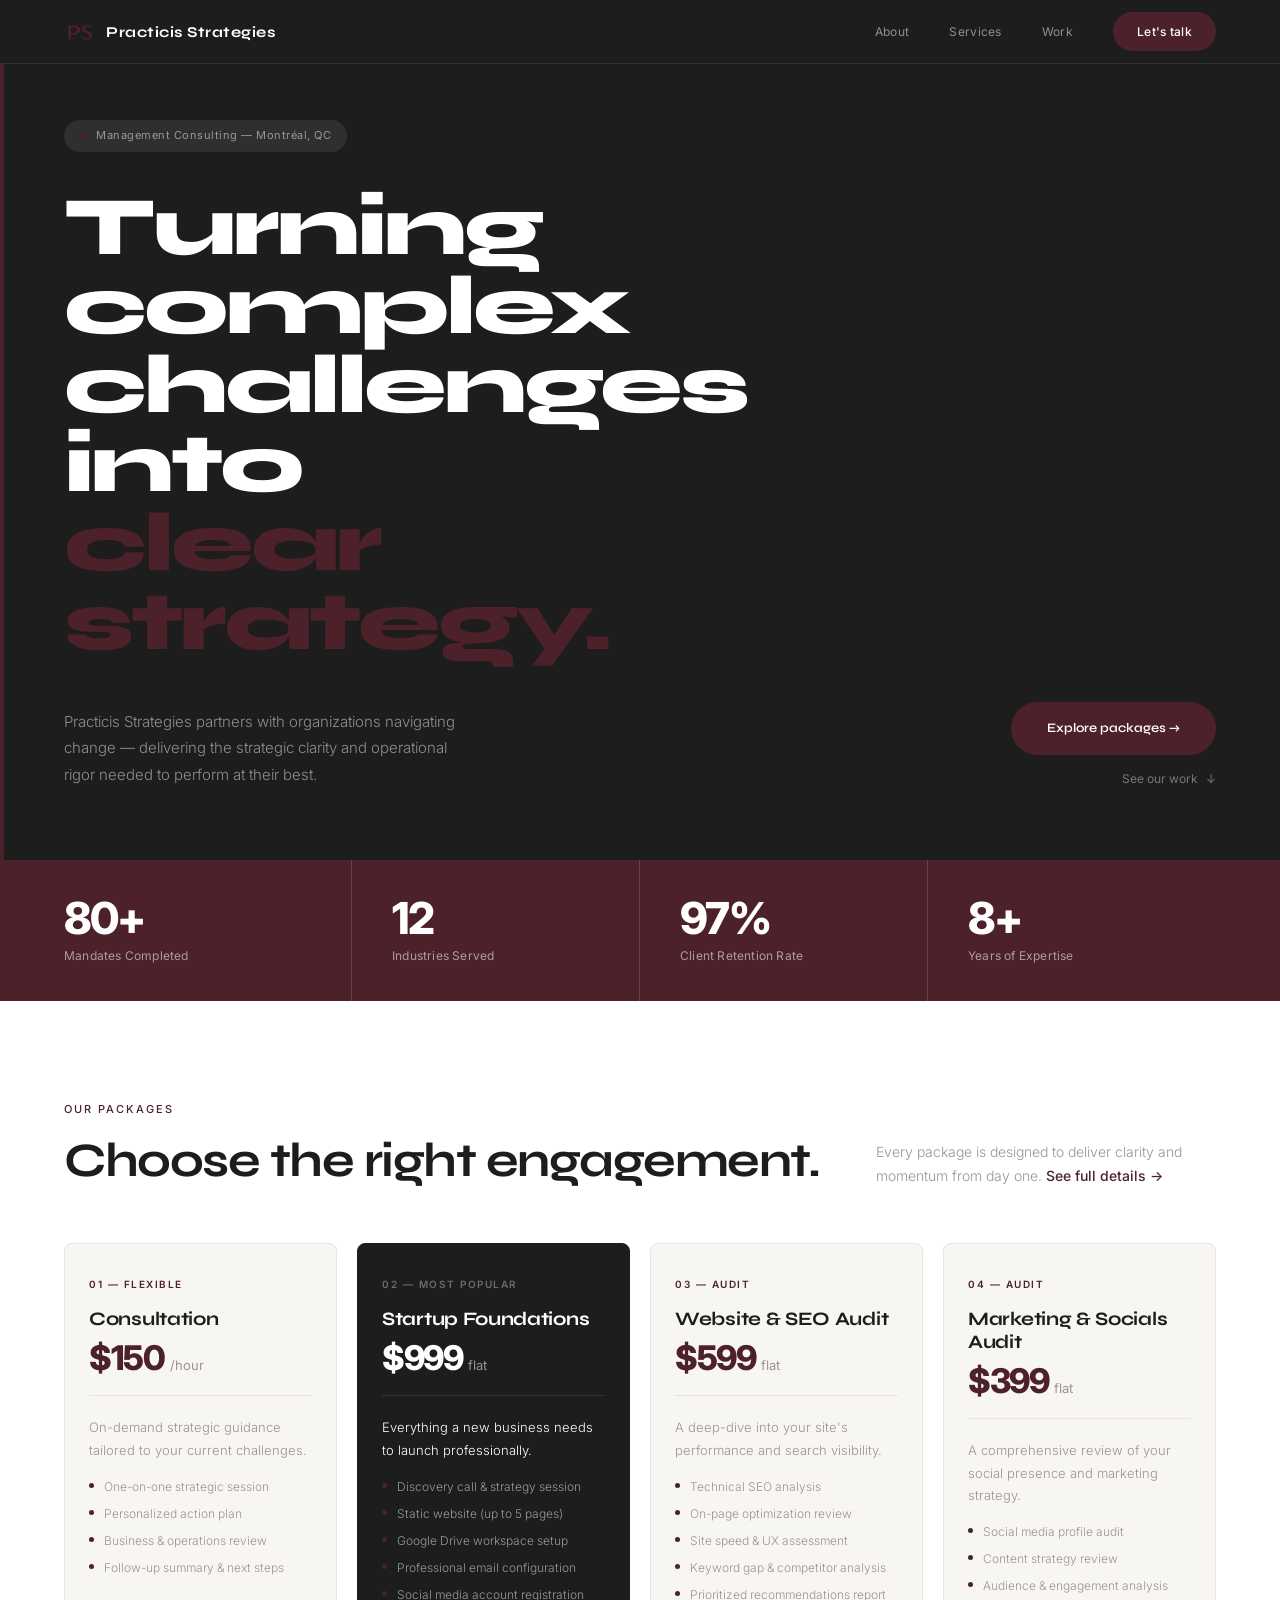
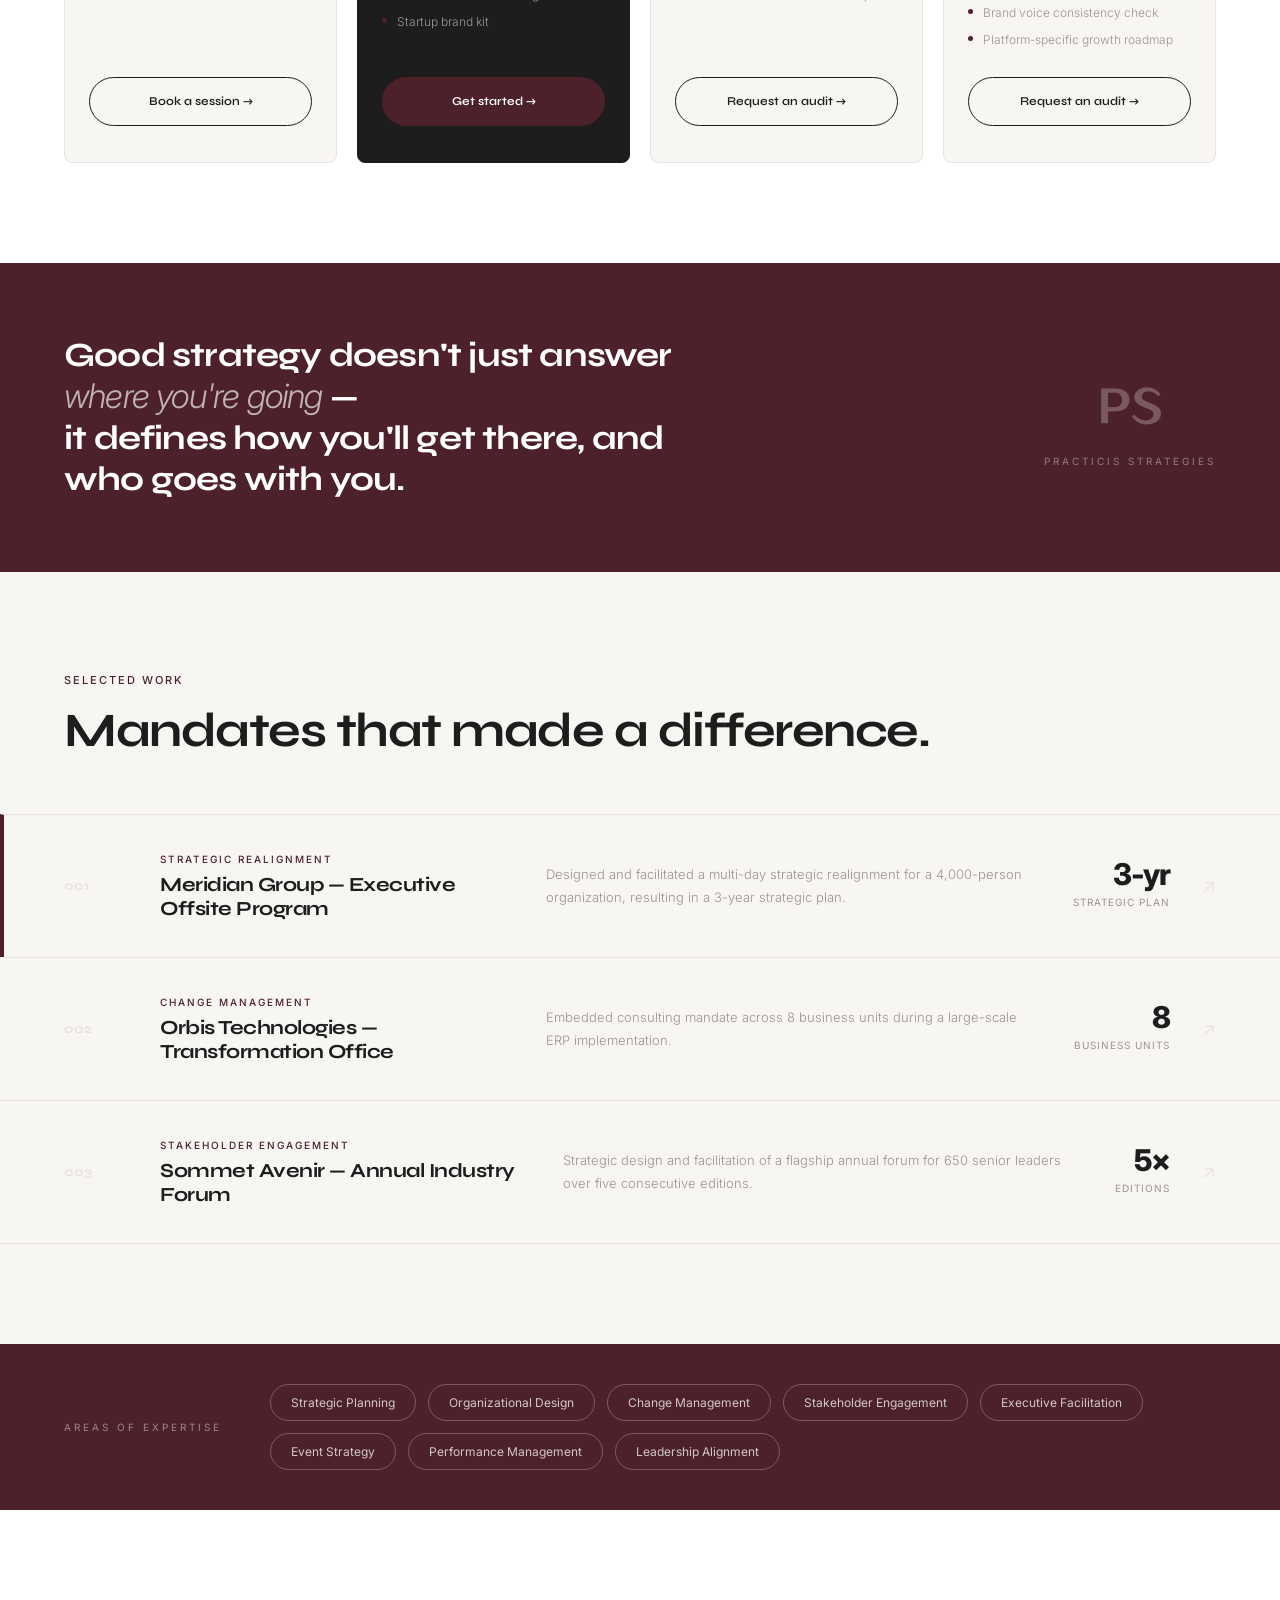
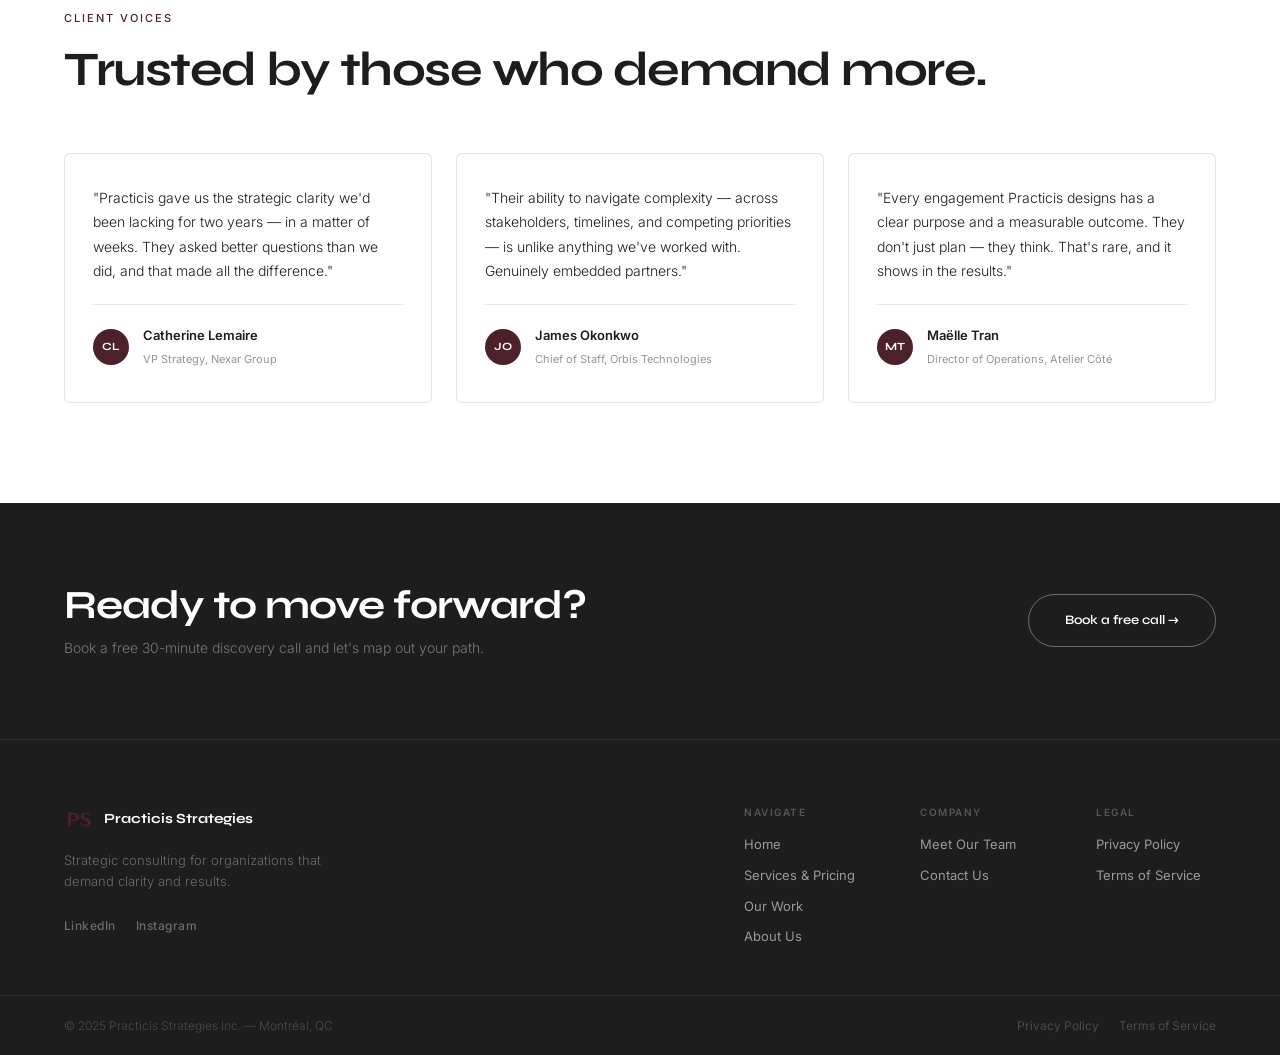
==== index.html @ 87f73a73 "Initial site launch" ====
<!DOCTYPE html>
<html lang="en">
<head>
<meta charset="UTF-8">
<meta name="viewport" content="width=device-width, initial-scale=1.0">
<title>Practicis Strategies — Management Consulting</title>
<link rel="icon" type="image/x-icon" href="img/favicon.ico">
<link rel="icon" type="image/png" sizes="16x16" href="img/favicon-16x16.png">
<link rel="icon" type="image/png" sizes="32x32" href="img/favicon-32x32.png">
<link rel="apple-touch-icon" sizes="180x180" href="img/apple-touch-icon.png">
<link rel="icon" type="image/png" sizes="192x192" href="img/android-chrome-192x192.png">
<link rel="icon" type="image/png" sizes="512x512" href="img/android-chrome-512x512.png">
<link rel="preconnect" href="https://fonts.googleapis.com">
<link rel="preconnect" href="https://fonts.gstatic.com" crossorigin>
<link href="https://fonts.googleapis.com/css2?family=Syne:wght@400;500;600;700;800&family=Inter:wght@300;400;500;800&display=swap" rel="stylesheet">
<link rel="stylesheet" href="practicis.css">
<style>
  /* ── HOME HERO ─────────────────────────────────────────── */
  .hero {
    padding: 120px 64px 72px;
    background-color: var(--black);
    background-image:
      linear-gradient(to right, rgba(29,29,29,0.97) 45%, rgba(29,29,29,0.55) 100%),
      url('https://images.unsplash.com/photo-1522202176988-66273c2fd55f?w=1600&q=80');
    background-size: cover; background-position: center 40%;
    display: flex; flex-direction: column; justify-content: center;
    position: relative; overflow: hidden;
  }
  .hero::before {
    content: ''; position: absolute; left: 0; top: 0; bottom: 0;
    width: 4px; background: var(--bordeaux); z-index: 1;
  }
  .hero-label {
    display: inline-flex; align-items: center; gap: 10px;
    background: rgba(255,255,255,0.08); border-radius: 100px;
    padding: 7px 16px; margin-bottom: 36px; width: fit-content;
  }
  .hero-label .pill-dot { width: 6px; height: 6px; border-radius: 50%; background: var(--bordeaux); }
  .hero-label span { font-size: 11px; letter-spacing: 0.5px; color: rgba(255,255,255,0.5); }
  .hero h1 {
    font-family: 'Syne', sans-serif;
    font-size: clamp(40px, 6.5vw, 88px);
    font-weight: 800; line-height: 0.95;
    color: var(--white); letter-spacing: -3px;
    max-width: 820px; margin-bottom: 40px;
  }
  .hero h1 .accent { color: var(--bordeaux); }
  .hero-bottom { display: flex; align-items: flex-end; justify-content: space-between; gap: 40px; }
  .hero-sub { font-size: 15px; color: rgba(255,255,255,0.5); line-height: 1.75; max-width: 400px; font-weight: 300; }
  .hero-actions { display: flex; flex-direction: column; gap: 14px; align-items: flex-end; }
  .btn-secondary { font-size: 12px; color: rgba(255,255,255,0.4); display: flex; align-items: center; gap: 8px; white-space: nowrap; }
  .btn-secondary::after { content: '↓'; }

  /* ── SERVICES SECTION ─────────────────────────────────── */
  .services { padding: 100px 64px; background: var(--white); }
  .section-header { display: flex; justify-content: space-between; align-items: flex-end; gap: 40px; margin-bottom: 56px; }
  .section-header-right { font-size: 14px; color: var(--muted); max-width: 340px; line-height: 1.7; font-weight: 300; }
  .packages-grid { display: grid; grid-template-columns: repeat(4, 1fr); gap: 20px; }
  .pkg-card {
    background: var(--off-white); border: 1px solid var(--border);
    border-radius: 8px; padding: 32px 24px 36px;
    display: flex; flex-direction: column;
    transition: transform .2s, box-shadow .2s;
  }
  .pkg-card:hover { transform: translateY(-4px); box-shadow: 0 16px 40px rgba(29,29,29,0.1); }
  .pkg-card.featured { background: var(--black); border-color: var(--black); }
  .pkg-card.featured .pkg-name, .pkg-card.featured .pkg-desc { color: var(--white); }
  .pkg-card.featured .pkg-price { color: var(--white); }
  .pkg-card.featured .pkg-feature { color: rgba(255,255,255,0.55); }
  .pkg-card.featured .pkg-feature::before { background: var(--bordeaux); }
  .pkg-card.featured .pkg-divider { border-color: rgba(255,255,255,0.1); }
  .pkg-card.featured .btn-pkg { background: var(--bordeaux); color: var(--white); border-color: var(--bordeaux); }
  .pkg-card.featured .btn-pkg:hover { background: var(--bordeaux-dk); }
  .pkg-card.featured .pkg-badge { color: rgba(255,255,255,0.35); }
  .pkg-badge { font-size: 10px; font-weight: 600; letter-spacing: 1.5px; text-transform: uppercase; color: var(--bordeaux); margin-bottom: 16px; display: block; }
  .pkg-name { font-family: 'Syne', sans-serif; font-size: 19px; font-weight: 700; color: var(--black); letter-spacing: -0.3px; line-height: 1.2; margin-bottom: 10px; }
  .pkg-price { font-family: 'Inter', sans-serif; font-size: 34px; font-weight: 800; color: var(--bordeaux); letter-spacing: -1.5px; line-height: 1; }
  .pkg-price sub { font-size: 13px; font-weight: 400; letter-spacing: 0; vertical-align: baseline; color: var(--muted); }
  .pkg-divider { border: none; border-top: 1px solid var(--border); margin: 20px 0; }
  .pkg-desc { font-size: 13px; color: var(--muted); line-height: 1.75; font-weight: 300; margin-bottom: 16px; }
  .pkg-features { list-style: none; display: flex; flex-direction: column; gap: 9px; flex: 1; margin-bottom: 28px; }
  .pkg-feature { font-size: 12px; color: var(--muted); line-height: 1.5; display: flex; align-items: flex-start; gap: 10px; font-weight: 300; }
  .pkg-feature::before { content: ''; display: inline-block; width: 5px; height: 5px; background: var(--bordeaux); border-radius: 50%; flex-shrink: 0; margin-top: 5px; }
  .btn-pkg { display: block; text-align: center; font-family: 'Syne', sans-serif; font-size: 12px; font-weight: 600; padding: 14px 24px; border-radius: 100px; border: 1.5px solid var(--black); color: var(--black); transition: background .2s, color .2s; }
  .btn-pkg:hover { background: var(--black); color: var(--white); }

  /* ── CASES ────────────────────────────────────────────── */
  .cases { padding: 100px 0; background: var(--off-white); }
  .cases-inner { padding: 0 64px; }
  .cases-list { margin-top: 56px; }
  .case-row { display: grid; grid-template-columns: 64px 1fr 1.4fr auto auto; align-items: center; gap: 32px; padding: 36px 64px; border-top: 1px solid var(--border); cursor: pointer; transition: background .2s; }
  .case-row:last-child { border-bottom: 1px solid var(--border); }
  .case-row:hover { background: #EDE9E4; }
  .case-row:hover .case-arrow { color: var(--bordeaux); }
  .case-row:first-child { border-left: 4px solid var(--bordeaux); padding-left: 60px; }
  .case-index { font-family: 'Syne', sans-serif; font-size: 13px; font-weight: 700; color: var(--border); }
  .case-tag { font-size: 10px; letter-spacing: 2px; text-transform: uppercase; color: var(--bordeaux); margin-bottom: 6px; font-weight: 500; }
  .case-meta h3 { font-family: 'Syne', sans-serif; font-size: 20px; font-weight: 700; color: var(--black); letter-spacing: -0.5px; line-height: 1.2; }
  .case-desc { font-size: 13px; color: var(--muted); line-height: 1.75; font-weight: 300; }
  .case-kpi { text-align: right; }
  .case-kpi strong { font-family: 'Inter', sans-serif; font-size: 30px; font-weight: 800; color: var(--black); display: block; letter-spacing: -1px; line-height: 1; }
  .case-kpi span { font-size: 10px; letter-spacing: 1px; text-transform: uppercase; color: var(--muted); }
  .case-arrow { font-size: 18px; color: var(--border); transition: color .2s; }

  /* ── TESTIMONIALS ─────────────────────────────────────── */
  .testimonials { padding: 100px 64px; background: var(--white); }
  .testimonials-grid { display: grid; grid-template-columns: repeat(3, 1fr); gap: 24px; margin-top: 56px; }
  .testimonial { padding: 32px 28px; border: 1px solid var(--border); border-radius: 6px; display: flex; flex-direction: column; gap: 20px; transition: border-color .2s, transform .2s; }
  .testimonial:hover { border-color: var(--bordeaux); transform: translateY(-3px); }
  .testimonial blockquote { font-size: 14px; line-height: 1.75; color: var(--black); font-weight: 300; flex: 1; }
  .testimonial-footer { display: flex; align-items: center; gap: 14px; padding-top: 20px; border-top: 1px solid var(--border); }
  .avatar { width: 36px; height: 36px; border-radius: 50%; background: var(--bordeaux); display: flex; align-items: center; justify-content: center; font-family: 'Syne', sans-serif; font-size: 11px; font-weight: 700; color: white; flex-shrink: 0; }
  .testimonial-author strong { display: block; font-size: 13px; font-weight: 600; color: var(--black); }
  .testimonial-author span { font-size: 11px; color: var(--muted); }

  /* ── RESPONSIVE HOME ──────────────────────────────────── */
  @media (max-width: 1024px) {
    .hero { padding: 100px 32px 60px; }
    .hero h1 { font-size: clamp(38px, 7vw, 72px); letter-spacing: -2px; }
    .hero-bottom { flex-direction: column; align-items: flex-start; gap: 28px; }
    .hero-actions { flex-direction: row; align-items: center; }
    .services { padding: 72px 32px; }
    .section-header { flex-direction: column; align-items: flex-start; gap: 16px; margin-bottom: 40px; }
    .packages-grid { grid-template-columns: repeat(2, 1fr); }
    .cases { padding: 72px 0; }
    .cases-inner { padding: 0 32px; }
    .case-row { grid-template-columns: 48px 1fr auto; padding: 28px 32px; gap: 20px; }
    .case-row:first-child { padding-left: 28px; }
    .case-desc, .case-index { display: none; }
    .testimonials { padding: 72px 32px; }
    .testimonials-grid { grid-template-columns: 1fr 1fr; }
  }
  @media (max-width: 640px) {
    .hero { padding: 88px 20px 52px; }
    .hero h1 { font-size: clamp(34px, 10vw, 52px); letter-spacing: -2px; margin-bottom: 28px; }
    .hero-sub { font-size: 14px; }
    .hero-actions { flex-direction: column; align-items: flex-start; width: 100%; }
    .btn-primary { width: 100%; text-align: center; }
    .services { padding: 56px 20px; }
    .packages-grid { grid-template-columns: 1fr; }
    .cases-inner { padding: 0 20px; }
    .case-row { grid-template-columns: 1fr auto; padding: 24px 20px; gap: 16px; }
    .case-row:first-child { padding-left: 20px; border-left: 3px solid var(--bordeaux); }
    .case-index, .case-desc, .case-kpi { display: none; }
    .testimonials { padding: 56px 20px; }
    .testimonials-grid { grid-template-columns: 1fr; }
  }
</style>
</head>
<body>

<!-- NAV -->
<nav class="site-nav">
  <a class="nav-logo" href="index.html">
    <img src="img/apple-touch-icon.png" alt="Practicis Strategies">
    <span class="nav-logo-text">Practicis Strategies</span>
  </a>
  <div class="nav-links">
    <a href="about.html">About</a>
    <a href="services.html">Services</a>
    <a href="work.html">Work</a>
    <a href="contact.html" class="nav-cta">Let's talk</a>
  </div>
  <button class="hamburger" id="hamburger" aria-label="Menu">
    <span></span><span></span><span></span>
  </button>
</nav>
<div class="nav-drawer" id="nav-drawer">
  <a href="about.html">About</a>
  <a href="services.html">Services</a>
  <a href="work.html">Work</a>
  <a href="contact.html" class="nav-cta">Let's talk</a>
</div>

<!-- HERO -->
<section class="hero">
  <div class="hero-label">
    <span class="pill-dot"></span>
    <span>Management Consulting — Montréal, QC</span>
  </div>
  <h1>Turning complex<br>challenges into<br><span class="accent">clear strategy.</span></h1>
  <div class="hero-bottom">
    <p class="hero-sub">Practicis Strategies partners with organizations navigating change — delivering the strategic clarity and operational rigor needed to perform at their best.</p>
    <div class="hero-actions">
      <a href="services.html" class="btn-primary">Explore packages →</a>
      <a href="work.html" class="btn-secondary">See our work</a>
    </div>
  </div>
</section>

<!-- STATS -->
<div class="stats">
  <div class="stat-item"><div class="stat-number">80+</div><div class="stat-label">Mandates Completed</div></div>
  <div class="stat-item"><div class="stat-number">12</div><div class="stat-label">Industries Served</div></div>
  <div class="stat-item"><div class="stat-number">97%</div><div class="stat-label">Client Retention Rate</div></div>
  <div class="stat-item"><div class="stat-number">8+</div><div class="stat-label">Years of Expertise</div></div>
</div>

<!-- SERVICES PREVIEW -->
<section class="services">
  <div class="section-header">
    <div>
      <div class="section-eyebrow">Our Packages</div>
      <h2 class="section-title">Choose the right engagement.</h2>
    </div>
    <p class="section-header-right">Every package is designed to deliver clarity and momentum from day one. <a href="services.html" style="color:var(--bordeaux);font-weight:500;">See full details →</a></p>
  </div>
  <div class="packages-grid">
    <div class="pkg-card">
      <span class="pkg-badge">01 — Flexible</span>
      <div class="pkg-name">Consultation</div>
      <div class="pkg-price">$150 <sub>/hour</sub></div>
      <hr class="pkg-divider">
      <p class="pkg-desc">On-demand strategic guidance tailored to your current challenges.</p>
      <ul class="pkg-features">
        <li class="pkg-feature">One-on-one strategic session</li>
        <li class="pkg-feature">Personalized action plan</li>
        <li class="pkg-feature">Business & operations review</li>
        <li class="pkg-feature">Follow-up summary & next steps</li>
      </ul>
      <a href="contact.html" class="btn-pkg">Book a session →</a>
    </div>
    <div class="pkg-card featured">
      <span class="pkg-badge">02 — Most Popular</span>
      <div class="pkg-name">Startup Foundations</div>
      <div class="pkg-price">$999 <sub>flat</sub></div>
      <hr class="pkg-divider">
      <p class="pkg-desc">Everything a new business needs to launch professionally.</p>
      <ul class="pkg-features">
        <li class="pkg-feature">Discovery call & strategy session</li>
        <li class="pkg-feature">Static website (up to 5 pages)</li>
        <li class="pkg-feature">Google Drive workspace setup</li>
        <li class="pkg-feature">Professional email configuration</li>
        <li class="pkg-feature">Social media account registration</li>
        <li class="pkg-feature">Startup brand kit</li>
      </ul>
      <a href="contact.html" class="btn-pkg">Get started →</a>
    </div>
    <div class="pkg-card">
      <span class="pkg-badge">03 — Audit</span>
      <div class="pkg-name">Website & SEO Audit</div>
      <div class="pkg-price">$599 <sub>flat</sub></div>
      <hr class="pkg-divider">
      <p class="pkg-desc">A deep-dive into your site's performance and search visibility.</p>
      <ul class="pkg-features">
        <li class="pkg-feature">Technical SEO analysis</li>
        <li class="pkg-feature">On-page optimization review</li>
        <li class="pkg-feature">Site speed & UX assessment</li>
        <li class="pkg-feature">Keyword gap & competitor analysis</li>
        <li class="pkg-feature">Prioritized recommendations report</li>
      </ul>
      <a href="contact.html" class="btn-pkg">Request an audit →</a>
    </div>
    <div class="pkg-card">
      <span class="pkg-badge">04 — Audit</span>
      <div class="pkg-name">Marketing & Socials Audit</div>
      <div class="pkg-price">$399 <sub>flat</sub></div>
      <hr class="pkg-divider">
      <p class="pkg-desc">A comprehensive review of your social presence and marketing strategy.</p>
      <ul class="pkg-features">
        <li class="pkg-feature">Social media profile audit</li>
        <li class="pkg-feature">Content strategy review</li>
        <li class="pkg-feature">Audience & engagement analysis</li>
        <li class="pkg-feature">Brand voice consistency check</li>
        <li class="pkg-feature">Platform-specific growth roadmap</li>
      </ul>
      <a href="contact.html" class="btn-pkg">Request an audit →</a>
    </div>
  </div>
</section>

<!-- PULL QUOTE -->
<div class="break-quote">
  <blockquote>Good strategy doesn't just answer <em>where you're going</em> —<br>it defines how you'll get there, and who goes with you.</blockquote>
  <div class="break-quote-right">
    <img src="img/logo-practicis-strategies-favicon-500px-white.png" alt="Practicis Strategies">
    <span>Practicis Strategies</span>
  </div>
</div>

<!-- CASE STUDIES PREVIEW -->
<section class="cases">
  <div class="cases-inner">
    <div class="section-eyebrow">Selected Work</div>
    <h2 class="section-title">Mandates that made a difference.</h2>
  </div>
  <div class="cases-list">
    <a href="work.html" class="case-row" style="display:grid;text-decoration:none;">
      <div class="case-index">001</div>
      <div class="case-meta"><div class="case-tag">Strategic Realignment</div><h3>Meridian Group — Executive Offsite Program</h3></div>
      <p class="case-desc">Designed and facilitated a multi-day strategic realignment for a 4,000-person organization, resulting in a 3-year strategic plan.</p>
      <div class="case-kpi"><strong>3-yr</strong><span>Strategic Plan</span></div>
      <span class="case-arrow">↗</span>
    </a>
    <a href="work.html" class="case-row" style="display:grid;text-decoration:none;">
      <div class="case-index">002</div>
      <div class="case-meta"><div class="case-tag">Change Management</div><h3>Orbis Technologies — Transformation Office</h3></div>
      <p class="case-desc">Embedded consulting mandate across 8 business units during a large-scale ERP implementation.</p>
      <div class="case-kpi"><strong>8</strong><span>Business Units</span></div>
      <span class="case-arrow">↗</span>
    </a>
    <a href="work.html" class="case-row" style="display:grid;text-decoration:none;">
      <div class="case-index">003</div>
      <div class="case-meta"><div class="case-tag">Stakeholder Engagement</div><h3>Sommet Avenir — Annual Industry Forum</h3></div>
      <p class="case-desc">Strategic design and facilitation of a flagship annual forum for 650 senior leaders over five consecutive editions.</p>
      <div class="case-kpi"><strong>5×</strong><span>Editions</span></div>
      <span class="case-arrow">↗</span>
    </a>
  </div>
</section>

<!-- EXPERTISE BAND -->
<div class="expertise-band">
  <span class="expertise-band-label">Areas of Expertise</span>
  <div class="expertise-tags">
    <span class="expertise-tag">Strategic Planning</span>
    <span class="expertise-tag">Organizational Design</span>
    <span class="expertise-tag">Change Management</span>
    <span class="expertise-tag">Stakeholder Engagement</span>
    <span class="expertise-tag">Executive Facilitation</span>
    <span class="expertise-tag">Event Strategy</span>
    <span class="expertise-tag">Performance Management</span>
    <span class="expertise-tag">Leadership Alignment</span>
  </div>
</div>

<!-- TESTIMONIALS -->
<section class="testimonials">
  <div class="section-eyebrow">Client Voices</div>
  <h2 class="section-title">Trusted by those who demand more.</h2>
  <div class="testimonials-grid">
    <div class="testimonial">
      <blockquote>"Practicis gave us the strategic clarity we'd been lacking for two years — in a matter of weeks. They asked better questions than we did, and that made all the difference."</blockquote>
      <div class="testimonial-footer"><div class="avatar">CL</div><div class="testimonial-author"><strong>Catherine Lemaire</strong><span>VP Strategy, Nexar Group</span></div></div>
    </div>
    <div class="testimonial">
      <blockquote>"Their ability to navigate complexity — across stakeholders, timelines, and competing priorities — is unlike anything we've worked with. Genuinely embedded partners."</blockquote>
      <div class="testimonial-footer"><div class="avatar">JO</div><div class="testimonial-author"><strong>James Okonkwo</strong><span>Chief of Staff, Orbis Technologies</span></div></div>
    </div>
    <div class="testimonial">
      <blockquote>"Every engagement Practicis designs has a clear purpose and a measurable outcome. They don't just plan — they think. That's rare, and it shows in the results."</blockquote>
      <div class="testimonial-footer"><div class="avatar">MT</div><div class="testimonial-author"><strong>Maëlle Tran</strong><span>Director of Operations, Atelier Côté</span></div></div>
    </div>
  </div>
</section>

<!-- CTA BAND -->
<div class="cta-band">
  <div>
    <h2>Ready to move forward?</h2>
    <p>Book a free 30-minute discovery call and let's map out your path.</p>
  </div>
  <a href="contact.html" class="btn-outline-light">Book a free call →</a>
</div>

<!-- FOOTER -->
<footer class="site-footer">
  <div class="footer-top">
    <div class="footer-brand">
      <a href="index.html" class="footer-logo-link">
        <img src="img/apple-touch-icon.png" alt="Practicis Strategies">
        <span class="footer-logo-text">Practicis Strategies</span>
      </a>
      <p class="footer-tagline">Strategic consulting for organizations that demand clarity and results.</p>
      <div class="footer-socials">
        <a href="#">LinkedIn</a>
        <a href="#">Instagram</a>
      </div>
    </div>
    <div class="footer-nav">
      <div class="footer-col">
        <strong>Navigate</strong>
        <a href="index.html">Home</a>
        <a href="services.html">Services & Pricing</a>
        <a href="work.html">Our Work</a>
        <a href="about.html">About Us</a>
      </div>
      <div class="footer-col">
        <strong>Company</strong>
        <a href="about.html#team">Meet Our Team</a>
        <a href="contact.html">Contact Us</a>
      </div>
      <div class="footer-col">
        <strong>Legal</strong>
        <a href="privacy.html">Privacy Policy</a>
        <a href="terms.html">Terms of Service</a>
      </div>
    </div>
  </div>
  <div class="footer-bottom">
    <span class="footer-copy">© 2025 Practicis Strategies Inc. — Montréal, QC</span>
    <div class="footer-legal">
      <a href="privacy.html">Privacy Policy</a>
      <a href="terms.html">Terms of Service</a>
    </div>
  </div>
</footer>

<script>
  const btn = document.getElementById('hamburger');
  const drawer = document.getElementById('nav-drawer');
  btn.addEventListener('click', () => {
    btn.classList.toggle('open');
    drawer.classList.toggle('open');
    document.body.style.overflow = drawer.classList.contains('open') ? 'hidden' : '';
  });
  drawer.querySelectorAll('a').forEach(a => a.addEventListener('click', () => {
    btn.classList.remove('open'); drawer.classList.remove('open'); document.body.style.overflow = '';
  }));
</script>
</body>
</html>
---- practicis.css ----
/* ============================================================
   PRACTICIS STRATEGIES — Shared Stylesheet
   All pages link to this file.
   ============================================================ */

/* ── Variables ─────────────────────────────────────────── */
:root {
  --black:     #1d1d1d;
  --bordeaux:  #4c212a;
  --bordeaux-dk: #3a1820;
  --white:     #ffffff;
  --off-white: #F8F6F3;
  --light:     #F2EFEB;
  --muted:     #9B9490;
  --border:    #E8E4DF;
}

/* ── Reset ─────────────────────────────────────────────── */
*, *::before, *::after { box-sizing: border-box; margin: 0; padding: 0; }
html { scroll-behavior: smooth; }
body {
  font-family: 'Inter', sans-serif;
  background: var(--white);
  color: var(--black);
  font-size: 15px; line-height: 1.6;
  -webkit-font-smoothing: antialiased;
}
img { display: block; max-width: 100%; }
a { text-decoration: none; color: inherit; }

/* ── Favicons / Font head boilerplate (reminder: include in each HTML) */

/* ── NAV ───────────────────────────────────────────────── */
.site-nav {
  position: fixed; top: 0; left: 0; right: 0; z-index: 100;
  background: var(--black);
  display: flex; align-items: center; justify-content: space-between;
  padding: 0 64px; height: 64px;
  border-bottom: 1px solid rgba(255,255,255,0.08);
}
.nav-logo {
  display: flex; align-items: center; gap: 10px;
}
.nav-logo img { height: 32px; width: auto; }
.nav-logo-text {
  font-family: 'Syne', sans-serif;
  font-size: 15px; letter-spacing: 0.5px; font-weight: 700;
  color: var(--white);
}
.nav-links { display: flex; gap: 40px; align-items: center; }
.nav-links a {
  font-size: 12px; letter-spacing: 0.3px;
  color: rgba(255,255,255,0.5);
  font-weight: 400; transition: color .2s;
}
.nav-links a:hover,
.nav-links a.active { color: var(--white); }
.nav-cta {
  font-size: 12px !important; font-weight: 500 !important;
  background: var(--bordeaux); color: var(--white) !important;
  padding: 10px 24px; border-radius: 100px;
  transition: background .2s !important;
}
.nav-cta:hover { background: var(--bordeaux-dk) !important; }
.hamburger {
  display: none; flex-direction: column; justify-content: center;
  gap: 5px; background: none; border: none; cursor: pointer; padding: 4px;
}
.hamburger span {
  display: block; width: 22px; height: 2px;
  background: var(--white); border-radius: 2px; transition: all .25s;
}
.hamburger.open span:nth-child(1) { transform: translateY(7px) rotate(45deg); }
.hamburger.open span:nth-child(2) { opacity: 0; }
.hamburger.open span:nth-child(3) { transform: translateY(-7px) rotate(-45deg); }
.nav-drawer {
  display: none; position: fixed; top: 64px; left: 0; right: 0; bottom: 0;
  background: var(--black); z-index: 99;
  flex-direction: column; padding: 40px 32px; gap: 8px;
  border-top: 1px solid rgba(255,255,255,0.08);
  overflow-y: auto;
}
.nav-drawer.open { display: flex; }
.nav-drawer a {
  font-family: 'Syne', sans-serif; font-size: 22px; font-weight: 700;
  color: rgba(255,255,255,0.7);
  padding: 14px 0; border-bottom: 1px solid rgba(255,255,255,0.06);
  transition: color .2s;
}
.nav-drawer a:hover { color: var(--white); }
.nav-drawer .nav-cta {
  margin-top: 16px; text-align: center; border-bottom: none;
  padding: 16px; border-radius: 100px; font-size: 14px !important;
  background: var(--bordeaux); color: var(--white) !important;
}

/* ── INNER PAGE HERO (small, dark) ─────────────────────── */
.page-hero {
  padding: 120px 64px 64px;
  background: var(--black);
  position: relative; overflow: hidden;
}
.page-hero::before {
  content: '';
  position: absolute; left: 0; top: 0; bottom: 0;
  width: 4px; background: var(--bordeaux);
}
.page-hero-eyebrow {
  font-size: 11px; letter-spacing: 2px; text-transform: uppercase;
  color: var(--bordeaux); margin-bottom: 16px; font-weight: 500;
}
.page-hero h1 {
  font-family: 'Syne', sans-serif;
  font-size: clamp(32px, 5vw, 64px);
  font-weight: 800; line-height: 1; letter-spacing: -2px;
  color: var(--white); max-width: 700px;
}
.page-hero h1 .accent { color: var(--bordeaux); }
.page-hero-sub {
  font-size: 15px; color: rgba(255,255,255,0.45);
  max-width: 480px; line-height: 1.7; font-weight: 300;
  margin-top: 20px;
}

/* ── BUTTONS ───────────────────────────────────────────── */
.btn-primary {
  font-family: 'Syne', sans-serif;
  font-size: 13px; font-weight: 600;
  background: var(--bordeaux); color: var(--white);
  padding: 16px 36px; border-radius: 100px;
  transition: background .2s, transform .15s;
  display: inline-block; white-space: nowrap; cursor: pointer; border: none;
}
.btn-primary:hover { background: var(--bordeaux-dk); transform: translateY(-1px); }
.btn-outline {
  font-family: 'Syne', sans-serif;
  font-size: 13px; font-weight: 600;
  background: transparent; color: var(--black);
  padding: 15px 36px; border-radius: 100px;
  border: 1.5px solid var(--black);
  transition: background .2s, color .2s;
  display: inline-block; white-space: nowrap; cursor: pointer;
}
.btn-outline:hover { background: var(--black); color: var(--white); }
.btn-outline-light {
  font-family: 'Syne', sans-serif;
  font-size: 13px; font-weight: 600;
  background: transparent; color: var(--white);
  padding: 15px 36px; border-radius: 100px;
  border: 1.5px solid rgba(255,255,255,0.35);
  transition: border-color .2s, background .2s;
  display: inline-block; white-space: nowrap; cursor: pointer;
}
.btn-outline-light:hover { border-color: var(--white); background: rgba(255,255,255,0.07); }

/* ── SECTION COMMON ────────────────────────────────────── */
.section-eyebrow {
  font-size: 11px; letter-spacing: 2px; text-transform: uppercase;
  color: var(--bordeaux); margin-bottom: 16px; font-weight: 500;
}
.section-title {
  font-family: 'Syne', sans-serif;
  font-size: clamp(28px, 4vw, 48px); font-weight: 700;
  line-height: 1.1; color: var(--black);
  letter-spacing: -1.5px;
}
.section-title.light { color: var(--white); }

/* ── STATS BAND ────────────────────────────────────────── */
.stats {
  padding: 0 64px;
  background: var(--bordeaux);
  display: grid; grid-template-columns: repeat(4, 1fr);
}
.stat-item {
  padding: 36px 0; border-right: 1px solid rgba(255,255,255,0.15);
  display: flex; flex-direction: column; gap: 6px;
}
.stat-item:first-child { padding-right: 40px; }
.stat-item:not(:first-child) { padding-left: 40px; }
.stat-item:last-child { border-right: none; }
.stat-number {
  font-family: 'Inter', sans-serif;
  font-size: 44px; font-weight: 800; color: #ffffff;
  line-height: 1; letter-spacing: -2px;
}
.stat-label { font-size: 12px; color: rgba(255,255,255,0.55); letter-spacing: 0.2px; }

/* ── BORDEAUX BREAK — Pull Quote ───────────────────────── */
.break-quote {
  background: var(--bordeaux);
  padding: 72px 64px;
  display: flex; align-items: center; justify-content: space-between; gap: 64px;
}
.break-quote blockquote {
  font-family: 'Syne', sans-serif;
  font-size: clamp(20px, 3vw, 34px); font-weight: 700;
  color: var(--white); line-height: 1.2;
  letter-spacing: -0.8px; max-width: 640px;
}
.break-quote blockquote em {
  font-style: italic; font-family: 'Inter', sans-serif;
  font-weight: 300; opacity: 0.65;
}
.break-quote-right { flex-shrink: 0; text-align: center; }
.break-quote-right img { height: 80px; width: auto; opacity: 0.25; margin: 0 auto 8px; }
.break-quote-right span {
  font-size: 10px; letter-spacing: 3px; text-transform: uppercase;
  color: rgba(255,255,255,0.4); display: block;
}

/* ── EXPERTISE BAND ────────────────────────────────────── */
.expertise-band {
  background: var(--bordeaux);
  padding: 40px 64px;
  display: flex; align-items: center; overflow: hidden;
}
.expertise-band-label {
  font-size: 10px; letter-spacing: 3px; text-transform: uppercase;
  color: rgba(255,255,255,0.45); white-space: nowrap; margin-right: 48px;
  font-weight: 400; flex-shrink: 0;
}
.expertise-tags { display: flex; gap: 12px; flex-wrap: wrap; }
.expertise-tag {
  border: 1px solid rgba(255,255,255,0.25); border-radius: 100px;
  padding: 8px 20px; font-size: 12px; font-weight: 400;
  color: rgba(255,255,255,0.75); white-space: nowrap;
}

/* ── CTA BAND ──────────────────────────────────────────── */
.cta-band {
  background: var(--black); padding: 80px 64px;
  display: flex; align-items: center; justify-content: space-between; gap: 40px;
  flex-wrap: wrap;
}
.cta-band h2 {
  font-family: 'Syne', sans-serif;
  font-size: clamp(24px, 3.5vw, 40px); font-weight: 700;
  color: var(--white); letter-spacing: -1px; max-width: 560px; line-height: 1.1;
}
.cta-band p { font-size: 14px; color: rgba(255,255,255,0.4); margin-top: 10px; font-weight: 300; }

/* ── FOOTER ────────────────────────────────────────────── */
.site-footer {
  background: var(--black);
  border-top: 1px solid rgba(255,255,255,0.08);
}
.footer-top {
  padding: 64px 64px 48px;
  display: flex; justify-content: space-between; gap: 60px; flex-wrap: wrap;
}
.footer-brand { max-width: 260px; }
.footer-logo-link {
  display: flex; align-items: center; gap: 10px; margin-bottom: 16px;
}
.footer-logo-link img { height: 30px; width: auto; }
.footer-logo-text {
  font-family: 'Syne', sans-serif; font-size: 14px; font-weight: 700;
  color: var(--white);
}
.footer-tagline {
  font-size: 13px; color: rgba(255,255,255,0.35);
  line-height: 1.6; font-weight: 300; margin-bottom: 24px;
}
.footer-socials { display: flex; gap: 20px; }
.footer-socials a {
  font-size: 12px; font-weight: 500; letter-spacing: 0.04em;
  color: rgba(255,255,255,0.35);
  transition: color .2s;
}
.footer-socials a:hover { color: var(--white); }
.footer-nav {
  display: flex; gap: 56px; flex-wrap: wrap;
}
.footer-col {
  display: flex; flex-direction: column; gap: 10px; min-width: 120px;
}
.footer-col strong {
  font-size: 10px; font-weight: 600; letter-spacing: 0.15em;
  text-transform: uppercase; color: rgba(255,255,255,0.25);
  margin-bottom: 4px; display: block;
}
.footer-col a {
  font-size: 13px; color: rgba(255,255,255,0.55);
  transition: color .2s;
}
.footer-col a:hover { color: var(--white); }
.footer-bottom {
  padding: 20px 64px;
  border-top: 1px solid rgba(255,255,255,0.07);
  display: flex; justify-content: space-between; align-items: center;
  flex-wrap: wrap; gap: 12px;
}
.footer-copy { font-size: 12px; color: rgba(255,255,255,0.2); font-weight: 300; }
.footer-legal { display: flex; gap: 20px; }
.footer-legal a { font-size: 12px; color: rgba(255,255,255,0.2); transition: color .2s; }
.footer-legal a:hover { color: rgba(255,255,255,0.6); }

/* ── FORM SHARED STYLES ─────────────────────────────────── */
.form-group { display: flex; flex-direction: column; gap: 7px; }
.form-group label {
  font-size: 11px; font-weight: 500; letter-spacing: 0.08em;
  text-transform: uppercase; color: var(--muted);
}
.form-group input,
.form-group select,
.form-group textarea {
  background: var(--off-white); border: 1px solid var(--border);
  border-radius: 6px; padding: 13px 16px;
  color: var(--black); font-family: 'Inter', sans-serif;
  font-size: 14px; font-weight: 300; outline: none;
  transition: border-color .2s, box-shadow .2s;
  -webkit-appearance: none;
}
.form-group input:focus,
.form-group select:focus,
.form-group textarea:focus {
  border-color: var(--bordeaux);
  box-shadow: 0 0 0 3px rgba(76,33,42,0.08);
  background: var(--white);
}
.form-group input::placeholder,
.form-group textarea::placeholder { color: rgba(155,148,144,0.6); }
.form-group textarea { resize: vertical; min-height: 120px; }
.form-row { display: grid; grid-template-columns: 1fr 1fr; gap: 16px; }

/* ── RESPONSIVE ────────────────────────────────────────── */
@media (max-width: 1024px) {
  .site-nav { padding: 0 32px; }
  .nav-links { display: none; }
  .hamburger { display: flex; }
  .stats { padding: 0 32px; grid-template-columns: repeat(2, 1fr); }
  .stat-item { padding: 28px 0; }
  .stat-item:nth-child(2) { border-right: none; }
  .stat-item:nth-child(3) { border-right: 1px solid rgba(255,255,255,0.15); }
  .stat-item:nth-child(2n) { padding-left: 32px; }
  .stat-item:nth-child(2n+1) { padding-right: 32px; }
  .break-quote { padding: 56px 32px; gap: 40px; }
  .expertise-band { padding: 32px; flex-direction: column; align-items: flex-start; gap: 16px; }
  .expertise-band-label { margin-right: 0; }
  .cta-band { padding: 56px 32px; flex-direction: column; align-items: flex-start; }
  .page-hero { padding: 100px 32px 52px; }
  .footer-top { padding: 48px 32px 36px; }
  .footer-bottom { padding: 16px 32px; }
  .footer-nav { gap: 36px; }
}

@media (max-width: 640px) {
  .site-nav { padding: 0 20px; height: 60px; }
  .nav-drawer { top: 60px; }
  .stats { padding: 0 20px; }
  .stat-number { font-size: 36px; }
  .stat-item { padding: 24px 0; }
  .stat-item:nth-child(2n) { padding-left: 20px; }
  .stat-item:nth-child(2n+1) { padding-right: 20px; }
  .break-quote { flex-direction: column; align-items: flex-start; padding: 48px 20px; }
  .expertise-band { padding: 28px 20px; }
  .cta-band { padding: 48px 20px; }
  .page-hero { padding: 88px 20px 44px; }
  .page-hero h1 { letter-spacing: -1.5px; }
  .footer-top { padding: 40px 20px 28px; flex-direction: column; }
  .footer-bottom { padding: 16px 20px; flex-direction: column; text-align: center; }
  .footer-nav { gap: 28px; }
  .form-row { grid-template-columns: 1fr; }
}
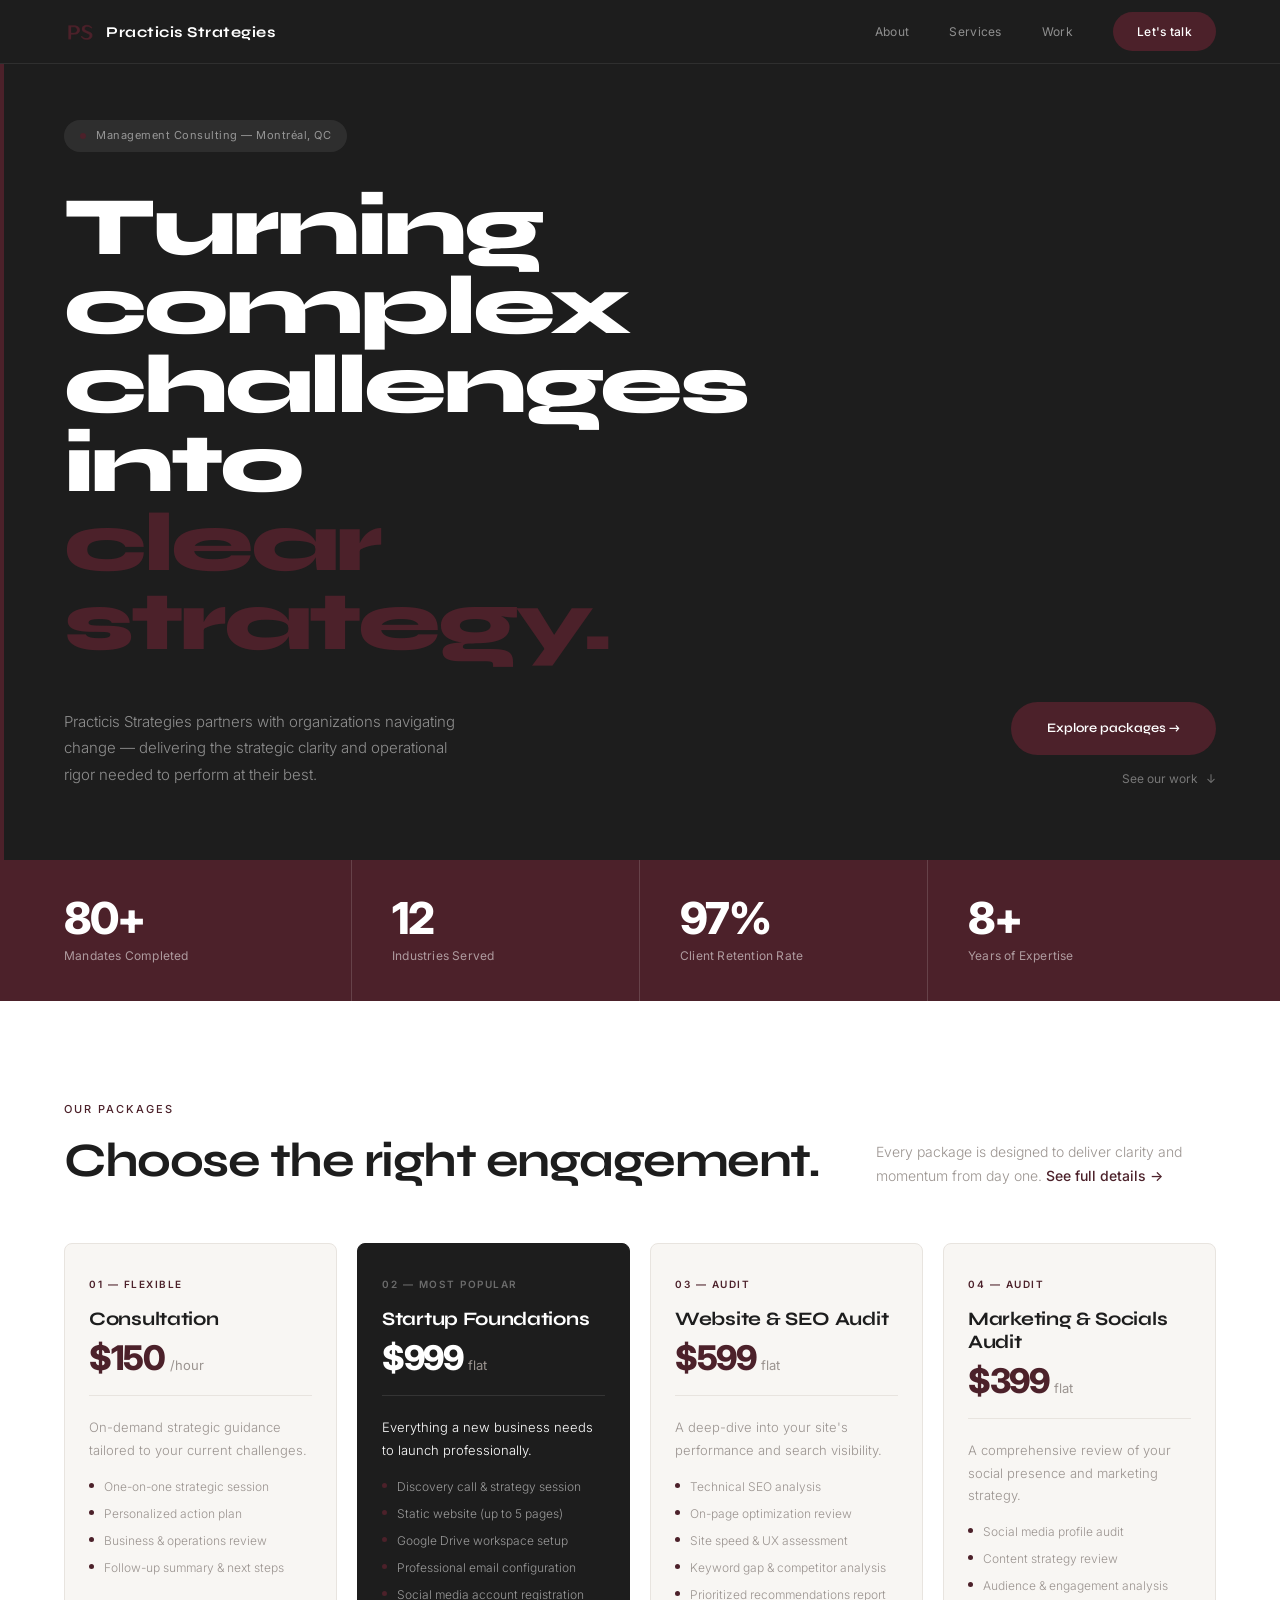
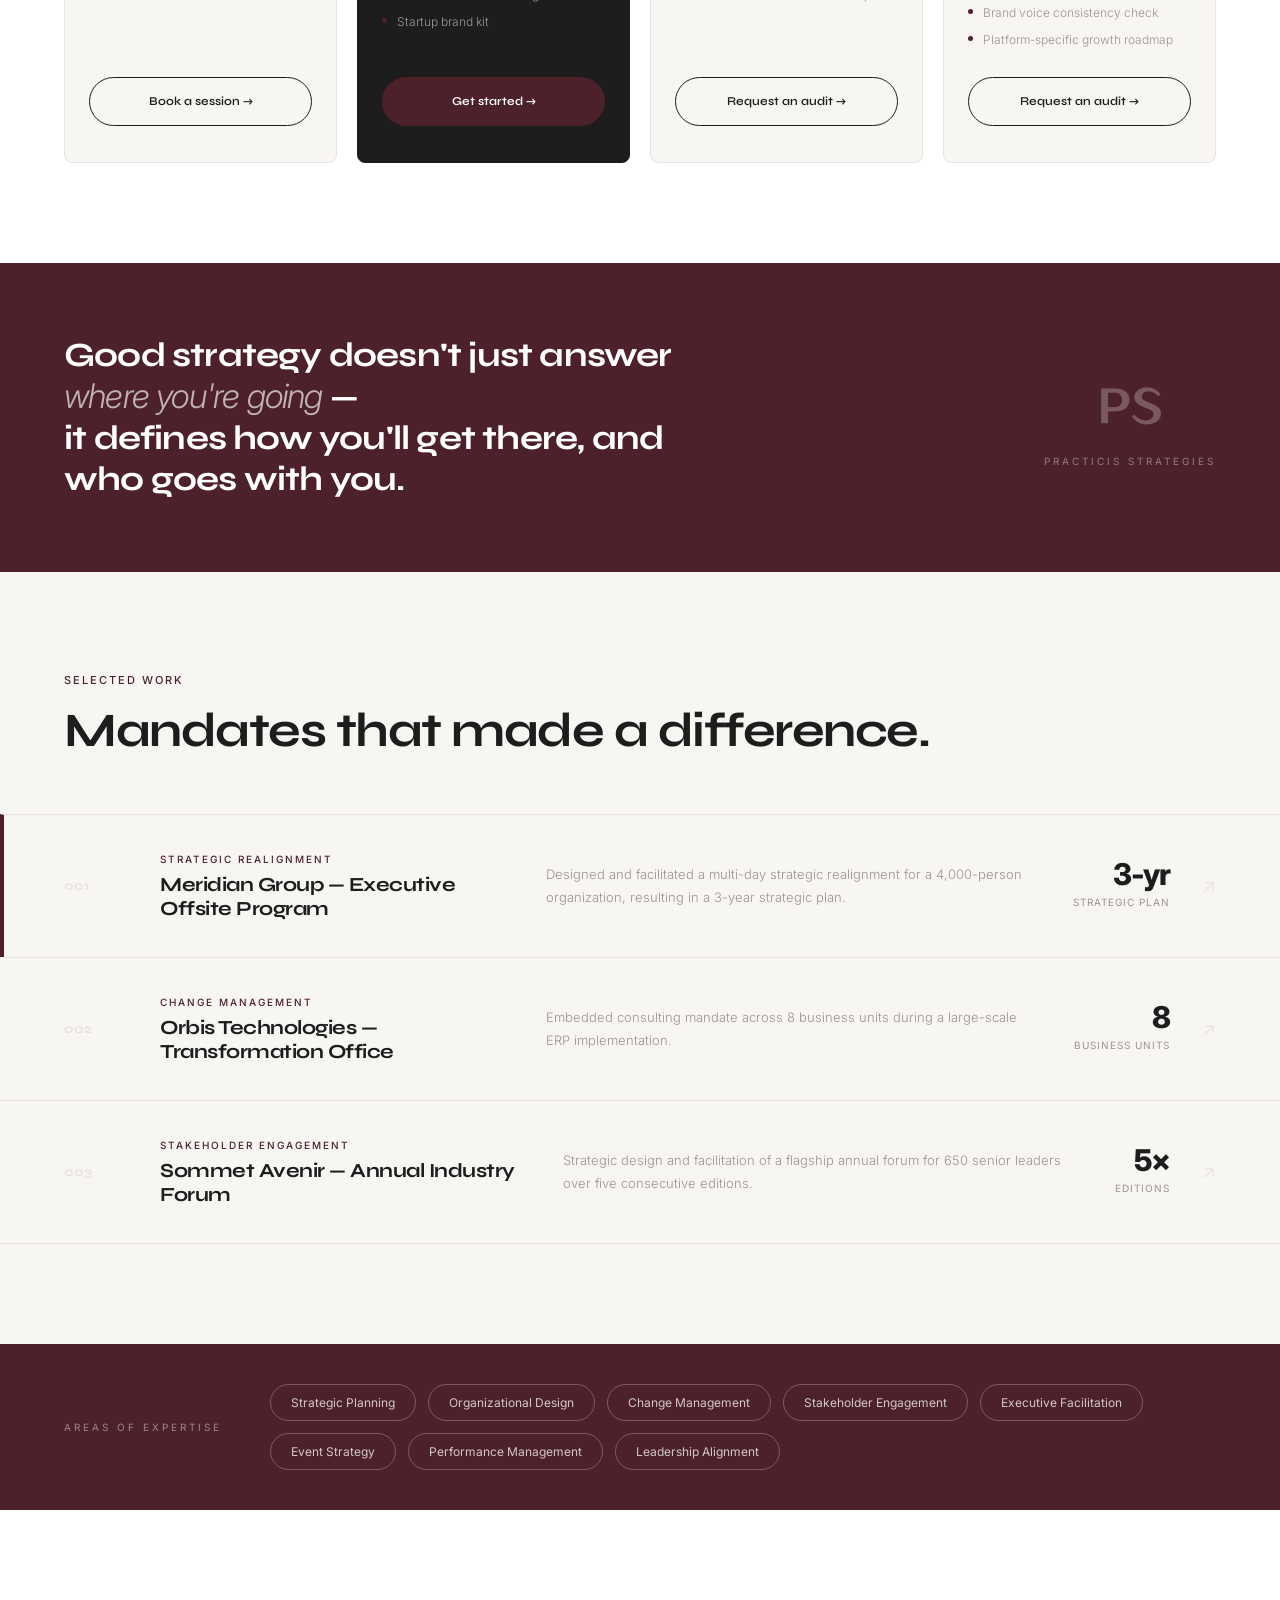
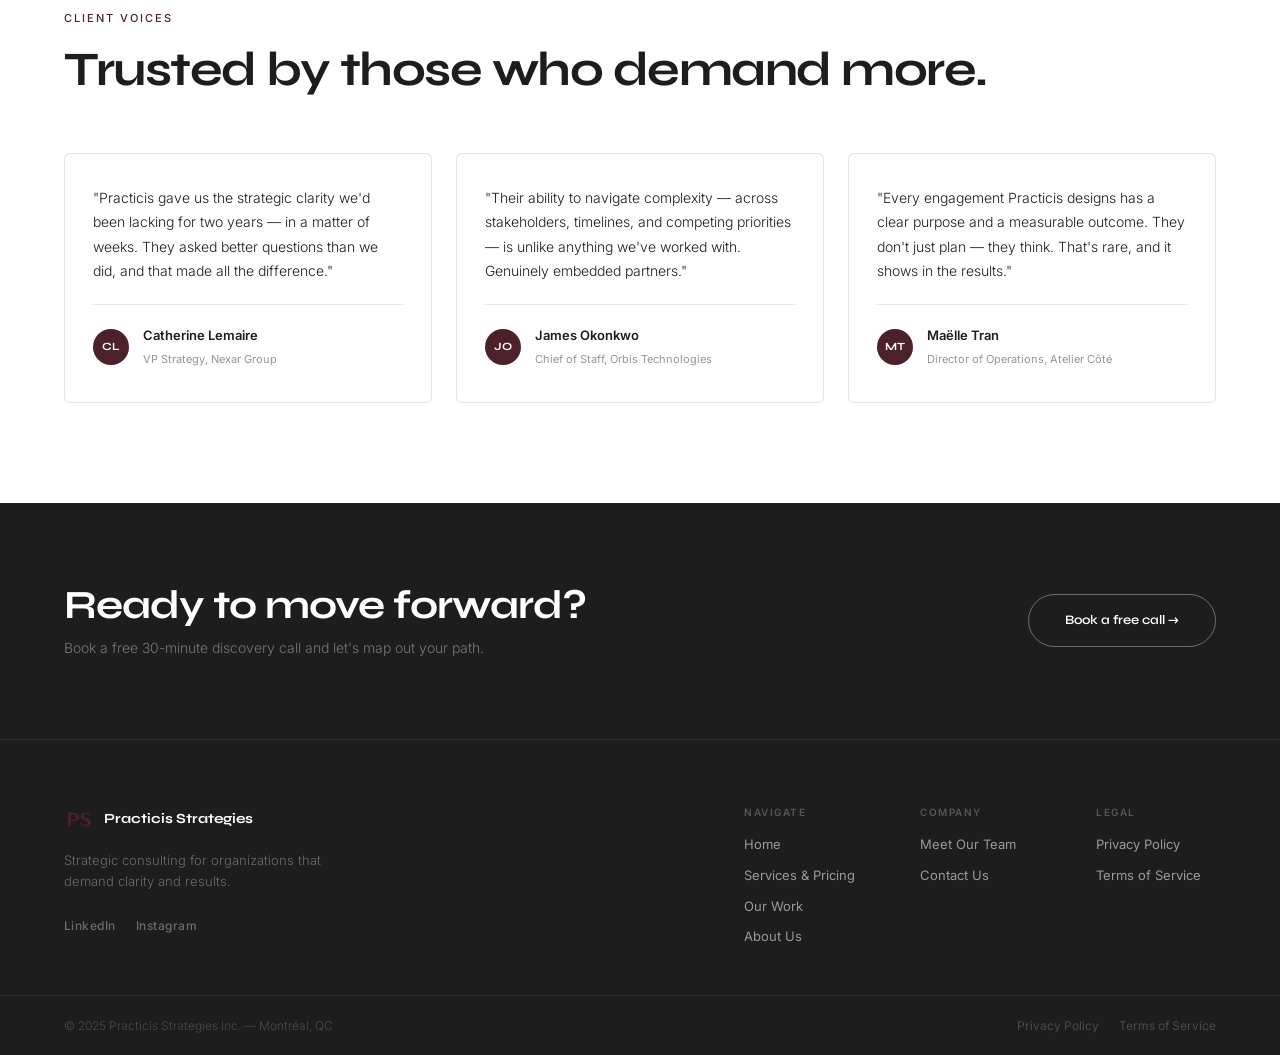
==== commit 9864c690: "Add scroll animations across all pages" ====
--- a/index.html
+++ b/index.html
@@ -51,6 +51,24 @@
   .btn-secondary { font-size: 12px; color: rgba(255,255,255,0.4); display: flex; align-items: center; gap: 8px; white-space: nowrap; }
   .btn-secondary::after { content: '↓'; }
 
+  /* Hero load animations */
+  .hero-label {
+    opacity: 0;
+    animation: heroFadeUp 0.65s 0.1s cubic-bezier(0.16,1,0.3,1) forwards;
+  }
+  .hero h1 {
+    opacity: 0;
+    animation: heroFadeUp 0.7s 0.25s cubic-bezier(0.16,1,0.3,1) forwards;
+  }
+  .hero-bottom {
+    opacity: 0;
+    animation: heroFadeUp 0.7s 0.42s cubic-bezier(0.16,1,0.3,1) forwards;
+  }
+  @keyframes heroFadeUp {
+    from { opacity: 0; transform: translateY(20px); }
+    to   { opacity: 1; transform: none; }
+  }
+
   /* ── SERVICES SECTION ─────────────────────────────────── */
   .services { padding: 100px 64px; background: var(--white); }
   .section-header { display: flex; justify-content: space-between; align-items: flex-end; gap: 40px; margin-bottom: 56px; }
@@ -190,23 +208,23 @@
 
 <!-- STATS -->
 <div class="stats">
-  <div class="stat-item"><div class="stat-number">80+</div><div class="stat-label">Mandates Completed</div></div>
-  <div class="stat-item"><div class="stat-number">12</div><div class="stat-label">Industries Served</div></div>
-  <div class="stat-item"><div class="stat-number">97%</div><div class="stat-label">Client Retention Rate</div></div>
-  <div class="stat-item"><div class="stat-number">8+</div><div class="stat-label">Years of Expertise</div></div>
+  <div class="stat-item" data-reveal data-reveal-delay="1"><div class="stat-number">80+</div><div class="stat-label">Mandates Completed</div></div>
+  <div class="stat-item" data-reveal data-reveal-delay="2"><div class="stat-number">12</div><div class="stat-label">Industries Served</div></div>
+  <div class="stat-item" data-reveal data-reveal-delay="3"><div class="stat-number">97%</div><div class="stat-label">Client Retention Rate</div></div>
+  <div class="stat-item" data-reveal data-reveal-delay="4"><div class="stat-number">8+</div><div class="stat-label">Years of Expertise</div></div>
 </div>
 
 <!-- SERVICES PREVIEW -->
 <section class="services">
   <div class="section-header">
     <div>
-      <div class="section-eyebrow">Our Packages</div>
-      <h2 class="section-title">Choose the right engagement.</h2>
-    </div>
-    <p class="section-header-right">Every package is designed to deliver clarity and momentum from day one. <a href="services.html" style="color:var(--bordeaux);font-weight:500;">See full details →</a></p>
+      <div class="section-eyebrow" data-reveal>Our Packages</div>
+      <h2 class="section-title" data-reveal data-reveal-delay="1">Choose the right engagement.</h2>
+    </div>
+    <p class="section-header-right" data-reveal>Every package is designed to deliver clarity and momentum from day one. <a href="services.html" style="color:var(--bordeaux);font-weight:500;">See full details →</a></p>
   </div>
   <div class="packages-grid">
-    <div class="pkg-card">
+    <div class="pkg-card" data-reveal data-reveal-delay="1">
       <span class="pkg-badge">01 — Flexible</span>
       <div class="pkg-name">Consultation</div>
       <div class="pkg-price">$150 <sub>/hour</sub></div>
@@ -220,7 +238,7 @@
       </ul>
       <a href="contact.html" class="btn-pkg">Book a session →</a>
     </div>
-    <div class="pkg-card featured">
+    <div class="pkg-card featured" data-reveal data-reveal-delay="2">
       <span class="pkg-badge">02 — Most Popular</span>
       <div class="pkg-name">Startup Foundations</div>
       <div class="pkg-price">$999 <sub>flat</sub></div>
@@ -236,7 +254,7 @@
       </ul>
       <a href="contact.html" class="btn-pkg">Get started →</a>
     </div>
-    <div class="pkg-card">
+    <div class="pkg-card" data-reveal data-reveal-delay="3">
       <span class="pkg-badge">03 — Audit</span>
       <div class="pkg-name">Website & SEO Audit</div>
       <div class="pkg-price">$599 <sub>flat</sub></div>
@@ -251,7 +269,7 @@
       </ul>
       <a href="contact.html" class="btn-pkg">Request an audit →</a>
     </div>
-    <div class="pkg-card">
+    <div class="pkg-card" data-reveal data-reveal-delay="4">
       <span class="pkg-badge">04 — Audit</span>
       <div class="pkg-name">Marketing & Socials Audit</div>
       <div class="pkg-price">$399 <sub>flat</sub></div>
@@ -271,7 +289,7 @@
 
 <!-- PULL QUOTE -->
 <div class="break-quote">
-  <blockquote>Good strategy doesn't just answer <em>where you're going</em> —<br>it defines how you'll get there, and who goes with you.</blockquote>
+  <blockquote data-reveal="left">Good strategy doesn't just answer <em>where you're going</em> —<br>it defines how you'll get there, and who goes with you.</blockquote>
   <div class="break-quote-right">
     <img src="img/logo-practicis-strategies-favicon-500px-white.png" alt="Practicis Strategies">
     <span>Practicis Strategies</span>
@@ -281,25 +299,25 @@
 <!-- CASE STUDIES PREVIEW -->
 <section class="cases">
   <div class="cases-inner">
-    <div class="section-eyebrow">Selected Work</div>
-    <h2 class="section-title">Mandates that made a difference.</h2>
+    <div class="section-eyebrow" data-reveal>Selected Work</div>
+    <h2 class="section-title" data-reveal data-reveal-delay="1">Mandates that made a difference.</h2>
   </div>
   <div class="cases-list">
-    <a href="work.html" class="case-row" style="display:grid;text-decoration:none;">
+    <a href="work.html" class="case-row" style="display:grid;text-decoration:none;" data-reveal data-reveal-delay="1">
       <div class="case-index">001</div>
       <div class="case-meta"><div class="case-tag">Strategic Realignment</div><h3>Meridian Group — Executive Offsite Program</h3></div>
       <p class="case-desc">Designed and facilitated a multi-day strategic realignment for a 4,000-person organization, resulting in a 3-year strategic plan.</p>
       <div class="case-kpi"><strong>3-yr</strong><span>Strategic Plan</span></div>
       <span class="case-arrow">↗</span>
     </a>
-    <a href="work.html" class="case-row" style="display:grid;text-decoration:none;">
+    <a href="work.html" class="case-row" style="display:grid;text-decoration:none;" data-reveal data-reveal-delay="2">
       <div class="case-index">002</div>
       <div class="case-meta"><div class="case-tag">Change Management</div><h3>Orbis Technologies — Transformation Office</h3></div>
       <p class="case-desc">Embedded consulting mandate across 8 business units during a large-scale ERP implementation.</p>
       <div class="case-kpi"><strong>8</strong><span>Business Units</span></div>
       <span class="case-arrow">↗</span>
     </a>
-    <a href="work.html" class="case-row" style="display:grid;text-decoration:none;">
+    <a href="work.html" class="case-row" style="display:grid;text-decoration:none;" data-reveal data-reveal-delay="3">
       <div class="case-index">003</div>
       <div class="case-meta"><div class="case-tag">Stakeholder Engagement</div><h3>Sommet Avenir — Annual Industry Forum</h3></div>
       <p class="case-desc">Strategic design and facilitation of a flagship annual forum for 650 senior leaders over five consecutive editions.</p>
@@ -326,18 +344,18 @@
 
 <!-- TESTIMONIALS -->
 <section class="testimonials">
-  <div class="section-eyebrow">Client Voices</div>
-  <h2 class="section-title">Trusted by those who demand more.</h2>
+  <div class="section-eyebrow" data-reveal>Client Voices</div>
+  <h2 class="section-title" data-reveal data-reveal-delay="1">Trusted by those who demand more.</h2>
   <div class="testimonials-grid">
-    <div class="testimonial">
+    <div class="testimonial" data-reveal data-reveal-delay="1">
       <blockquote>"Practicis gave us the strategic clarity we'd been lacking for two years — in a matter of weeks. They asked better questions than we did, and that made all the difference."</blockquote>
       <div class="testimonial-footer"><div class="avatar">CL</div><div class="testimonial-author"><strong>Catherine Lemaire</strong><span>VP Strategy, Nexar Group</span></div></div>
     </div>
-    <div class="testimonial">
+    <div class="testimonial" data-reveal data-reveal-delay="2">
       <blockquote>"Their ability to navigate complexity — across stakeholders, timelines, and competing priorities — is unlike anything we've worked with. Genuinely embedded partners."</blockquote>
       <div class="testimonial-footer"><div class="avatar">JO</div><div class="testimonial-author"><strong>James Okonkwo</strong><span>Chief of Staff, Orbis Technologies</span></div></div>
     </div>
-    <div class="testimonial">
+    <div class="testimonial" data-reveal data-reveal-delay="3">
       <blockquote>"Every engagement Practicis designs has a clear purpose and a measurable outcome. They don't just plan — they think. That's rare, and it shows in the results."</blockquote>
       <div class="testimonial-footer"><div class="avatar">MT</div><div class="testimonial-author"><strong>Maëlle Tran</strong><span>Director of Operations, Atelier Côté</span></div></div>
     </div>
@@ -346,11 +364,11 @@
 
 <!-- CTA BAND -->
 <div class="cta-band">
-  <div>
+  <div data-reveal="left">
     <h2>Ready to move forward?</h2>
     <p>Book a free 30-minute discovery call and let's map out your path.</p>
   </div>
-  <a href="contact.html" class="btn-outline-light">Book a free call →</a>
+  <a href="contact.html" class="btn-outline-light" data-reveal="right">Book a free call →</a>
 </div>
 
 <!-- FOOTER -->
@@ -407,6 +425,12 @@
   drawer.querySelectorAll('a').forEach(a => a.addEventListener('click', () => {
     btn.classList.remove('open'); drawer.classList.remove('open'); document.body.style.overflow = '';
   }));
+
+  // Scroll reveal
+  const revealObs = new IntersectionObserver((entries) => {
+    entries.forEach(e => { if (e.isIntersecting) { e.target.classList.add('is-visible'); revealObs.unobserve(e.target); } });
+  }, { threshold: 0.12, rootMargin: '0px 0px -40px 0px' });
+  document.querySelectorAll('[data-reveal]').forEach(el => revealObs.observe(el));
 </script>
 </body>
 </html>
--- a/practicis.css
+++ b/practicis.css
@@ -323,6 +323,41 @@
 .form-group textarea::placeholder { color: rgba(155,148,144,0.6); }
 .form-group textarea { resize: vertical; min-height: 120px; }
 .form-row { display: grid; grid-template-columns: 1fr 1fr; gap: 16px; }
+
+/* ── SCROLL ANIMATIONS ─────────────────────────────────── */
+[data-reveal] {
+  opacity: 0;
+  transform: translateY(28px);
+  transition: opacity 0.65s cubic-bezier(0.16, 1, 0.3, 1),
+              transform 0.65s cubic-bezier(0.16, 1, 0.3, 1);
+}
+[data-reveal="left"]  { transform: translateX(-32px); }
+[data-reveal="right"] { transform: translateX(32px); }
+[data-reveal="scale"] { transform: scale(0.94); }
+[data-reveal].is-visible { opacity: 1; transform: none; }
+[data-reveal-delay="1"] { transition-delay: 0.08s; }
+[data-reveal-delay="2"] { transition-delay: 0.16s; }
+[data-reveal-delay="3"] { transition-delay: 0.24s; }
+[data-reveal-delay="4"] { transition-delay: 0.32s; }
+[data-reveal-delay="5"] { transition-delay: 0.40s; }
+
+/* ── PAGE HERO LOAD ANIMATION (inner pages) ────────────── */
+.page-hero-eyebrow {
+  opacity: 0;
+  animation: heroFadeUp 0.6s 0.1s cubic-bezier(0.16,1,0.3,1) forwards;
+}
+.page-hero h1 {
+  opacity: 0;
+  animation: heroFadeUp 0.7s 0.22s cubic-bezier(0.16,1,0.3,1) forwards;
+}
+.page-hero-sub {
+  opacity: 0;
+  animation: heroFadeUp 0.7s 0.38s cubic-bezier(0.16,1,0.3,1) forwards;
+}
+@keyframes heroFadeUp {
+  from { opacity: 0; transform: translateY(18px); }
+  to   { opacity: 1; transform: none; }
+}
 
 /* ── RESPONSIVE ────────────────────────────────────────── */
 @media (max-width: 1024px) {
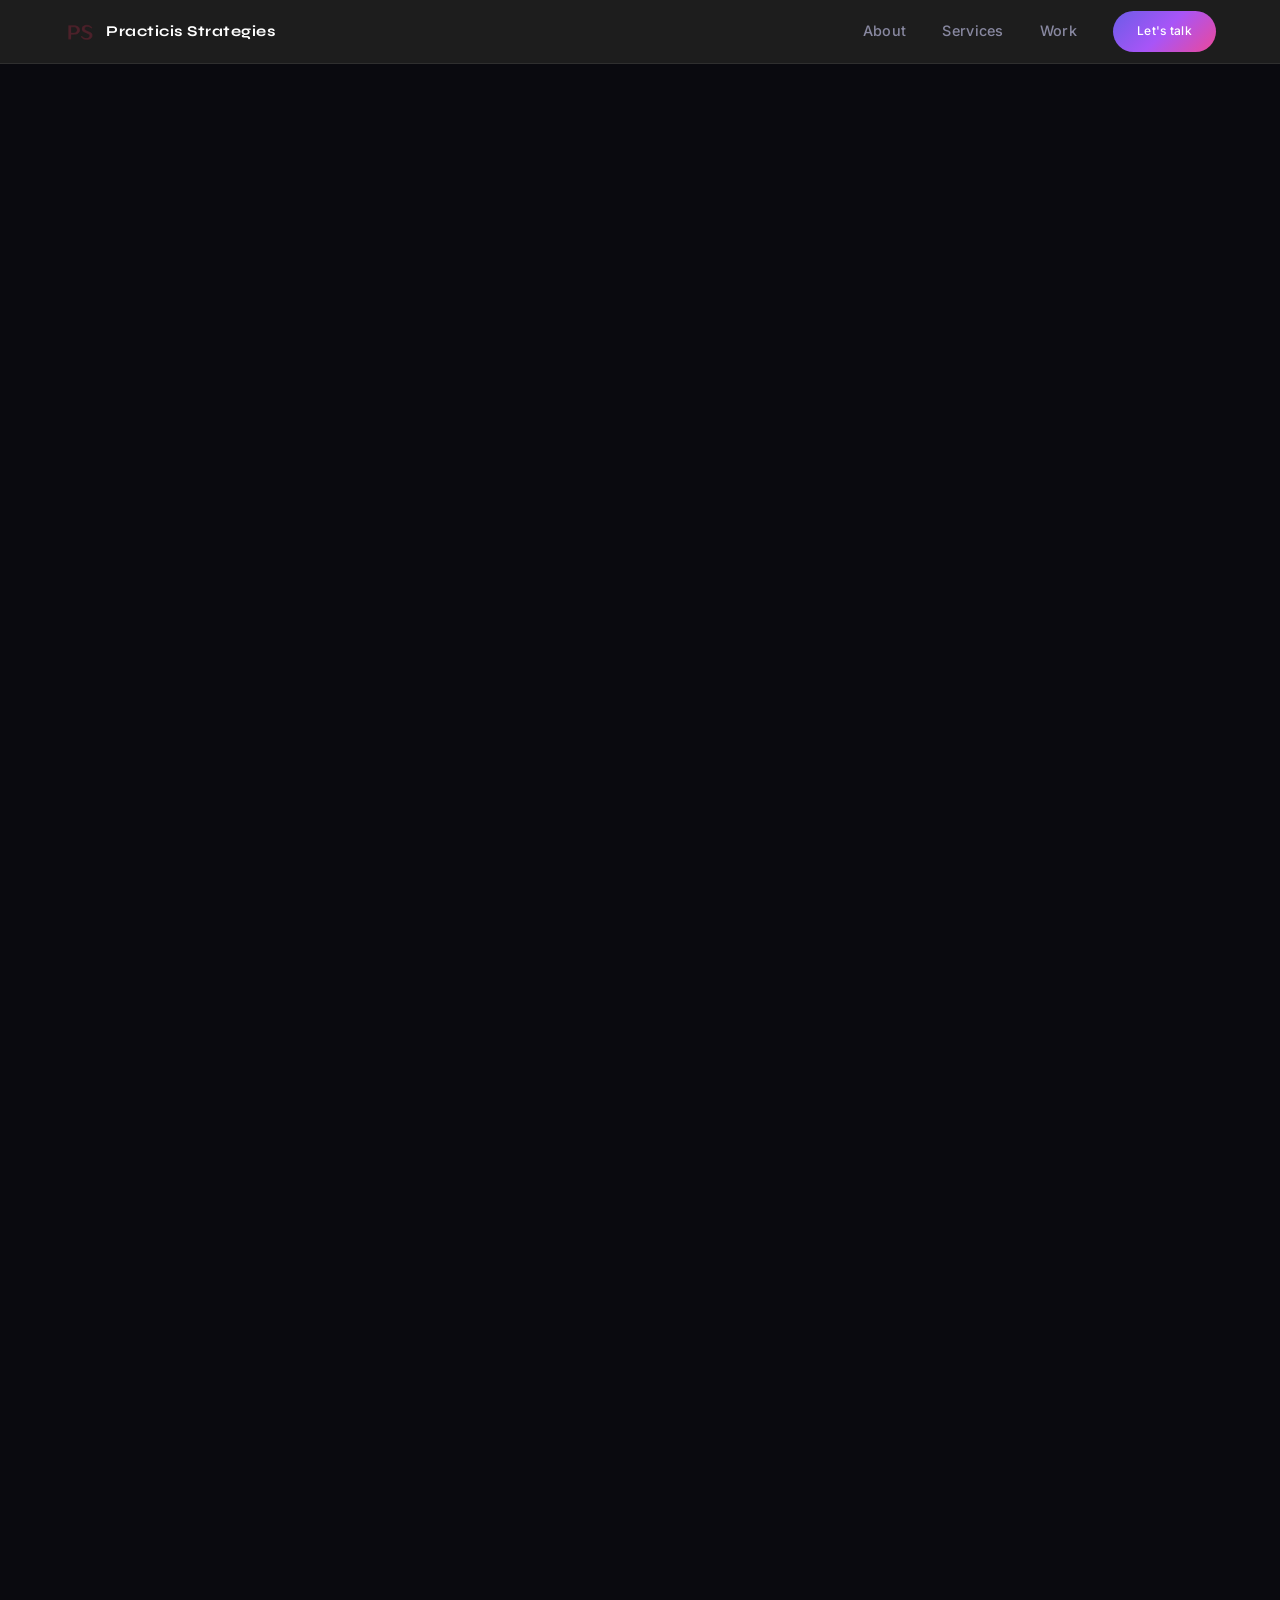
==== commit 7189fa23: "Initial site upload" ====
--- a/index.html
+++ b/index.html
@@ -1,6 +1,7 @@
 <!DOCTYPE html>
 <html lang="en">
 <head>
+<<<<<<< HEAD
 <meta charset="UTF-8">
 <meta name="viewport" content="width=device-width, initial-scale=1.0">
 <title>Practicis Strategies — Management Consulting</title>
@@ -202,10 +203,119 @@
     <div class="hero-actions">
       <a href="services.html" class="btn-primary">Explore packages →</a>
       <a href="work.html" class="btn-secondary">See our work</a>
+=======
+  <meta charset="UTF-8" />
+  <meta name="viewport" content="width=device-width, initial-scale=1.0" />
+  <title>Practicis Strategies — Helping Startups Start Up</title>
+  <link rel="preconnect" href="https://fonts.googleapis.com" />
+  <link rel="preconnect" href="https://fonts.gstatic.com" crossorigin />
+  <link href="https://fonts.googleapis.com/css2?family=Inter:wght@400;500;600;700;800;900&display=swap" rel="stylesheet" />
+  <link rel="stylesheet" href="css/styles.css" />
+</head>
+<body>
+
+<!-- ═══════════════ NAVIGATION ═══════════════ -->
+<nav id="navbar">
+  <div class="nav-container">
+    <a href="#" class="logo">Practicis<span>.</span></a>
+    <button class="mobile-toggle" aria-label="Toggle menu" onclick="toggleMenu()">
+      <span></span><span></span><span></span>
+    </button>
+    <ul class="nav-links">
+      <li><a href="#about">About</a></li>
+      <li><a href="#services">Services</a></li>
+      <li><a href="#process">Process</a></li>
+      <li><a href="#faq">FAQ</a></li>
+      <li><a href="#contact" class="nav-cta">Book a Call</a></li>
+    </ul>
+  </div>
+</nav>
+
+<!-- ═══════════════ HERO ═══════════════ -->
+<header id="hero">
+  <div class="hero-bg-shapes">
+    <div class="shape shape-1"></div>
+    <div class="shape shape-2"></div>
+    <div class="shape shape-3"></div>
+  </div>
+  <div class="container hero-content">
+    <p class="hero-eyebrow">Operations Management Consulting</p>
+    <h1>Helping startups<br /><span class="gradient-text">start up.</span></h1>
+    <p class="hero-sub">We build the operational backbone your startup needs — from brand foundations and websites to streamlined workflows — so you can focus on growth.</p>
+    <div class="hero-buttons">
+      <a href="#services" class="btn btn-primary">Explore Packages</a>
+      <a href="#contact" class="btn btn-outline">Get in Touch</a>
+    </div>
+    <div class="hero-stats">
+      <div class="stat">
+        <span class="stat-number" data-target="50">0</span><span class="stat-suffix">+</span>
+        <span class="stat-label">Startups Launched</span>
+      </div>
+      <div class="stat">
+        <span class="stat-number" data-target="98">0</span><span class="stat-suffix">%</span>
+        <span class="stat-label">Client Satisfaction</span>
+      </div>
+      <div class="stat">
+        <span class="stat-number" data-target="4">0</span><span class="stat-suffix"></span>
+        <span class="stat-label">Core Packages</span>
+      </div>
+    </div>
+  </div>
+</header>
+
+<!-- ═══════════════ ABOUT ═══════════════ -->
+<section id="about">
+  <div class="container">
+    <div class="section-header">
+      <p class="section-eyebrow">Who We Are</p>
+      <h2>Operations expertise,<br /><span class="gradient-text">startup speed.</span></h2>
+    </div>
+    <div class="about-grid">
+      <div class="about-text">
+        <p>Practicis Strategies is an operations management consulting agency built for founders who are ready to move fast — but smart. We know that early-stage companies need more than just a great idea; they need systems, structure, and a professional presence from day one.</p>
+        <p>We handle the operational heavy lifting so you can stay focused on what matters most: building your product, serving your customers, and scaling your vision.</p>
+        <div class="about-highlights">
+          <div class="highlight">
+            <div class="highlight-icon">
+              <svg width="24" height="24" fill="none" stroke="currentColor" stroke-width="2" stroke-linecap="round" stroke-linejoin="round"><path d="M22 11.08V12a10 10 0 1 1-5.93-9.14"/><polyline points="22 4 12 14.01 9 11.01"/></svg>
+            </div>
+            <div>
+              <strong>Startup-First Approach</strong>
+              <p>Every service is designed for the pace and budget of early-stage companies.</p>
+            </div>
+          </div>
+          <div class="highlight">
+            <div class="highlight-icon">
+              <svg width="24" height="24" fill="none" stroke="currentColor" stroke-width="2" stroke-linecap="round" stroke-linejoin="round"><circle cx="12" cy="12" r="10"/><path d="M8 14s1.5 2 4 2 4-2 4-2"/><line x1="9" y1="9" x2="9.01" y2="9"/><line x1="15" y1="9" x2="15.01" y2="9"/></svg>
+            </div>
+            <div>
+              <strong>End-to-End Delivery</strong>
+              <p>From brand identity to digital infrastructure — we cover the full operational stack.</p>
+            </div>
+          </div>
+          <div class="highlight">
+            <div class="highlight-icon">
+              <svg width="24" height="24" fill="none" stroke="currentColor" stroke-width="2" stroke-linecap="round" stroke-linejoin="round"><path d="M17 21v-2a4 4 0 0 0-4-4H5a4 4 0 0 0-4 4v2"/><circle cx="9" cy="7" r="4"/><path d="M23 21v-2a4 4 0 0 0-3-3.87"/><path d="M16 3.13a4 4 0 0 1 0 7.75"/></svg>
+            </div>
+            <div>
+              <strong>Hands-On Partnership</strong>
+              <p>We don't just advise — we build alongside you, delivering real assets you can use immediately.</p>
+            </div>
+          </div>
+        </div>
+      </div>
+      <div class="about-image">
+        <div class="about-image-placeholder">
+          <svg width="64" height="64" fill="none" stroke="currentColor" stroke-width="1.5" stroke-linecap="round" stroke-linejoin="round" opacity="0.5"><rect x="4" y="4" width="56" height="56" rx="8"/><circle cx="22" cy="24" r="6"/><path d="M60 44 L44 28 L16 56"/></svg>
+          <span>Your Photo Here</span>
+        </div>
+      </div>
+>>>>>>> b52f6ebeee7ce0c2307b40762b3b5d35ac22e72b
     </div>
   </div>
 </section>
 
+<<<<<<< HEAD
 <!-- STATS -->
 <div class="stats">
   <div class="stat-item" data-reveal data-reveal-delay="1"><div class="stat-number">80+</div><div class="stat-label">Mandates Completed</div></div>
@@ -283,10 +393,150 @@
         <li class="pkg-feature">Platform-specific growth roadmap</li>
       </ul>
       <a href="contact.html" class="btn-pkg">Request an audit →</a>
+=======
+<!-- ═══════════════ SERVICES ═══════════════ -->
+<section id="services">
+  <div class="container">
+    <div class="section-header">
+      <p class="section-eyebrow">What We Offer</p>
+      <h2>Packages built for<br /><span class="gradient-text">where you are.</span></h2>
+      <p class="section-sub">Whether you're just getting started or looking to optimize what you already have, we've got a package for you.</p>
+    </div>
+
+    <div class="packages-grid">
+      <!-- Package 1 — Consultation -->
+      <div class="package-card">
+        <div class="package-badge">Flexible</div>
+        <h3>Consultation</h3>
+        <p class="package-desc">One-on-one strategic guidance for your operational challenges. Bring your questions — we'll bring the answers.</p>
+        <div class="package-price">
+          <span class="price">$150</span>
+          <span class="price-unit">/hour</span>
+        </div>
+        <ul class="package-features">
+          <li>
+            <svg width="18" height="18" fill="none" stroke="currentColor" stroke-width="2.5" stroke-linecap="round" stroke-linejoin="round"><polyline points="20 6 9 17 4 12"/></svg>
+            1-on-1 strategy session
+          </li>
+          <li>
+            <svg width="18" height="18" fill="none" stroke="currentColor" stroke-width="2.5" stroke-linecap="round" stroke-linejoin="round"><polyline points="20 6 9 17 4 12"/></svg>
+            Operational problem-solving
+          </li>
+          <li>
+            <svg width="18" height="18" fill="none" stroke="currentColor" stroke-width="2.5" stroke-linecap="round" stroke-linejoin="round"><polyline points="20 6 9 17 4 12"/></svg>
+            Actionable next steps
+          </li>
+          <li>
+            <svg width="18" height="18" fill="none" stroke="currentColor" stroke-width="2.5" stroke-linecap="round" stroke-linejoin="round"><polyline points="20 6 9 17 4 12"/></svg>
+            Follow-up summary email
+          </li>
+        </ul>
+        <a href="#contact" class="btn btn-outline btn-block">Book a Session</a>
+      </div>
+
+      <!-- Package 2 — Startup Foundations (featured) -->
+      <div class="package-card featured">
+        <div class="package-badge">Most Popular</div>
+        <h3>Startup Foundations</h3>
+        <p class="package-desc">Everything you need to launch with a professional, organized presence — all in one package.</p>
+        <div class="package-price">
+          <span class="price">$999</span>
+          <span class="price-unit">flat rate</span>
+        </div>
+        <ul class="package-features">
+          <li>
+            <svg width="18" height="18" fill="none" stroke="currentColor" stroke-width="2.5" stroke-linecap="round" stroke-linejoin="round"><polyline points="20 6 9 17 4 12"/></svg>
+            Discovery call
+          </li>
+          <li>
+            <svg width="18" height="18" fill="none" stroke="currentColor" stroke-width="2.5" stroke-linecap="round" stroke-linejoin="round"><polyline points="20 6 9 17 4 12"/></svg>
+            Static website design &amp; build
+          </li>
+          <li>
+            <svg width="18" height="18" fill="none" stroke="currentColor" stroke-width="2.5" stroke-linecap="round" stroke-linejoin="round"><polyline points="20 6 9 17 4 12"/></svg>
+            Workspace &amp; drives organization
+          </li>
+          <li>
+            <svg width="18" height="18" fill="none" stroke="currentColor" stroke-width="2.5" stroke-linecap="round" stroke-linejoin="round"><polyline points="20 6 9 17 4 12"/></svg>
+            Professional email setup
+          </li>
+          <li>
+            <svg width="18" height="18" fill="none" stroke="currentColor" stroke-width="2.5" stroke-linecap="round" stroke-linejoin="round"><polyline points="20 6 9 17 4 12"/></svg>
+            Social media registration
+          </li>
+          <li>
+            <svg width="18" height="18" fill="none" stroke="currentColor" stroke-width="2.5" stroke-linecap="round" stroke-linejoin="round"><polyline points="20 6 9 17 4 12"/></svg>
+            Startup brand kit
+          </li>
+        </ul>
+        <a href="#contact" class="btn btn-primary btn-block">Get Started</a>
+      </div>
+
+      <!-- Package 3 — Website & SEO Audit -->
+      <div class="package-card">
+        <div class="package-badge">Growth</div>
+        <h3>Website &amp; SEO Audit</h3>
+        <p class="package-desc">A comprehensive review of your website's performance, user experience, and search engine visibility.</p>
+        <div class="package-price">
+          <span class="price">$599</span>
+          <span class="price-unit">flat rate</span>
+        </div>
+        <ul class="package-features">
+          <li>
+            <svg width="18" height="18" fill="none" stroke="currentColor" stroke-width="2.5" stroke-linecap="round" stroke-linejoin="round"><polyline points="20 6 9 17 4 12"/></svg>
+            Full site performance analysis
+          </li>
+          <li>
+            <svg width="18" height="18" fill="none" stroke="currentColor" stroke-width="2.5" stroke-linecap="round" stroke-linejoin="round"><polyline points="20 6 9 17 4 12"/></svg>
+            SEO health check &amp; keyword gaps
+          </li>
+          <li>
+            <svg width="18" height="18" fill="none" stroke="currentColor" stroke-width="2.5" stroke-linecap="round" stroke-linejoin="round"><polyline points="20 6 9 17 4 12"/></svg>
+            UX &amp; conversion recommendations
+          </li>
+          <li>
+            <svg width="18" height="18" fill="none" stroke="currentColor" stroke-width="2.5" stroke-linecap="round" stroke-linejoin="round"><polyline points="20 6 9 17 4 12"/></svg>
+            Detailed report with action items
+          </li>
+        </ul>
+        <a href="#contact" class="btn btn-outline btn-block">Request an Audit</a>
+      </div>
+
+      <!-- Package 4 — Marketing & Socials Audit -->
+      <div class="package-card">
+        <div class="package-badge">Optimize</div>
+        <h3>Marketing &amp; Socials Audit</h3>
+        <p class="package-desc">A deep dive into your social media and marketing channels to find what's working — and what's not.</p>
+        <div class="package-price">
+          <span class="price">$399</span>
+          <span class="price-unit">flat rate</span>
+        </div>
+        <ul class="package-features">
+          <li>
+            <svg width="18" height="18" fill="none" stroke="currentColor" stroke-width="2.5" stroke-linecap="round" stroke-linejoin="round"><polyline points="20 6 9 17 4 12"/></svg>
+            Social channel performance review
+          </li>
+          <li>
+            <svg width="18" height="18" fill="none" stroke="currentColor" stroke-width="2.5" stroke-linecap="round" stroke-linejoin="round"><polyline points="20 6 9 17 4 12"/></svg>
+            Content &amp; engagement analysis
+          </li>
+          <li>
+            <svg width="18" height="18" fill="none" stroke="currentColor" stroke-width="2.5" stroke-linecap="round" stroke-linejoin="round"><polyline points="20 6 9 17 4 12"/></svg>
+            Competitor benchmarking
+          </li>
+          <li>
+            <svg width="18" height="18" fill="none" stroke="currentColor" stroke-width="2.5" stroke-linecap="round" stroke-linejoin="round"><polyline points="20 6 9 17 4 12"/></svg>
+            Strategy roadmap &amp; quick wins
+          </li>
+        </ul>
+        <a href="#contact" class="btn btn-outline btn-block">Request an Audit</a>
+      </div>
+>>>>>>> b52f6ebeee7ce0c2307b40762b3b5d35ac22e72b
     </div>
   </div>
 </section>
 
+<<<<<<< HEAD
 <!-- PULL QUOTE -->
 <div class="break-quote">
   <blockquote data-reveal="left">Good strategy doesn't just answer <em>where you're going</em> —<br>it defines how you'll get there, and who goes with you.</blockquote>
@@ -358,10 +608,44 @@
     <div class="testimonial" data-reveal data-reveal-delay="3">
       <blockquote>"Every engagement Practicis designs has a clear purpose and a measurable outcome. They don't just plan — they think. That's rare, and it shows in the results."</blockquote>
       <div class="testimonial-footer"><div class="avatar">MT</div><div class="testimonial-author"><strong>Maëlle Tran</strong><span>Director of Operations, Atelier Côté</span></div></div>
+=======
+<!-- ═══════════════ PROCESS ═══════════════ -->
+<section id="process">
+  <div class="container">
+    <div class="section-header">
+      <p class="section-eyebrow">How It Works</p>
+      <h2>Simple process,<br /><span class="gradient-text">serious results.</span></h2>
+    </div>
+    <div class="process-steps">
+      <div class="process-step">
+        <div class="step-number">01</div>
+        <h3>Discovery</h3>
+        <p>We hop on a call to understand your business, goals, and current operational state. No templates — just real conversation.</p>
+      </div>
+      <div class="process-connector"></div>
+      <div class="process-step">
+        <div class="step-number">02</div>
+        <h3>Strategy</h3>
+        <p>We map out a tailored plan covering exactly what needs to be built, organized, or optimized for your startup.</p>
+      </div>
+      <div class="process-connector"></div>
+      <div class="process-step">
+        <div class="step-number">03</div>
+        <h3>Execution</h3>
+        <p>We get to work — building your website, setting up your tools, organizing your workspace, and creating your brand assets.</p>
+      </div>
+      <div class="process-connector"></div>
+      <div class="process-step">
+        <div class="step-number">04</div>
+        <h3>Handoff</h3>
+        <p>You receive everything ready to go, with a walkthrough so you know exactly how to use and maintain what we've built.</p>
+      </div>
+>>>>>>> b52f6ebeee7ce0c2307b40762b3b5d35ac22e72b
     </div>
   </div>
 </section>
 
+<<<<<<< HEAD
 <!-- CTA BAND -->
 <div class="cta-band">
   <div data-reveal="left">
@@ -381,8 +665,8 @@
       </a>
       <p class="footer-tagline">Strategic consulting for organizations that demand clarity and results.</p>
       <div class="footer-socials">
-        <a href="#">LinkedIn</a>
-        <a href="#">Instagram</a>
+        <a href="https://www.linkedin.com/in/chantalestreeting/" target="_blank">LinkedIn</a>
+        <a href="https://www.instagram.com/chantalestreeting/" target="_blank">Instagram</a>
       </div>
     </div>
     <div class="footer-nav">
@@ -410,10 +694,206 @@
     <div class="footer-legal">
       <a href="privacy.html">Privacy Policy</a>
       <a href="terms.html">Terms of Service</a>
+=======
+<!-- ═══════════════ TESTIMONIALS ═══════════════ -->
+<section id="testimonials">
+  <div class="container">
+    <div class="section-header">
+      <p class="section-eyebrow">What Clients Say</p>
+      <h2>Trusted by founders<br /><span class="gradient-text">who ship.</span></h2>
+    </div>
+    <div class="testimonials-grid">
+      <div class="testimonial-card">
+        <div class="testimonial-stars">
+          <svg width="18" height="18" viewBox="0 0 24 24" fill="currentColor"><path d="M12 2l3.09 6.26L22 9.27l-5 4.87 1.18 6.88L12 17.77l-6.18 3.25L7 14.14 2 9.27l6.91-1.01L12 2z"/></svg>
+          <svg width="18" height="18" viewBox="0 0 24 24" fill="currentColor"><path d="M12 2l3.09 6.26L22 9.27l-5 4.87 1.18 6.88L12 17.77l-6.18 3.25L7 14.14 2 9.27l6.91-1.01L12 2z"/></svg>
+          <svg width="18" height="18" viewBox="0 0 24 24" fill="currentColor"><path d="M12 2l3.09 6.26L22 9.27l-5 4.87 1.18 6.88L12 17.77l-6.18 3.25L7 14.14 2 9.27l6.91-1.01L12 2z"/></svg>
+          <svg width="18" height="18" viewBox="0 0 24 24" fill="currentColor"><path d="M12 2l3.09 6.26L22 9.27l-5 4.87 1.18 6.88L12 17.77l-6.18 3.25L7 14.14 2 9.27l6.91-1.01L12 2z"/></svg>
+          <svg width="18" height="18" viewBox="0 0 24 24" fill="currentColor"><path d="M12 2l3.09 6.26L22 9.27l-5 4.87 1.18 6.88L12 17.77l-6.18 3.25L7 14.14 2 9.27l6.91-1.01L12 2z"/></svg>
+        </div>
+        <p>"Practicis took us from a messy Google Drive and no online presence to a fully organized, professional startup in under two weeks. Absolutely worth every dollar."</p>
+        <div class="testimonial-author">
+          <div class="author-avatar">JR</div>
+          <div>
+            <strong>Jordan R.</strong>
+            <span>Founder, NovaTech</span>
+          </div>
+        </div>
+      </div>
+      <div class="testimonial-card">
+        <div class="testimonial-stars">
+          <svg width="18" height="18" viewBox="0 0 24 24" fill="currentColor"><path d="M12 2l3.09 6.26L22 9.27l-5 4.87 1.18 6.88L12 17.77l-6.18 3.25L7 14.14 2 9.27l6.91-1.01L12 2z"/></svg>
+          <svg width="18" height="18" viewBox="0 0 24 24" fill="currentColor"><path d="M12 2l3.09 6.26L22 9.27l-5 4.87 1.18 6.88L12 17.77l-6.18 3.25L7 14.14 2 9.27l6.91-1.01L12 2z"/></svg>
+          <svg width="18" height="18" viewBox="0 0 24 24" fill="currentColor"><path d="M12 2l3.09 6.26L22 9.27l-5 4.87 1.18 6.88L12 17.77l-6.18 3.25L7 14.14 2 9.27l6.91-1.01L12 2z"/></svg>
+          <svg width="18" height="18" viewBox="0 0 24 24" fill="currentColor"><path d="M12 2l3.09 6.26L22 9.27l-5 4.87 1.18 6.88L12 17.77l-6.18 3.25L7 14.14 2 9.27l6.91-1.01L12 2z"/></svg>
+          <svg width="18" height="18" viewBox="0 0 24 24" fill="currentColor"><path d="M12 2l3.09 6.26L22 9.27l-5 4.87 1.18 6.88L12 17.77l-6.18 3.25L7 14.14 2 9.27l6.91-1.01L12 2z"/></svg>
+        </div>
+        <p>"The SEO audit alone paid for itself. We saw a 40% traffic increase within a month of implementing their recommendations. Clear, actionable, no fluff."</p>
+        <div class="testimonial-author">
+          <div class="author-avatar">SM</div>
+          <div>
+            <strong>Samira M.</strong>
+            <span>CEO, GreenLeaf Co.</span>
+          </div>
+        </div>
+      </div>
+      <div class="testimonial-card">
+        <div class="testimonial-stars">
+          <svg width="18" height="18" viewBox="0 0 24 24" fill="currentColor"><path d="M12 2l3.09 6.26L22 9.27l-5 4.87 1.18 6.88L12 17.77l-6.18 3.25L7 14.14 2 9.27l6.91-1.01L12 2z"/></svg>
+          <svg width="18" height="18" viewBox="0 0 24 24" fill="currentColor"><path d="M12 2l3.09 6.26L22 9.27l-5 4.87 1.18 6.88L12 17.77l-6.18 3.25L7 14.14 2 9.27l6.91-1.01L12 2z"/></svg>
+          <svg width="18" height="18" viewBox="0 0 24 24" fill="currentColor"><path d="M12 2l3.09 6.26L22 9.27l-5 4.87 1.18 6.88L12 17.77l-6.18 3.25L7 14.14 2 9.27l6.91-1.01L12 2z"/></svg>
+          <svg width="18" height="18" viewBox="0 0 24 24" fill="currentColor"><path d="M12 2l3.09 6.26L22 9.27l-5 4.87 1.18 6.88L12 17.77l-6.18 3.25L7 14.14 2 9.27l6.91-1.01L12 2z"/></svg>
+          <svg width="18" height="18" viewBox="0 0 24 24" fill="currentColor"><path d="M12 2l3.09 6.26L22 9.27l-5 4.87 1.18 6.88L12 17.77l-6.18 3.25L7 14.14 2 9.27l6.91-1.01L12 2z"/></svg>
+        </div>
+        <p>"Chantale genuinely understands operations. The consultation session gave us a clear roadmap that we're still following six months later. Highly recommend."</p>
+        <div class="testimonial-author">
+          <div class="author-avatar">DK</div>
+          <div>
+            <strong>David K.</strong>
+            <span>Co-Founder, UrbanPulse</span>
+          </div>
+        </div>
+      </div>
+    </div>
+  </div>
+</section>
+
+<!-- ═══════════════ FAQ ═══════════════ -->
+<section id="faq">
+  <div class="container container-narrow">
+    <div class="section-header">
+      <p class="section-eyebrow">Questions</p>
+      <h2>Frequently asked<br /><span class="gradient-text">questions.</span></h2>
+    </div>
+    <div class="faq-list">
+      <div class="faq-item">
+        <button class="faq-question" onclick="toggleFaq(this)">
+          How long does the Startup Foundations package take?
+          <svg width="20" height="20" fill="none" stroke="currentColor" stroke-width="2" stroke-linecap="round" stroke-linejoin="round"><polyline points="6 9 12 15 18 9"/></svg>
+        </button>
+        <div class="faq-answer">
+          <p>Most Startup Foundations projects are completed within 2–3 weeks, depending on the complexity of your needs and how quickly we receive your input during the discovery phase.</p>
+        </div>
+      </div>
+      <div class="faq-item">
+        <button class="faq-question" onclick="toggleFaq(this)">
+          Do I need to prepare anything before our consultation?
+          <svg width="20" height="20" fill="none" stroke="currentColor" stroke-width="2" stroke-linecap="round" stroke-linejoin="round"><polyline points="6 9 12 15 18 9"/></svg>
+        </button>
+        <div class="faq-answer">
+          <p>Just bring your questions and a general idea of where you're stuck. We'll guide the conversation from there. If you have existing assets (logo, brand colors, domain, etc.), have those handy too.</p>
+        </div>
+      </div>
+      <div class="faq-item">
+        <button class="faq-question" onclick="toggleFaq(this)">
+          What kind of website do I get with the Startup Foundations package?
+          <svg width="20" height="20" fill="none" stroke="currentColor" stroke-width="2" stroke-linecap="round" stroke-linejoin="round"><polyline points="6 9 12 15 18 9"/></svg>
+        </button>
+        <div class="faq-answer">
+          <p>You'll receive a professionally designed, mobile-responsive static website. It typically includes a homepage, about section, services, and contact information — perfect for establishing your online presence as you grow.</p>
+        </div>
+      </div>
+      <div class="faq-item">
+        <button class="faq-question" onclick="toggleFaq(this)">
+          Can I bundle multiple packages together?
+          <svg width="20" height="20" fill="none" stroke="currentColor" stroke-width="2" stroke-linecap="round" stroke-linejoin="round"><polyline points="6 9 12 15 18 9"/></svg>
+        </button>
+        <div class="faq-answer">
+          <p>Absolutely! Many clients start with the Startup Foundations package and add an audit later as they grow. We're happy to discuss custom bundles — just reach out and we'll put together a tailored proposal.</p>
+        </div>
+      </div>
+      <div class="faq-item">
+        <button class="faq-question" onclick="toggleFaq(this)">
+          What's included in the brand kit?
+          <svg width="20" height="20" fill="none" stroke="currentColor" stroke-width="2" stroke-linecap="round" stroke-linejoin="round"><polyline points="6 9 12 15 18 9"/></svg>
+        </button>
+        <div class="faq-answer">
+          <p>The startup brand kit includes a logo concept, color palette, font selections, and basic brand guidelines — everything you need to maintain a consistent, professional look across all your channels.</p>
+        </div>
+      </div>
+    </div>
+  </div>
+</section>
+
+<!-- ═══════════════ CONTACT / CTA ═══════════════ -->
+<section id="contact">
+  <div class="container">
+    <div class="contact-wrapper">
+      <div class="contact-info">
+        <p class="section-eyebrow">Let's Talk</p>
+        <h2>Ready to get<br /><span class="gradient-text">organized?</span></h2>
+        <p>Whether you're launching something new or leveling up what you already have, we'd love to hear from you.</p>
+        <div class="contact-details">
+          <div class="contact-item">
+            <svg width="20" height="20" fill="none" stroke="currentColor" stroke-width="2" stroke-linecap="round" stroke-linejoin="round"><path d="M4 4h16c1.1 0 2 .9 2 2v12c0 1.1-.9 2-2 2H4c-1.1 0-2-.9-2-2V6c0-1.1.9-2 2-2z"/><polyline points="22,6 12,13 2,6"/></svg>
+            <a href="mailto:cstreeting@practicisstrategies.com">cstreeting@practicisstrategies.com</a>
+          </div>
+        </div>
+        <div class="social-links">
+          <a href="#" aria-label="LinkedIn" class="social-icon">
+            <svg width="20" height="20" viewBox="0 0 24 24" fill="currentColor"><path d="M20.447 20.452h-3.554v-5.569c0-1.328-.027-3.037-1.852-3.037-1.853 0-2.136 1.445-2.136 2.939v5.667H9.351V9h3.414v1.561h.046c.477-.9 1.637-1.85 3.37-1.85 3.601 0 4.267 2.37 4.267 5.455v6.286zM5.337 7.433a2.062 2.062 0 0 1-2.063-2.065 2.064 2.064 0 1 1 2.063 2.065zm1.782 13.019H3.555V9h3.564v11.452zM22.225 0H1.771C.792 0 0 .774 0 1.729v20.542C0 23.227.792 24 1.771 24h20.451C23.2 24 24 23.227 24 22.271V1.729C24 .774 23.2 0 22.222 0h.003z"/></svg>
+          </a>
+          <a href="#" aria-label="Instagram" class="social-icon">
+            <svg width="20" height="20" viewBox="0 0 24 24" fill="currentColor"><path d="M12 2.163c3.204 0 3.584.012 4.85.07 3.252.148 4.771 1.691 4.919 4.919.058 1.265.069 1.645.069 4.849 0 3.205-.012 3.584-.069 4.849-.149 3.225-1.664 4.771-4.919 4.919-1.266.058-1.644.07-4.85.07-3.204 0-3.584-.012-4.849-.07-3.26-.149-4.771-1.699-4.919-4.92-.058-1.265-.07-1.644-.07-4.849 0-3.204.013-3.583.07-4.849.149-3.227 1.664-4.771 4.919-4.919 1.266-.057 1.645-.069 4.849-.069zM12 0C8.741 0 8.333.014 7.053.072 2.695.272.273 2.69.073 7.052.014 8.333 0 8.741 0 12c0 3.259.014 3.668.072 4.948.2 4.358 2.618 6.78 6.98 6.98C8.333 23.986 8.741 24 12 24c3.259 0 3.668-.014 4.948-.072 4.354-.2 6.782-2.618 6.979-6.98.059-1.28.073-1.689.073-4.948 0-3.259-.014-3.667-.072-4.947-.196-4.354-2.617-6.78-6.979-6.98C15.668.014 15.259 0 12 0zm0 5.838a6.162 6.162 0 1 0 0 12.324 6.162 6.162 0 0 0 0-12.324zM12 16a4 4 0 1 1 0-8 4 4 0 0 1 0 8zm6.406-11.845a1.44 1.44 0 1 0 0 2.881 1.44 1.44 0 0 0 0-2.881z"/></svg>
+          </a>
+          <a href="#" aria-label="Twitter / X" class="social-icon">
+            <svg width="20" height="20" viewBox="0 0 24 24" fill="currentColor"><path d="M18.244 2.25h3.308l-7.227 8.26 8.502 11.24H16.17l-5.214-6.817L4.99 21.75H1.68l7.73-8.835L1.254 2.25H8.08l4.713 6.231zm-1.161 17.52h1.833L7.084 4.126H5.117z"/></svg>
+          </a>
+        </div>
+      </div>
+      <form class="contact-form" onsubmit="handleSubmit(event)">
+        <div class="form-group">
+          <label for="name">Name</label>
+          <input type="text" id="name" name="name" placeholder="Your full name" required />
+        </div>
+        <div class="form-group">
+          <label for="email">Email</label>
+          <input type="email" id="email" name="email" placeholder="you@company.com" required />
+        </div>
+        <div class="form-group">
+          <label for="service">Interested In</label>
+          <select id="service" name="service">
+            <option value="">Select a package...</option>
+            <option value="consultation">Consultation ($150/hr)</option>
+            <option value="startup-foundations">Startup Foundations ($999)</option>
+            <option value="seo-audit">Website &amp; SEO Audit ($599)</option>
+            <option value="marketing-audit">Marketing &amp; Socials Audit ($399)</option>
+          </select>
+        </div>
+        <div class="form-group">
+          <label for="message">Message</label>
+          <textarea id="message" name="message" rows="4" placeholder="Tell us a bit about your project..."></textarea>
+        </div>
+        <button type="submit" class="btn btn-primary btn-block">Send Message</button>
+      </form>
+    </div>
+  </div>
+</section>
+
+<!-- ═══════════════ FOOTER ═══════════════ -->
+<footer>
+  <div class="container">
+    <div class="footer-content">
+      <div class="footer-brand">
+        <a href="#" class="logo">Practicis<span>.</span></a>
+        <p>Helping startups start up.</p>
+      </div>
+      <div class="footer-links">
+        <a href="#about">About</a>
+        <a href="#services">Services</a>
+        <a href="#process">Process</a>
+        <a href="#faq">FAQ</a>
+        <a href="#contact">Contact</a>
+      </div>
+    </div>
+    <div class="footer-bottom">
+      <p>&copy; 2026 Practicis Strategies. All rights reserved.</p>
+>>>>>>> b52f6ebeee7ce0c2307b40762b3b5d35ac22e72b
     </div>
   </div>
 </footer>
 
+<<<<<<< HEAD
 <script>
   const btn = document.getElementById('hamburger');
   const drawer = document.getElementById('nav-drawer');
@@ -431,6 +911,26 @@
     entries.forEach(e => { if (e.isIntersecting) { e.target.classList.add('is-visible'); revealObs.unobserve(e.target); } });
   }, { threshold: 0.12, rootMargin: '0px 0px -40px 0px' });
   document.querySelectorAll('[data-reveal]').forEach(el => revealObs.observe(el));
+
+  // Active nav highlight
+  const page = location.pathname.split('/').pop() || 'index.html';
+  document.querySelectorAll('.nav-links a, .nav-drawer a').forEach(a => {
+    if (a.getAttribute('href') === page) a.classList.add('active');
+  });
+
+  // Page transitions
+  document.querySelectorAll('a[href]').forEach(a => {
+    const href = a.getAttribute('href');
+    if (a.target === '_blank' || !href || href.startsWith('#') || href.startsWith('http') || href.startsWith('mailto') || href.startsWith('tel')) return;
+    a.addEventListener('click', e => {
+      e.preventDefault();
+      document.body.classList.add('is-leaving');
+      setTimeout(() => { window.location = href; }, 260);
+    });
+  });
 </script>
+=======
+<script src="js/script.js"></script>
+>>>>>>> b52f6ebeee7ce0c2307b40762b3b5d35ac22e72b
 </body>
 </html>
--- a/practicis.css
+++ b/practicis.css
@@ -55,6 +55,13 @@
 }
 .nav-links a:hover,
 .nav-links a.active { color: var(--white); }
+.nav-links a:not(.nav-cta).active {
+  text-decoration: underline;
+  text-decoration-color: var(--bordeaux);
+  text-underline-offset: 5px;
+  text-decoration-thickness: 2px;
+}
+.nav-drawer a.active { color: var(--white) !important; }
 .nav-cta {
   font-size: 12px !important; font-weight: 500 !important;
   background: var(--bordeaux); color: var(--white) !important;
@@ -323,6 +330,19 @@
 .form-group textarea::placeholder { color: rgba(155,148,144,0.6); }
 .form-group textarea { resize: vertical; min-height: 120px; }
 .form-row { display: grid; grid-template-columns: 1fr 1fr; gap: 16px; }
+
+/* ── PAGE TRANSITIONS ──────────────────────────────────── */
+body {
+  animation: pageFadeIn 0.35s ease both;
+}
+body.is-leaving {
+  animation: pageFadeOut 0.25s ease forwards;
+}
+@keyframes pageFadeIn  { from { opacity: 0; } to { opacity: 1; } }
+@keyframes pageFadeOut { from { opacity: 1; } to { opacity: 0; } }
+@media (prefers-reduced-motion: reduce) {
+  body, body.is-leaving { animation: none; }
+}
 
 /* ── SCROLL ANIMATIONS ─────────────────────────────────── */
 [data-reveal] {
--- a/css/styles.css
+++ b/css/styles.css
@@ -0,0 +1,435 @@
+/* ═══════════════ RESET & BASE ═══════════════ */
+*, *::before, *::after { box-sizing: border-box; margin: 0; padding: 0; }
+
+:root {
+  --bg:        #0a0a0f;
+  --bg-card:   #12121a;
+  --bg-card-hover: #1a1a26;
+  --surface:   #16161f;
+  --border:    #2a2a3a;
+  --text:      #e4e4ed;
+  --text-dim:  #8888a0;
+  --accent:    #6c5ce7;
+  --accent-2:  #a855f7;
+  --accent-3:  #ec4899;
+  --gradient:  linear-gradient(135deg, var(--accent), var(--accent-2), var(--accent-3));
+  --radius:    12px;
+  --radius-lg: 20px;
+  --transition: 0.3s cubic-bezier(.4,0,.2,1);
+}
+
+html { scroll-behavior: smooth; scroll-padding-top: 80px; }
+body {
+  font-family: 'Inter', -apple-system, BlinkMacSystemFont, sans-serif;
+  background: var(--bg);
+  color: var(--text);
+  line-height: 1.7;
+  overflow-x: hidden;
+  -webkit-font-smoothing: antialiased;
+}
+
+a { color: inherit; text-decoration: none; }
+img { max-width: 100%; display: block; }
+
+.container { max-width: 1200px; margin: 0 auto; padding: 0 24px; }
+.container-narrow { max-width: 800px; margin: 0 auto; padding: 0 24px; }
+
+.gradient-text {
+  background: var(--gradient);
+  -webkit-background-clip: text;
+  -webkit-text-fill-color: transparent;
+  background-clip: text;
+}
+
+/* ═══════════════ BUTTONS ═══════════════ */
+.btn {
+  display: inline-flex; align-items: center; justify-content: center;
+  padding: 14px 32px; border-radius: 50px; font-weight: 600;
+  font-size: 0.95rem; transition: var(--transition);
+  cursor: pointer; border: none; letter-spacing: 0.01em;
+}
+.btn-primary {
+  background: var(--gradient); color: #fff;
+  box-shadow: 0 4px 24px rgba(108, 92, 231, 0.3);
+}
+.btn-primary:hover {
+  transform: translateY(-2px);
+  box-shadow: 0 8px 32px rgba(108, 92, 231, 0.45);
+}
+.btn-outline {
+  background: transparent; color: var(--text);
+  border: 1.5px solid var(--border);
+}
+.btn-outline:hover {
+  border-color: var(--accent); color: #fff;
+  background: rgba(108, 92, 231, 0.08);
+}
+.btn-block { width: 100%; text-align: center; }
+
+/* ═══════════════ NAVIGATION ═══════════════ */
+#navbar {
+  position: fixed; top: 0; left: 0; right: 0; z-index: 1000;
+  background: rgba(10, 10, 15, 0.8);
+  backdrop-filter: blur(20px); -webkit-backdrop-filter: blur(20px);
+  border-bottom: 1px solid rgba(42, 42, 58, 0.3);
+  transition: var(--transition);
+}
+.nav-container {
+  max-width: 1200px; margin: 0 auto; padding: 0 24px;
+  display: flex; align-items: center; justify-content: space-between;
+  height: 72px;
+}
+.logo { font-size: 1.5rem; font-weight: 800; letter-spacing: -0.02em; }
+.logo span { color: var(--accent-2); }
+.nav-links {
+  display: flex; align-items: center; gap: 36px;
+  list-style: none;
+}
+.nav-links a {
+  font-size: 0.9rem; font-weight: 500; color: var(--text-dim);
+  transition: var(--transition);
+}
+.nav-links a:hover { color: #fff; }
+.nav-cta {
+  background: var(--gradient) !important; color: #fff !important;
+  padding: 10px 24px !important; border-radius: 50px;
+}
+.mobile-toggle {
+  display: none; flex-direction: column; gap: 5px;
+  background: none; border: none; cursor: pointer; padding: 4px;
+}
+.mobile-toggle span {
+  display: block; width: 24px; height: 2px;
+  background: var(--text); transition: var(--transition);
+}
+
+/* ═══════════════ HERO ═══════════════ */
+#hero {
+  position: relative; min-height: 100vh;
+  display: flex; align-items: center;
+  padding: 120px 0 80px; overflow: hidden;
+}
+.hero-bg-shapes { position: absolute; inset: 0; pointer-events: none; }
+.shape {
+  position: absolute; border-radius: 50%;
+  filter: blur(120px); opacity: 0.15;
+}
+.shape-1 { width: 600px; height: 600px; background: var(--accent); top: -200px; right: -100px; }
+.shape-2 { width: 400px; height: 400px; background: var(--accent-3); bottom: -100px; left: -100px; }
+.shape-3 { width: 300px; height: 300px; background: var(--accent-2); top: 40%; left: 30%; }
+
+.hero-content { position: relative; z-index: 1; max-width: 720px; }
+.hero-eyebrow {
+  font-size: 0.85rem; font-weight: 600; text-transform: uppercase;
+  letter-spacing: 0.15em; color: var(--accent-2); margin-bottom: 20px;
+}
+#hero h1 {
+  font-size: clamp(2.8rem, 6vw, 4.5rem);
+  font-weight: 900; line-height: 1.08;
+  letter-spacing: -0.03em; margin-bottom: 24px;
+}
+.hero-sub {
+  font-size: 1.15rem; color: var(--text-dim);
+  max-width: 540px; margin-bottom: 40px; line-height: 1.8;
+}
+.hero-buttons { display: flex; gap: 16px; flex-wrap: wrap; margin-bottom: 64px; }
+.hero-stats { display: flex; gap: 48px; }
+.stat { text-align: left; }
+.stat-number { font-size: 2.2rem; font-weight: 800; letter-spacing: -0.02em; }
+.stat-suffix { font-size: 1.6rem; font-weight: 700; color: var(--accent-2); }
+.stat-label { display: block; font-size: 0.82rem; color: var(--text-dim); margin-top: 2px; }
+
+/* ═══════════════ SECTIONS SHARED ═══════════════ */
+section { padding: 120px 0; }
+.section-header { text-align: center; margin-bottom: 64px; }
+.section-eyebrow {
+  font-size: 0.82rem; font-weight: 600; text-transform: uppercase;
+  letter-spacing: 0.15em; color: var(--accent-2); margin-bottom: 12px;
+}
+.section-header h2 {
+  font-size: clamp(2rem, 4vw, 3rem);
+  font-weight: 800; line-height: 1.15;
+  letter-spacing: -0.02em;
+}
+.section-sub {
+  font-size: 1.05rem; color: var(--text-dim);
+  max-width: 560px; margin: 16px auto 0;
+}
+
+/* ═══════════════ ABOUT ═══════════════ */
+#about { background: var(--surface); }
+.about-grid {
+  display: grid; grid-template-columns: 1.2fr 0.8fr;
+  gap: 64px; align-items: center;
+}
+.about-text p { color: var(--text-dim); margin-bottom: 20px; font-size: 1.02rem; }
+.about-highlights { margin-top: 32px; display: flex; flex-direction: column; gap: 24px; }
+.highlight {
+  display: flex; gap: 16px; align-items: flex-start;
+}
+.highlight-icon {
+  flex-shrink: 0;
+  width: 44px; height: 44px; border-radius: 10px;
+  background: rgba(108, 92, 231, 0.12);
+  display: flex; align-items: center; justify-content: center;
+  color: var(--accent-2);
+}
+.highlight strong { display: block; margin-bottom: 4px; font-size: 0.95rem; }
+.highlight p { font-size: 0.88rem; color: var(--text-dim); margin: 0; }
+
+.about-image-placeholder {
+  width: 100%; aspect-ratio: 4/5; border-radius: var(--radius-lg);
+  background: var(--bg-card); border: 2px dashed var(--border);
+  display: flex; flex-direction: column; align-items: center;
+  justify-content: center; gap: 16px; color: var(--text-dim);
+}
+.about-image-placeholder span { font-size: 0.9rem; }
+
+/* ═══════════════ PACKAGES ═══════════════ */
+#services { background: var(--bg); }
+.packages-grid {
+  display: grid;
+  grid-template-columns: repeat(4, 1fr);
+  gap: 24px;
+}
+.package-card {
+  background: var(--bg-card); border: 1px solid var(--border);
+  border-radius: var(--radius-lg); padding: 36px 28px;
+  transition: var(--transition); position: relative;
+  display: flex; flex-direction: column;
+}
+.package-card:hover {
+  border-color: rgba(108, 92, 231, 0.3);
+  transform: translateY(-4px);
+  box-shadow: 0 20px 60px rgba(0,0,0,0.3);
+}
+.package-card.featured {
+  border-color: var(--accent);
+  background: linear-gradient(180deg, rgba(108,92,231,0.06) 0%, var(--bg-card) 100%);
+}
+.package-badge {
+  display: inline-block; font-size: 0.72rem; font-weight: 700;
+  text-transform: uppercase; letter-spacing: 0.12em;
+  color: var(--accent-2); margin-bottom: 16px;
+}
+.package-card h3 { font-size: 1.25rem; font-weight: 700; margin-bottom: 10px; }
+.package-desc { font-size: 0.88rem; color: var(--text-dim); margin-bottom: 24px; line-height: 1.6; }
+.package-price { margin-bottom: 28px; }
+.price { font-size: 2.4rem; font-weight: 800; letter-spacing: -0.02em; }
+.price-unit { font-size: 0.9rem; color: var(--text-dim); margin-left: 2px; }
+.package-features {
+  list-style: none; margin-bottom: 32px;
+  display: flex; flex-direction: column; gap: 12px; flex: 1;
+}
+.package-features li {
+  display: flex; align-items: center; gap: 10px;
+  font-size: 0.88rem; color: var(--text-dim);
+}
+.package-features svg { color: var(--accent-2); flex-shrink: 0; }
+
+/* ═══════════════ PROCESS ═══════════════ */
+#process { background: var(--surface); }
+.process-steps {
+  display: flex; align-items: flex-start; gap: 0;
+  justify-content: center;
+}
+.process-step {
+  text-align: center; flex: 1; max-width: 260px; padding: 0 20px;
+}
+.step-number {
+  font-size: 3rem; font-weight: 900; letter-spacing: -0.04em;
+  background: var(--gradient);
+  -webkit-background-clip: text; -webkit-text-fill-color: transparent;
+  background-clip: text; margin-bottom: 12px;
+}
+.process-step h3 { font-size: 1.15rem; font-weight: 700; margin-bottom: 10px; }
+.process-step p { font-size: 0.88rem; color: var(--text-dim); line-height: 1.6; }
+.process-connector {
+  width: 60px; height: 2px; margin-top: 36px; flex-shrink: 0;
+  background: var(--gradient); border-radius: 2px; opacity: 0.4;
+}
+
+/* ═══════════════ TESTIMONIALS ═══════════════ */
+#testimonials { background: var(--bg); }
+.testimonials-grid {
+  display: grid; grid-template-columns: repeat(3, 1fr); gap: 28px;
+}
+.testimonial-card {
+  background: var(--bg-card); border: 1px solid var(--border);
+  border-radius: var(--radius-lg); padding: 32px;
+  transition: var(--transition);
+}
+.testimonial-card:hover {
+  border-color: rgba(108, 92, 231, 0.25);
+  transform: translateY(-2px);
+}
+.testimonial-stars { color: #f59e0b; margin-bottom: 16px; display: flex; gap: 2px; }
+.testimonial-card > p {
+  font-size: 0.95rem; color: var(--text-dim);
+  line-height: 1.7; margin-bottom: 24px; font-style: italic;
+}
+.testimonial-author { display: flex; align-items: center; gap: 12px; }
+.author-avatar {
+  width: 42px; height: 42px; border-radius: 50%;
+  background: var(--gradient);
+  display: flex; align-items: center; justify-content: center;
+  font-weight: 700; font-size: 0.8rem; color: #fff;
+}
+.testimonial-author strong { display: block; font-size: 0.9rem; }
+.testimonial-author span { font-size: 0.8rem; color: var(--text-dim); }
+
+/* ═══════════════ FAQ ═══════════════ */
+#faq { background: var(--surface); }
+.faq-list { display: flex; flex-direction: column; gap: 12px; }
+.faq-item {
+  background: var(--bg-card); border: 1px solid var(--border);
+  border-radius: var(--radius); overflow: hidden;
+  transition: var(--transition);
+}
+.faq-item.active { border-color: rgba(108, 92, 231, 0.3); }
+.faq-question {
+  width: 100%; display: flex; justify-content: space-between;
+  align-items: center; padding: 20px 24px;
+  background: none; border: none; color: var(--text);
+  font-size: 0.95rem; font-weight: 600; cursor: pointer;
+  text-align: left; font-family: inherit;
+}
+.faq-question svg {
+  flex-shrink: 0; color: var(--text-dim);
+  transition: var(--transition);
+}
+.faq-item.active .faq-question svg { transform: rotate(180deg); color: var(--accent-2); }
+.faq-answer {
+  max-height: 0; overflow: hidden;
+  transition: max-height 0.4s ease, padding 0.4s ease;
+}
+.faq-item.active .faq-answer { max-height: 200px; }
+.faq-answer p {
+  padding: 0 24px 20px;
+  font-size: 0.9rem; color: var(--text-dim); line-height: 1.7;
+}
+
+/* ═══════════════ CONTACT ═══════════════ */
+#contact { background: var(--bg); }
+.contact-wrapper {
+  display: grid; grid-template-columns: 1fr 1fr; gap: 64px; align-items: start;
+}
+.contact-info h2 {
+  font-size: clamp(2rem, 4vw, 2.8rem);
+  font-weight: 800; line-height: 1.15;
+  letter-spacing: -0.02em; margin-bottom: 16px;
+}
+.contact-info > p { color: var(--text-dim); margin-bottom: 32px; font-size: 1rem; }
+.contact-details { margin-bottom: 28px; }
+.contact-item {
+  display: flex; align-items: center; gap: 12px; margin-bottom: 12px;
+}
+.contact-item svg { color: var(--accent-2); flex-shrink: 0; }
+.contact-item a { color: var(--text-dim); transition: var(--transition); font-size: 0.92rem; }
+.contact-item a:hover { color: #fff; }
+.social-links { display: flex; gap: 12px; }
+.social-icon {
+  width: 42px; height: 42px; border-radius: 10px;
+  background: var(--bg-card); border: 1px solid var(--border);
+  display: flex; align-items: center; justify-content: center;
+  color: var(--text-dim); transition: var(--transition);
+}
+.social-icon:hover {
+  border-color: var(--accent); color: #fff;
+  background: rgba(108, 92, 231, 0.1);
+}
+
+.contact-form {
+  background: var(--bg-card); border: 1px solid var(--border);
+  border-radius: var(--radius-lg); padding: 36px;
+}
+.form-group { margin-bottom: 20px; }
+.form-group label {
+  display: block; font-size: 0.85rem; font-weight: 600;
+  margin-bottom: 8px; color: var(--text);
+}
+.form-group input,
+.form-group select,
+.form-group textarea {
+  width: 100%; padding: 13px 16px; border-radius: 10px;
+  border: 1px solid var(--border); background: var(--surface);
+  color: var(--text); font-family: inherit; font-size: 0.92rem;
+  transition: var(--transition); outline: none;
+}
+.form-group input:focus,
+.form-group select:focus,
+.form-group textarea:focus {
+  border-color: var(--accent);
+  box-shadow: 0 0 0 3px rgba(108, 92, 231, 0.15);
+}
+.form-group select { cursor: pointer; appearance: none;
+  background-image: url("data:image/svg+xml,%3Csvg width='12' height='8' viewBox='0 0 12 8' fill='none' xmlns='http://www.w3.org/2000/svg'%3E%3Cpath d='M1 1.5L6 6.5L11 1.5' stroke='%238888a0' stroke-width='1.5' stroke-linecap='round' stroke-linejoin='round'/%3E%3C/svg%3E");
+  background-repeat: no-repeat; background-position: right 16px center;
+}
+.form-group textarea { resize: vertical; min-height: 100px; }
+
+/* ═══════════════ FOOTER ═══════════════ */
+footer {
+  background: var(--surface);
+  border-top: 1px solid var(--border);
+  padding: 48px 0 32px;
+}
+.footer-content {
+  display: flex; justify-content: space-between; align-items: center;
+  margin-bottom: 32px;
+}
+.footer-brand p { color: var(--text-dim); font-size: 0.9rem; margin-top: 8px; }
+.footer-links { display: flex; gap: 28px; }
+.footer-links a { font-size: 0.88rem; color: var(--text-dim); transition: var(--transition); }
+.footer-links a:hover { color: #fff; }
+.footer-bottom {
+  border-top: 1px solid var(--border); padding-top: 24px; text-align: center;
+}
+.footer-bottom p { font-size: 0.82rem; color: var(--text-dim); }
+
+/* ═══════════════ RESPONSIVE ═══════════════ */
+@media (max-width: 1024px) {
+  .packages-grid { grid-template-columns: repeat(2, 1fr); }
+  .process-steps { flex-wrap: wrap; gap: 32px; }
+  .process-connector { display: none; }
+}
+
+@media (max-width: 768px) {
+  .nav-links {
+    display: none; position: fixed; top: 72px; left: 0; right: 0;
+    background: rgba(10, 10, 15, 0.97);
+    backdrop-filter: blur(20px);
+    flex-direction: column; padding: 32px 24px;
+    gap: 24px; border-bottom: 1px solid var(--border);
+  }
+  .nav-links.active { display: flex; }
+  .mobile-toggle { display: flex; }
+  .nav-cta { text-align: center; }
+
+  #hero { padding: 100px 0 60px; }
+  #hero h1 { font-size: 2.4rem; }
+  .hero-stats { gap: 28px; flex-wrap: wrap; }
+
+  .about-grid { grid-template-columns: 1fr; gap: 40px; }
+  .about-image { order: -1; }
+  .about-image-placeholder { aspect-ratio: 16/9; }
+
+  .packages-grid { grid-template-columns: 1fr; max-width: 420px; margin: 0 auto; }
+  .testimonials-grid { grid-template-columns: 1fr; max-width: 500px; margin: 0 auto; }
+
+  .contact-wrapper { grid-template-columns: 1fr; gap: 40px; }
+
+  .footer-content { flex-direction: column; gap: 24px; text-align: center; }
+  .footer-links { flex-wrap: wrap; justify-content: center; }
+
+  section { padding: 80px 0; }
+}
+
+@media (max-width: 480px) {
+  #hero h1 { font-size: 2rem; }
+  .hero-sub { font-size: 1rem; }
+  .hero-buttons { flex-direction: column; }
+  .hero-buttons .btn { width: 100%; }
+  .stat-number { font-size: 1.6rem; }
+  .contact-form { padding: 24px; }
+}
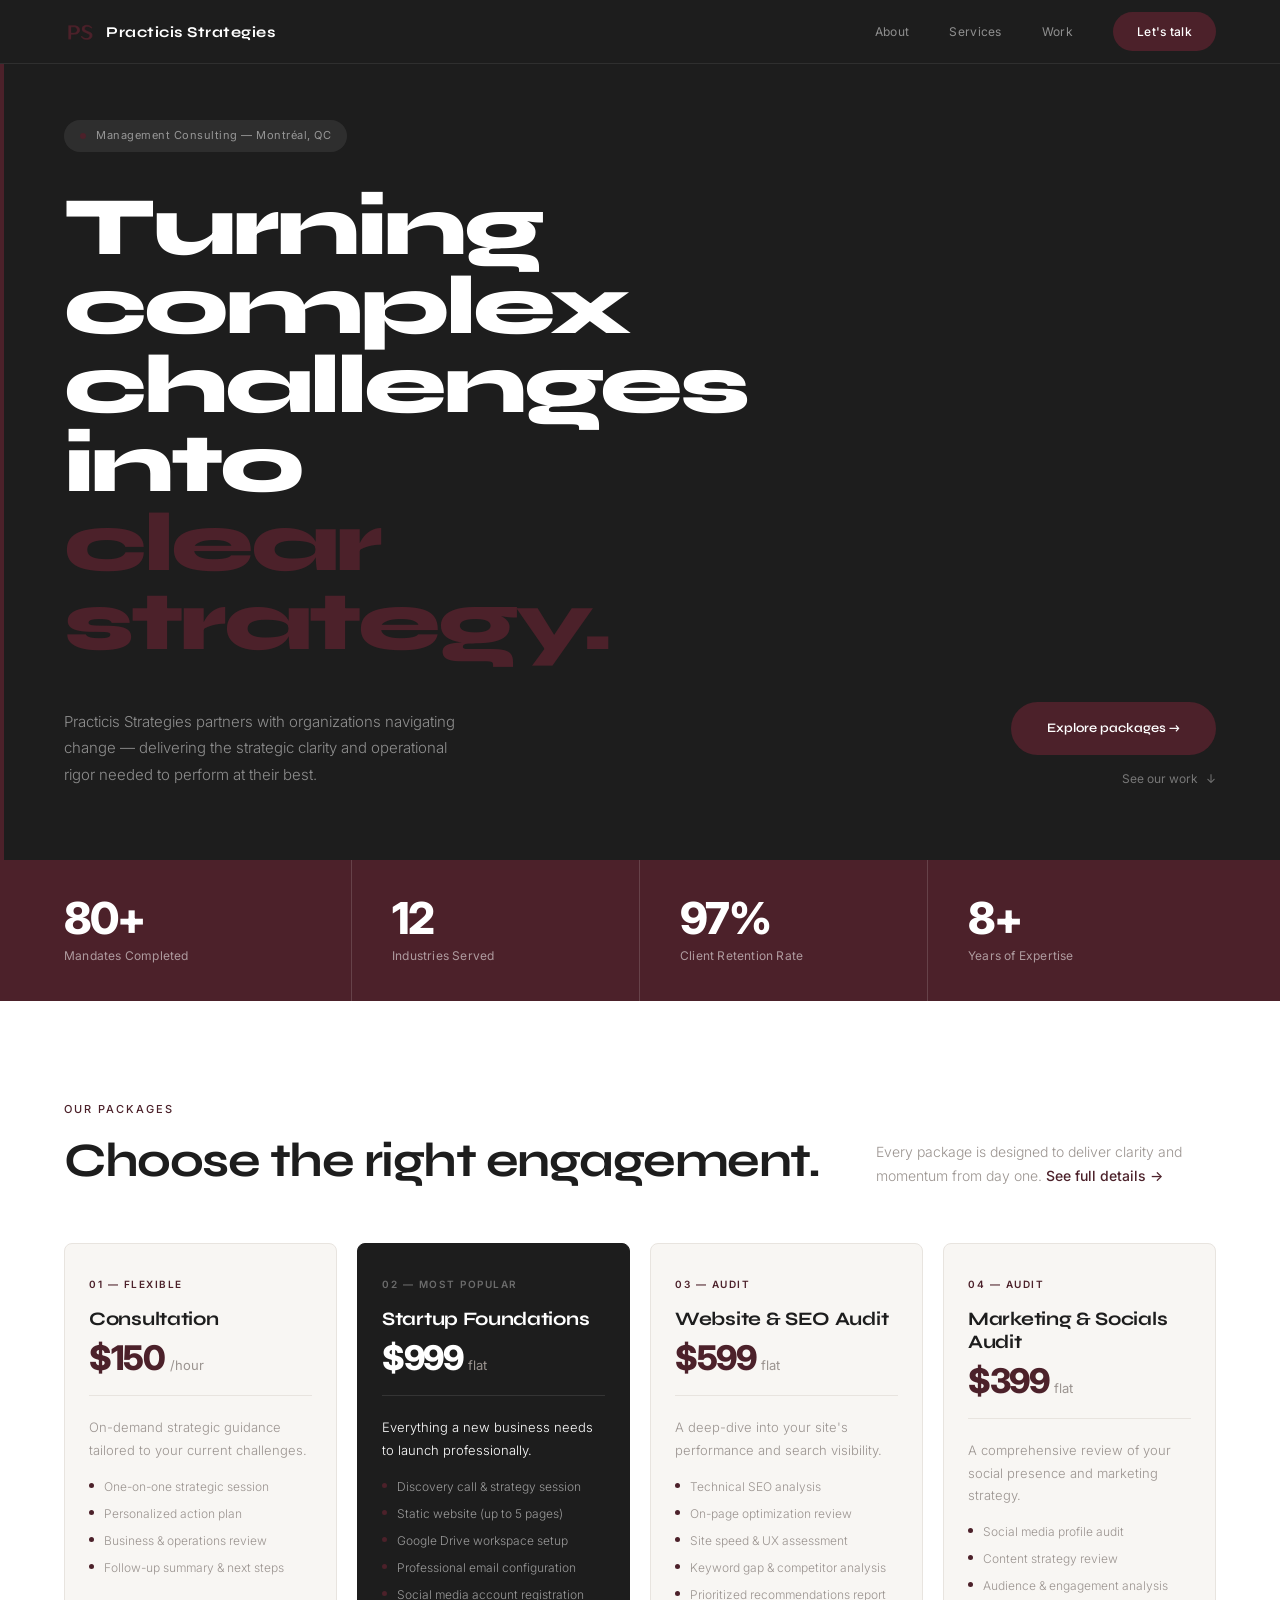
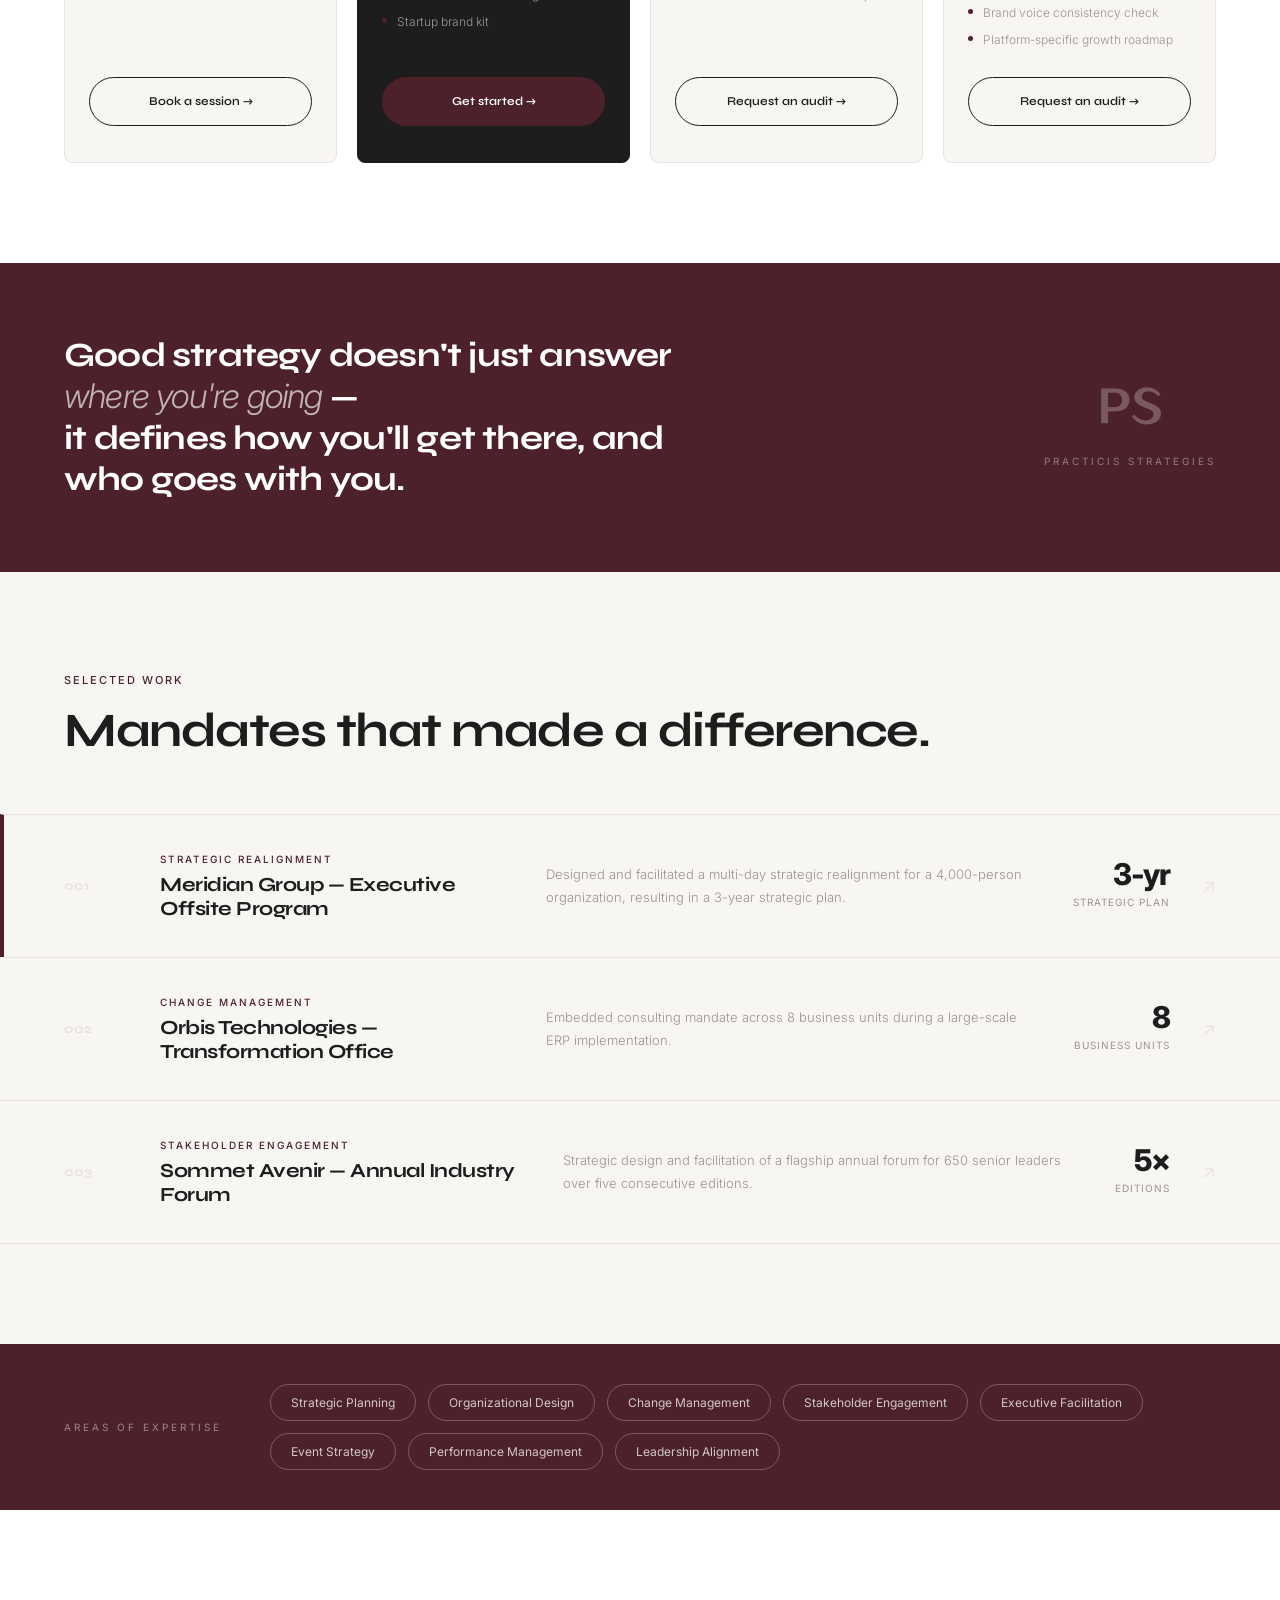
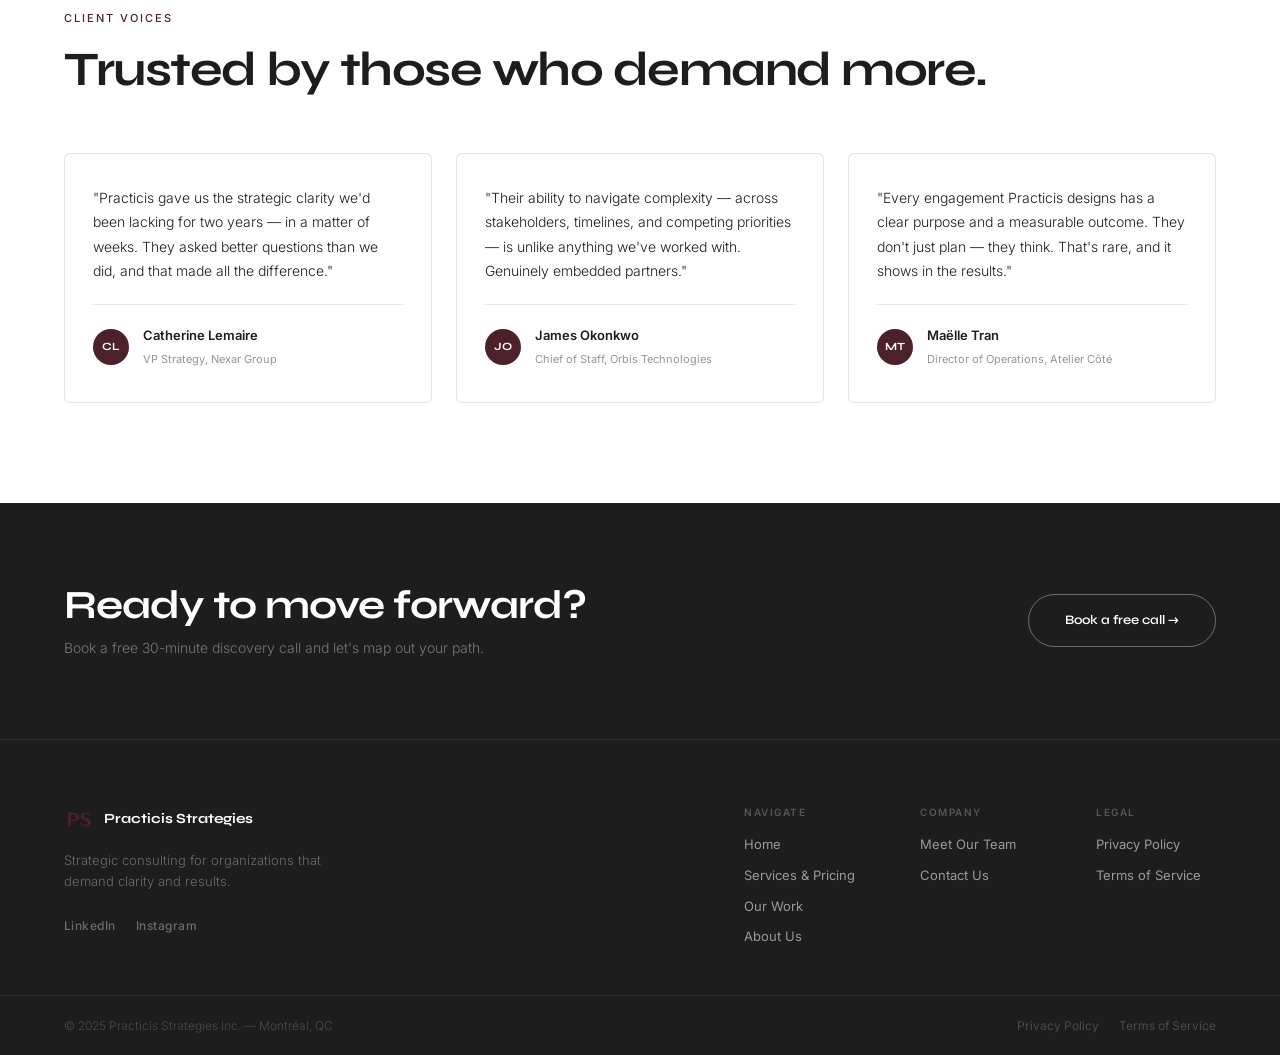
==== commit edb711e8: "Fix merge conflict in index.html — restore correct version" ====
--- a/index.html
+++ b/index.html
@@ -1,7 +1,6 @@
 <!DOCTYPE html>
 <html lang="en">
 <head>
-<<<<<<< HEAD
 <meta charset="UTF-8">
 <meta name="viewport" content="width=device-width, initial-scale=1.0">
 <title>Practicis Strategies — Management Consulting</title>
@@ -203,119 +202,10 @@
     <div class="hero-actions">
       <a href="services.html" class="btn-primary">Explore packages →</a>
       <a href="work.html" class="btn-secondary">See our work</a>
-=======
-  <meta charset="UTF-8" />
-  <meta name="viewport" content="width=device-width, initial-scale=1.0" />
-  <title>Practicis Strategies — Helping Startups Start Up</title>
-  <link rel="preconnect" href="https://fonts.googleapis.com" />
-  <link rel="preconnect" href="https://fonts.gstatic.com" crossorigin />
-  <link href="https://fonts.googleapis.com/css2?family=Inter:wght@400;500;600;700;800;900&display=swap" rel="stylesheet" />
-  <link rel="stylesheet" href="css/styles.css" />
-</head>
-<body>
-
-<!-- ═══════════════ NAVIGATION ═══════════════ -->
-<nav id="navbar">
-  <div class="nav-container">
-    <a href="#" class="logo">Practicis<span>.</span></a>
-    <button class="mobile-toggle" aria-label="Toggle menu" onclick="toggleMenu()">
-      <span></span><span></span><span></span>
-    </button>
-    <ul class="nav-links">
-      <li><a href="#about">About</a></li>
-      <li><a href="#services">Services</a></li>
-      <li><a href="#process">Process</a></li>
-      <li><a href="#faq">FAQ</a></li>
-      <li><a href="#contact" class="nav-cta">Book a Call</a></li>
-    </ul>
-  </div>
-</nav>
-
-<!-- ═══════════════ HERO ═══════════════ -->
-<header id="hero">
-  <div class="hero-bg-shapes">
-    <div class="shape shape-1"></div>
-    <div class="shape shape-2"></div>
-    <div class="shape shape-3"></div>
-  </div>
-  <div class="container hero-content">
-    <p class="hero-eyebrow">Operations Management Consulting</p>
-    <h1>Helping startups<br /><span class="gradient-text">start up.</span></h1>
-    <p class="hero-sub">We build the operational backbone your startup needs — from brand foundations and websites to streamlined workflows — so you can focus on growth.</p>
-    <div class="hero-buttons">
-      <a href="#services" class="btn btn-primary">Explore Packages</a>
-      <a href="#contact" class="btn btn-outline">Get in Touch</a>
-    </div>
-    <div class="hero-stats">
-      <div class="stat">
-        <span class="stat-number" data-target="50">0</span><span class="stat-suffix">+</span>
-        <span class="stat-label">Startups Launched</span>
-      </div>
-      <div class="stat">
-        <span class="stat-number" data-target="98">0</span><span class="stat-suffix">%</span>
-        <span class="stat-label">Client Satisfaction</span>
-      </div>
-      <div class="stat">
-        <span class="stat-number" data-target="4">0</span><span class="stat-suffix"></span>
-        <span class="stat-label">Core Packages</span>
-      </div>
-    </div>
-  </div>
-</header>
-
-<!-- ═══════════════ ABOUT ═══════════════ -->
-<section id="about">
-  <div class="container">
-    <div class="section-header">
-      <p class="section-eyebrow">Who We Are</p>
-      <h2>Operations expertise,<br /><span class="gradient-text">startup speed.</span></h2>
-    </div>
-    <div class="about-grid">
-      <div class="about-text">
-        <p>Practicis Strategies is an operations management consulting agency built for founders who are ready to move fast — but smart. We know that early-stage companies need more than just a great idea; they need systems, structure, and a professional presence from day one.</p>
-        <p>We handle the operational heavy lifting so you can stay focused on what matters most: building your product, serving your customers, and scaling your vision.</p>
-        <div class="about-highlights">
-          <div class="highlight">
-            <div class="highlight-icon">
-              <svg width="24" height="24" fill="none" stroke="currentColor" stroke-width="2" stroke-linecap="round" stroke-linejoin="round"><path d="M22 11.08V12a10 10 0 1 1-5.93-9.14"/><polyline points="22 4 12 14.01 9 11.01"/></svg>
-            </div>
-            <div>
-              <strong>Startup-First Approach</strong>
-              <p>Every service is designed for the pace and budget of early-stage companies.</p>
-            </div>
-          </div>
-          <div class="highlight">
-            <div class="highlight-icon">
-              <svg width="24" height="24" fill="none" stroke="currentColor" stroke-width="2" stroke-linecap="round" stroke-linejoin="round"><circle cx="12" cy="12" r="10"/><path d="M8 14s1.5 2 4 2 4-2 4-2"/><line x1="9" y1="9" x2="9.01" y2="9"/><line x1="15" y1="9" x2="15.01" y2="9"/></svg>
-            </div>
-            <div>
-              <strong>End-to-End Delivery</strong>
-              <p>From brand identity to digital infrastructure — we cover the full operational stack.</p>
-            </div>
-          </div>
-          <div class="highlight">
-            <div class="highlight-icon">
-              <svg width="24" height="24" fill="none" stroke="currentColor" stroke-width="2" stroke-linecap="round" stroke-linejoin="round"><path d="M17 21v-2a4 4 0 0 0-4-4H5a4 4 0 0 0-4 4v2"/><circle cx="9" cy="7" r="4"/><path d="M23 21v-2a4 4 0 0 0-3-3.87"/><path d="M16 3.13a4 4 0 0 1 0 7.75"/></svg>
-            </div>
-            <div>
-              <strong>Hands-On Partnership</strong>
-              <p>We don't just advise — we build alongside you, delivering real assets you can use immediately.</p>
-            </div>
-          </div>
-        </div>
-      </div>
-      <div class="about-image">
-        <div class="about-image-placeholder">
-          <svg width="64" height="64" fill="none" stroke="currentColor" stroke-width="1.5" stroke-linecap="round" stroke-linejoin="round" opacity="0.5"><rect x="4" y="4" width="56" height="56" rx="8"/><circle cx="22" cy="24" r="6"/><path d="M60 44 L44 28 L16 56"/></svg>
-          <span>Your Photo Here</span>
-        </div>
-      </div>
->>>>>>> b52f6ebeee7ce0c2307b40762b3b5d35ac22e72b
     </div>
   </div>
 </section>
 
-<<<<<<< HEAD
 <!-- STATS -->
 <div class="stats">
   <div class="stat-item" data-reveal data-reveal-delay="1"><div class="stat-number">80+</div><div class="stat-label">Mandates Completed</div></div>
@@ -393,150 +283,10 @@
         <li class="pkg-feature">Platform-specific growth roadmap</li>
       </ul>
       <a href="contact.html" class="btn-pkg">Request an audit →</a>
-=======
-<!-- ═══════════════ SERVICES ═══════════════ -->
-<section id="services">
-  <div class="container">
-    <div class="section-header">
-      <p class="section-eyebrow">What We Offer</p>
-      <h2>Packages built for<br /><span class="gradient-text">where you are.</span></h2>
-      <p class="section-sub">Whether you're just getting started or looking to optimize what you already have, we've got a package for you.</p>
-    </div>
-
-    <div class="packages-grid">
-      <!-- Package 1 — Consultation -->
-      <div class="package-card">
-        <div class="package-badge">Flexible</div>
-        <h3>Consultation</h3>
-        <p class="package-desc">One-on-one strategic guidance for your operational challenges. Bring your questions — we'll bring the answers.</p>
-        <div class="package-price">
-          <span class="price">$150</span>
-          <span class="price-unit">/hour</span>
-        </div>
-        <ul class="package-features">
-          <li>
-            <svg width="18" height="18" fill="none" stroke="currentColor" stroke-width="2.5" stroke-linecap="round" stroke-linejoin="round"><polyline points="20 6 9 17 4 12"/></svg>
-            1-on-1 strategy session
-          </li>
-          <li>
-            <svg width="18" height="18" fill="none" stroke="currentColor" stroke-width="2.5" stroke-linecap="round" stroke-linejoin="round"><polyline points="20 6 9 17 4 12"/></svg>
-            Operational problem-solving
-          </li>
-          <li>
-            <svg width="18" height="18" fill="none" stroke="currentColor" stroke-width="2.5" stroke-linecap="round" stroke-linejoin="round"><polyline points="20 6 9 17 4 12"/></svg>
-            Actionable next steps
-          </li>
-          <li>
-            <svg width="18" height="18" fill="none" stroke="currentColor" stroke-width="2.5" stroke-linecap="round" stroke-linejoin="round"><polyline points="20 6 9 17 4 12"/></svg>
-            Follow-up summary email
-          </li>
-        </ul>
-        <a href="#contact" class="btn btn-outline btn-block">Book a Session</a>
-      </div>
-
-      <!-- Package 2 — Startup Foundations (featured) -->
-      <div class="package-card featured">
-        <div class="package-badge">Most Popular</div>
-        <h3>Startup Foundations</h3>
-        <p class="package-desc">Everything you need to launch with a professional, organized presence — all in one package.</p>
-        <div class="package-price">
-          <span class="price">$999</span>
-          <span class="price-unit">flat rate</span>
-        </div>
-        <ul class="package-features">
-          <li>
-            <svg width="18" height="18" fill="none" stroke="currentColor" stroke-width="2.5" stroke-linecap="round" stroke-linejoin="round"><polyline points="20 6 9 17 4 12"/></svg>
-            Discovery call
-          </li>
-          <li>
-            <svg width="18" height="18" fill="none" stroke="currentColor" stroke-width="2.5" stroke-linecap="round" stroke-linejoin="round"><polyline points="20 6 9 17 4 12"/></svg>
-            Static website design &amp; build
-          </li>
-          <li>
-            <svg width="18" height="18" fill="none" stroke="currentColor" stroke-width="2.5" stroke-linecap="round" stroke-linejoin="round"><polyline points="20 6 9 17 4 12"/></svg>
-            Workspace &amp; drives organization
-          </li>
-          <li>
-            <svg width="18" height="18" fill="none" stroke="currentColor" stroke-width="2.5" stroke-linecap="round" stroke-linejoin="round"><polyline points="20 6 9 17 4 12"/></svg>
-            Professional email setup
-          </li>
-          <li>
-            <svg width="18" height="18" fill="none" stroke="currentColor" stroke-width="2.5" stroke-linecap="round" stroke-linejoin="round"><polyline points="20 6 9 17 4 12"/></svg>
-            Social media registration
-          </li>
-          <li>
-            <svg width="18" height="18" fill="none" stroke="currentColor" stroke-width="2.5" stroke-linecap="round" stroke-linejoin="round"><polyline points="20 6 9 17 4 12"/></svg>
-            Startup brand kit
-          </li>
-        </ul>
-        <a href="#contact" class="btn btn-primary btn-block">Get Started</a>
-      </div>
-
-      <!-- Package 3 — Website & SEO Audit -->
-      <div class="package-card">
-        <div class="package-badge">Growth</div>
-        <h3>Website &amp; SEO Audit</h3>
-        <p class="package-desc">A comprehensive review of your website's performance, user experience, and search engine visibility.</p>
-        <div class="package-price">
-          <span class="price">$599</span>
-          <span class="price-unit">flat rate</span>
-        </div>
-        <ul class="package-features">
-          <li>
-            <svg width="18" height="18" fill="none" stroke="currentColor" stroke-width="2.5" stroke-linecap="round" stroke-linejoin="round"><polyline points="20 6 9 17 4 12"/></svg>
-            Full site performance analysis
-          </li>
-          <li>
-            <svg width="18" height="18" fill="none" stroke="currentColor" stroke-width="2.5" stroke-linecap="round" stroke-linejoin="round"><polyline points="20 6 9 17 4 12"/></svg>
-            SEO health check &amp; keyword gaps
-          </li>
-          <li>
-            <svg width="18" height="18" fill="none" stroke="currentColor" stroke-width="2.5" stroke-linecap="round" stroke-linejoin="round"><polyline points="20 6 9 17 4 12"/></svg>
-            UX &amp; conversion recommendations
-          </li>
-          <li>
-            <svg width="18" height="18" fill="none" stroke="currentColor" stroke-width="2.5" stroke-linecap="round" stroke-linejoin="round"><polyline points="20 6 9 17 4 12"/></svg>
-            Detailed report with action items
-          </li>
-        </ul>
-        <a href="#contact" class="btn btn-outline btn-block">Request an Audit</a>
-      </div>
-
-      <!-- Package 4 — Marketing & Socials Audit -->
-      <div class="package-card">
-        <div class="package-badge">Optimize</div>
-        <h3>Marketing &amp; Socials Audit</h3>
-        <p class="package-desc">A deep dive into your social media and marketing channels to find what's working — and what's not.</p>
-        <div class="package-price">
-          <span class="price">$399</span>
-          <span class="price-unit">flat rate</span>
-        </div>
-        <ul class="package-features">
-          <li>
-            <svg width="18" height="18" fill="none" stroke="currentColor" stroke-width="2.5" stroke-linecap="round" stroke-linejoin="round"><polyline points="20 6 9 17 4 12"/></svg>
-            Social channel performance review
-          </li>
-          <li>
-            <svg width="18" height="18" fill="none" stroke="currentColor" stroke-width="2.5" stroke-linecap="round" stroke-linejoin="round"><polyline points="20 6 9 17 4 12"/></svg>
-            Content &amp; engagement analysis
-          </li>
-          <li>
-            <svg width="18" height="18" fill="none" stroke="currentColor" stroke-width="2.5" stroke-linecap="round" stroke-linejoin="round"><polyline points="20 6 9 17 4 12"/></svg>
-            Competitor benchmarking
-          </li>
-          <li>
-            <svg width="18" height="18" fill="none" stroke="currentColor" stroke-width="2.5" stroke-linecap="round" stroke-linejoin="round"><polyline points="20 6 9 17 4 12"/></svg>
-            Strategy roadmap &amp; quick wins
-          </li>
-        </ul>
-        <a href="#contact" class="btn btn-outline btn-block">Request an Audit</a>
-      </div>
->>>>>>> b52f6ebeee7ce0c2307b40762b3b5d35ac22e72b
     </div>
   </div>
 </section>
 
-<<<<<<< HEAD
 <!-- PULL QUOTE -->
 <div class="break-quote">
   <blockquote data-reveal="left">Good strategy doesn't just answer <em>where you're going</em> —<br>it defines how you'll get there, and who goes with you.</blockquote>
@@ -608,44 +358,10 @@
     <div class="testimonial" data-reveal data-reveal-delay="3">
       <blockquote>"Every engagement Practicis designs has a clear purpose and a measurable outcome. They don't just plan — they think. That's rare, and it shows in the results."</blockquote>
       <div class="testimonial-footer"><div class="avatar">MT</div><div class="testimonial-author"><strong>Maëlle Tran</strong><span>Director of Operations, Atelier Côté</span></div></div>
-=======
-<!-- ═══════════════ PROCESS ═══════════════ -->
-<section id="process">
-  <div class="container">
-    <div class="section-header">
-      <p class="section-eyebrow">How It Works</p>
-      <h2>Simple process,<br /><span class="gradient-text">serious results.</span></h2>
-    </div>
-    <div class="process-steps">
-      <div class="process-step">
-        <div class="step-number">01</div>
-        <h3>Discovery</h3>
-        <p>We hop on a call to understand your business, goals, and current operational state. No templates — just real conversation.</p>
-      </div>
-      <div class="process-connector"></div>
-      <div class="process-step">
-        <div class="step-number">02</div>
-        <h3>Strategy</h3>
-        <p>We map out a tailored plan covering exactly what needs to be built, organized, or optimized for your startup.</p>
-      </div>
-      <div class="process-connector"></div>
-      <div class="process-step">
-        <div class="step-number">03</div>
-        <h3>Execution</h3>
-        <p>We get to work — building your website, setting up your tools, organizing your workspace, and creating your brand assets.</p>
-      </div>
-      <div class="process-connector"></div>
-      <div class="process-step">
-        <div class="step-number">04</div>
-        <h3>Handoff</h3>
-        <p>You receive everything ready to go, with a walkthrough so you know exactly how to use and maintain what we've built.</p>
-      </div>
->>>>>>> b52f6ebeee7ce0c2307b40762b3b5d35ac22e72b
     </div>
   </div>
 </section>
 
-<<<<<<< HEAD
 <!-- CTA BAND -->
 <div class="cta-band">
   <div data-reveal="left">
@@ -694,206 +410,10 @@
     <div class="footer-legal">
       <a href="privacy.html">Privacy Policy</a>
       <a href="terms.html">Terms of Service</a>
-=======
-<!-- ═══════════════ TESTIMONIALS ═══════════════ -->
-<section id="testimonials">
-  <div class="container">
-    <div class="section-header">
-      <p class="section-eyebrow">What Clients Say</p>
-      <h2>Trusted by founders<br /><span class="gradient-text">who ship.</span></h2>
-    </div>
-    <div class="testimonials-grid">
-      <div class="testimonial-card">
-        <div class="testimonial-stars">
-          <svg width="18" height="18" viewBox="0 0 24 24" fill="currentColor"><path d="M12 2l3.09 6.26L22 9.27l-5 4.87 1.18 6.88L12 17.77l-6.18 3.25L7 14.14 2 9.27l6.91-1.01L12 2z"/></svg>
-          <svg width="18" height="18" viewBox="0 0 24 24" fill="currentColor"><path d="M12 2l3.09 6.26L22 9.27l-5 4.87 1.18 6.88L12 17.77l-6.18 3.25L7 14.14 2 9.27l6.91-1.01L12 2z"/></svg>
-          <svg width="18" height="18" viewBox="0 0 24 24" fill="currentColor"><path d="M12 2l3.09 6.26L22 9.27l-5 4.87 1.18 6.88L12 17.77l-6.18 3.25L7 14.14 2 9.27l6.91-1.01L12 2z"/></svg>
-          <svg width="18" height="18" viewBox="0 0 24 24" fill="currentColor"><path d="M12 2l3.09 6.26L22 9.27l-5 4.87 1.18 6.88L12 17.77l-6.18 3.25L7 14.14 2 9.27l6.91-1.01L12 2z"/></svg>
-          <svg width="18" height="18" viewBox="0 0 24 24" fill="currentColor"><path d="M12 2l3.09 6.26L22 9.27l-5 4.87 1.18 6.88L12 17.77l-6.18 3.25L7 14.14 2 9.27l6.91-1.01L12 2z"/></svg>
-        </div>
-        <p>"Practicis took us from a messy Google Drive and no online presence to a fully organized, professional startup in under two weeks. Absolutely worth every dollar."</p>
-        <div class="testimonial-author">
-          <div class="author-avatar">JR</div>
-          <div>
-            <strong>Jordan R.</strong>
-            <span>Founder, NovaTech</span>
-          </div>
-        </div>
-      </div>
-      <div class="testimonial-card">
-        <div class="testimonial-stars">
-          <svg width="18" height="18" viewBox="0 0 24 24" fill="currentColor"><path d="M12 2l3.09 6.26L22 9.27l-5 4.87 1.18 6.88L12 17.77l-6.18 3.25L7 14.14 2 9.27l6.91-1.01L12 2z"/></svg>
-          <svg width="18" height="18" viewBox="0 0 24 24" fill="currentColor"><path d="M12 2l3.09 6.26L22 9.27l-5 4.87 1.18 6.88L12 17.77l-6.18 3.25L7 14.14 2 9.27l6.91-1.01L12 2z"/></svg>
-          <svg width="18" height="18" viewBox="0 0 24 24" fill="currentColor"><path d="M12 2l3.09 6.26L22 9.27l-5 4.87 1.18 6.88L12 17.77l-6.18 3.25L7 14.14 2 9.27l6.91-1.01L12 2z"/></svg>
-          <svg width="18" height="18" viewBox="0 0 24 24" fill="currentColor"><path d="M12 2l3.09 6.26L22 9.27l-5 4.87 1.18 6.88L12 17.77l-6.18 3.25L7 14.14 2 9.27l6.91-1.01L12 2z"/></svg>
-          <svg width="18" height="18" viewBox="0 0 24 24" fill="currentColor"><path d="M12 2l3.09 6.26L22 9.27l-5 4.87 1.18 6.88L12 17.77l-6.18 3.25L7 14.14 2 9.27l6.91-1.01L12 2z"/></svg>
-        </div>
-        <p>"The SEO audit alone paid for itself. We saw a 40% traffic increase within a month of implementing their recommendations. Clear, actionable, no fluff."</p>
-        <div class="testimonial-author">
-          <div class="author-avatar">SM</div>
-          <div>
-            <strong>Samira M.</strong>
-            <span>CEO, GreenLeaf Co.</span>
-          </div>
-        </div>
-      </div>
-      <div class="testimonial-card">
-        <div class="testimonial-stars">
-          <svg width="18" height="18" viewBox="0 0 24 24" fill="currentColor"><path d="M12 2l3.09 6.26L22 9.27l-5 4.87 1.18 6.88L12 17.77l-6.18 3.25L7 14.14 2 9.27l6.91-1.01L12 2z"/></svg>
-          <svg width="18" height="18" viewBox="0 0 24 24" fill="currentColor"><path d="M12 2l3.09 6.26L22 9.27l-5 4.87 1.18 6.88L12 17.77l-6.18 3.25L7 14.14 2 9.27l6.91-1.01L12 2z"/></svg>
-          <svg width="18" height="18" viewBox="0 0 24 24" fill="currentColor"><path d="M12 2l3.09 6.26L22 9.27l-5 4.87 1.18 6.88L12 17.77l-6.18 3.25L7 14.14 2 9.27l6.91-1.01L12 2z"/></svg>
-          <svg width="18" height="18" viewBox="0 0 24 24" fill="currentColor"><path d="M12 2l3.09 6.26L22 9.27l-5 4.87 1.18 6.88L12 17.77l-6.18 3.25L7 14.14 2 9.27l6.91-1.01L12 2z"/></svg>
-          <svg width="18" height="18" viewBox="0 0 24 24" fill="currentColor"><path d="M12 2l3.09 6.26L22 9.27l-5 4.87 1.18 6.88L12 17.77l-6.18 3.25L7 14.14 2 9.27l6.91-1.01L12 2z"/></svg>
-        </div>
-        <p>"Chantale genuinely understands operations. The consultation session gave us a clear roadmap that we're still following six months later. Highly recommend."</p>
-        <div class="testimonial-author">
-          <div class="author-avatar">DK</div>
-          <div>
-            <strong>David K.</strong>
-            <span>Co-Founder, UrbanPulse</span>
-          </div>
-        </div>
-      </div>
-    </div>
-  </div>
-</section>
-
-<!-- ═══════════════ FAQ ═══════════════ -->
-<section id="faq">
-  <div class="container container-narrow">
-    <div class="section-header">
-      <p class="section-eyebrow">Questions</p>
-      <h2>Frequently asked<br /><span class="gradient-text">questions.</span></h2>
-    </div>
-    <div class="faq-list">
-      <div class="faq-item">
-        <button class="faq-question" onclick="toggleFaq(this)">
-          How long does the Startup Foundations package take?
-          <svg width="20" height="20" fill="none" stroke="currentColor" stroke-width="2" stroke-linecap="round" stroke-linejoin="round"><polyline points="6 9 12 15 18 9"/></svg>
-        </button>
-        <div class="faq-answer">
-          <p>Most Startup Foundations projects are completed within 2–3 weeks, depending on the complexity of your needs and how quickly we receive your input during the discovery phase.</p>
-        </div>
-      </div>
-      <div class="faq-item">
-        <button class="faq-question" onclick="toggleFaq(this)">
-          Do I need to prepare anything before our consultation?
-          <svg width="20" height="20" fill="none" stroke="currentColor" stroke-width="2" stroke-linecap="round" stroke-linejoin="round"><polyline points="6 9 12 15 18 9"/></svg>
-        </button>
-        <div class="faq-answer">
-          <p>Just bring your questions and a general idea of where you're stuck. We'll guide the conversation from there. If you have existing assets (logo, brand colors, domain, etc.), have those handy too.</p>
-        </div>
-      </div>
-      <div class="faq-item">
-        <button class="faq-question" onclick="toggleFaq(this)">
-          What kind of website do I get with the Startup Foundations package?
-          <svg width="20" height="20" fill="none" stroke="currentColor" stroke-width="2" stroke-linecap="round" stroke-linejoin="round"><polyline points="6 9 12 15 18 9"/></svg>
-        </button>
-        <div class="faq-answer">
-          <p>You'll receive a professionally designed, mobile-responsive static website. It typically includes a homepage, about section, services, and contact information — perfect for establishing your online presence as you grow.</p>
-        </div>
-      </div>
-      <div class="faq-item">
-        <button class="faq-question" onclick="toggleFaq(this)">
-          Can I bundle multiple packages together?
-          <svg width="20" height="20" fill="none" stroke="currentColor" stroke-width="2" stroke-linecap="round" stroke-linejoin="round"><polyline points="6 9 12 15 18 9"/></svg>
-        </button>
-        <div class="faq-answer">
-          <p>Absolutely! Many clients start with the Startup Foundations package and add an audit later as they grow. We're happy to discuss custom bundles — just reach out and we'll put together a tailored proposal.</p>
-        </div>
-      </div>
-      <div class="faq-item">
-        <button class="faq-question" onclick="toggleFaq(this)">
-          What's included in the brand kit?
-          <svg width="20" height="20" fill="none" stroke="currentColor" stroke-width="2" stroke-linecap="round" stroke-linejoin="round"><polyline points="6 9 12 15 18 9"/></svg>
-        </button>
-        <div class="faq-answer">
-          <p>The startup brand kit includes a logo concept, color palette, font selections, and basic brand guidelines — everything you need to maintain a consistent, professional look across all your channels.</p>
-        </div>
-      </div>
-    </div>
-  </div>
-</section>
-
-<!-- ═══════════════ CONTACT / CTA ═══════════════ -->
-<section id="contact">
-  <div class="container">
-    <div class="contact-wrapper">
-      <div class="contact-info">
-        <p class="section-eyebrow">Let's Talk</p>
-        <h2>Ready to get<br /><span class="gradient-text">organized?</span></h2>
-        <p>Whether you're launching something new or leveling up what you already have, we'd love to hear from you.</p>
-        <div class="contact-details">
-          <div class="contact-item">
-            <svg width="20" height="20" fill="none" stroke="currentColor" stroke-width="2" stroke-linecap="round" stroke-linejoin="round"><path d="M4 4h16c1.1 0 2 .9 2 2v12c0 1.1-.9 2-2 2H4c-1.1 0-2-.9-2-2V6c0-1.1.9-2 2-2z"/><polyline points="22,6 12,13 2,6"/></svg>
-            <a href="mailto:cstreeting@practicisstrategies.com">cstreeting@practicisstrategies.com</a>
-          </div>
-        </div>
-        <div class="social-links">
-          <a href="#" aria-label="LinkedIn" class="social-icon">
-            <svg width="20" height="20" viewBox="0 0 24 24" fill="currentColor"><path d="M20.447 20.452h-3.554v-5.569c0-1.328-.027-3.037-1.852-3.037-1.853 0-2.136 1.445-2.136 2.939v5.667H9.351V9h3.414v1.561h.046c.477-.9 1.637-1.85 3.37-1.85 3.601 0 4.267 2.37 4.267 5.455v6.286zM5.337 7.433a2.062 2.062 0 0 1-2.063-2.065 2.064 2.064 0 1 1 2.063 2.065zm1.782 13.019H3.555V9h3.564v11.452zM22.225 0H1.771C.792 0 0 .774 0 1.729v20.542C0 23.227.792 24 1.771 24h20.451C23.2 24 24 23.227 24 22.271V1.729C24 .774 23.2 0 22.222 0h.003z"/></svg>
-          </a>
-          <a href="#" aria-label="Instagram" class="social-icon">
-            <svg width="20" height="20" viewBox="0 0 24 24" fill="currentColor"><path d="M12 2.163c3.204 0 3.584.012 4.85.07 3.252.148 4.771 1.691 4.919 4.919.058 1.265.069 1.645.069 4.849 0 3.205-.012 3.584-.069 4.849-.149 3.225-1.664 4.771-4.919 4.919-1.266.058-1.644.07-4.85.07-3.204 0-3.584-.012-4.849-.07-3.26-.149-4.771-1.699-4.919-4.92-.058-1.265-.07-1.644-.07-4.849 0-3.204.013-3.583.07-4.849.149-3.227 1.664-4.771 4.919-4.919 1.266-.057 1.645-.069 4.849-.069zM12 0C8.741 0 8.333.014 7.053.072 2.695.272.273 2.69.073 7.052.014 8.333 0 8.741 0 12c0 3.259.014 3.668.072 4.948.2 4.358 2.618 6.78 6.98 6.98C8.333 23.986 8.741 24 12 24c3.259 0 3.668-.014 4.948-.072 4.354-.2 6.782-2.618 6.979-6.98.059-1.28.073-1.689.073-4.948 0-3.259-.014-3.667-.072-4.947-.196-4.354-2.617-6.78-6.979-6.98C15.668.014 15.259 0 12 0zm0 5.838a6.162 6.162 0 1 0 0 12.324 6.162 6.162 0 0 0 0-12.324zM12 16a4 4 0 1 1 0-8 4 4 0 0 1 0 8zm6.406-11.845a1.44 1.44 0 1 0 0 2.881 1.44 1.44 0 0 0 0-2.881z"/></svg>
-          </a>
-          <a href="#" aria-label="Twitter / X" class="social-icon">
-            <svg width="20" height="20" viewBox="0 0 24 24" fill="currentColor"><path d="M18.244 2.25h3.308l-7.227 8.26 8.502 11.24H16.17l-5.214-6.817L4.99 21.75H1.68l7.73-8.835L1.254 2.25H8.08l4.713 6.231zm-1.161 17.52h1.833L7.084 4.126H5.117z"/></svg>
-          </a>
-        </div>
-      </div>
-      <form class="contact-form" onsubmit="handleSubmit(event)">
-        <div class="form-group">
-          <label for="name">Name</label>
-          <input type="text" id="name" name="name" placeholder="Your full name" required />
-        </div>
-        <div class="form-group">
-          <label for="email">Email</label>
-          <input type="email" id="email" name="email" placeholder="you@company.com" required />
-        </div>
-        <div class="form-group">
-          <label for="service">Interested In</label>
-          <select id="service" name="service">
-            <option value="">Select a package...</option>
-            <option value="consultation">Consultation ($150/hr)</option>
-            <option value="startup-foundations">Startup Foundations ($999)</option>
-            <option value="seo-audit">Website &amp; SEO Audit ($599)</option>
-            <option value="marketing-audit">Marketing &amp; Socials Audit ($399)</option>
-          </select>
-        </div>
-        <div class="form-group">
-          <label for="message">Message</label>
-          <textarea id="message" name="message" rows="4" placeholder="Tell us a bit about your project..."></textarea>
-        </div>
-        <button type="submit" class="btn btn-primary btn-block">Send Message</button>
-      </form>
-    </div>
-  </div>
-</section>
-
-<!-- ═══════════════ FOOTER ═══════════════ -->
-<footer>
-  <div class="container">
-    <div class="footer-content">
-      <div class="footer-brand">
-        <a href="#" class="logo">Practicis<span>.</span></a>
-        <p>Helping startups start up.</p>
-      </div>
-      <div class="footer-links">
-        <a href="#about">About</a>
-        <a href="#services">Services</a>
-        <a href="#process">Process</a>
-        <a href="#faq">FAQ</a>
-        <a href="#contact">Contact</a>
-      </div>
-    </div>
-    <div class="footer-bottom">
-      <p>&copy; 2026 Practicis Strategies. All rights reserved.</p>
->>>>>>> b52f6ebeee7ce0c2307b40762b3b5d35ac22e72b
     </div>
   </div>
 </footer>
 
-<<<<<<< HEAD
 <script>
   const btn = document.getElementById('hamburger');
   const drawer = document.getElementById('nav-drawer');
@@ -929,8 +449,5 @@
     });
   });
 </script>
-=======
-<script src="js/script.js"></script>
->>>>>>> b52f6ebeee7ce0c2307b40762b3b5d35ac22e72b
 </body>
 </html>
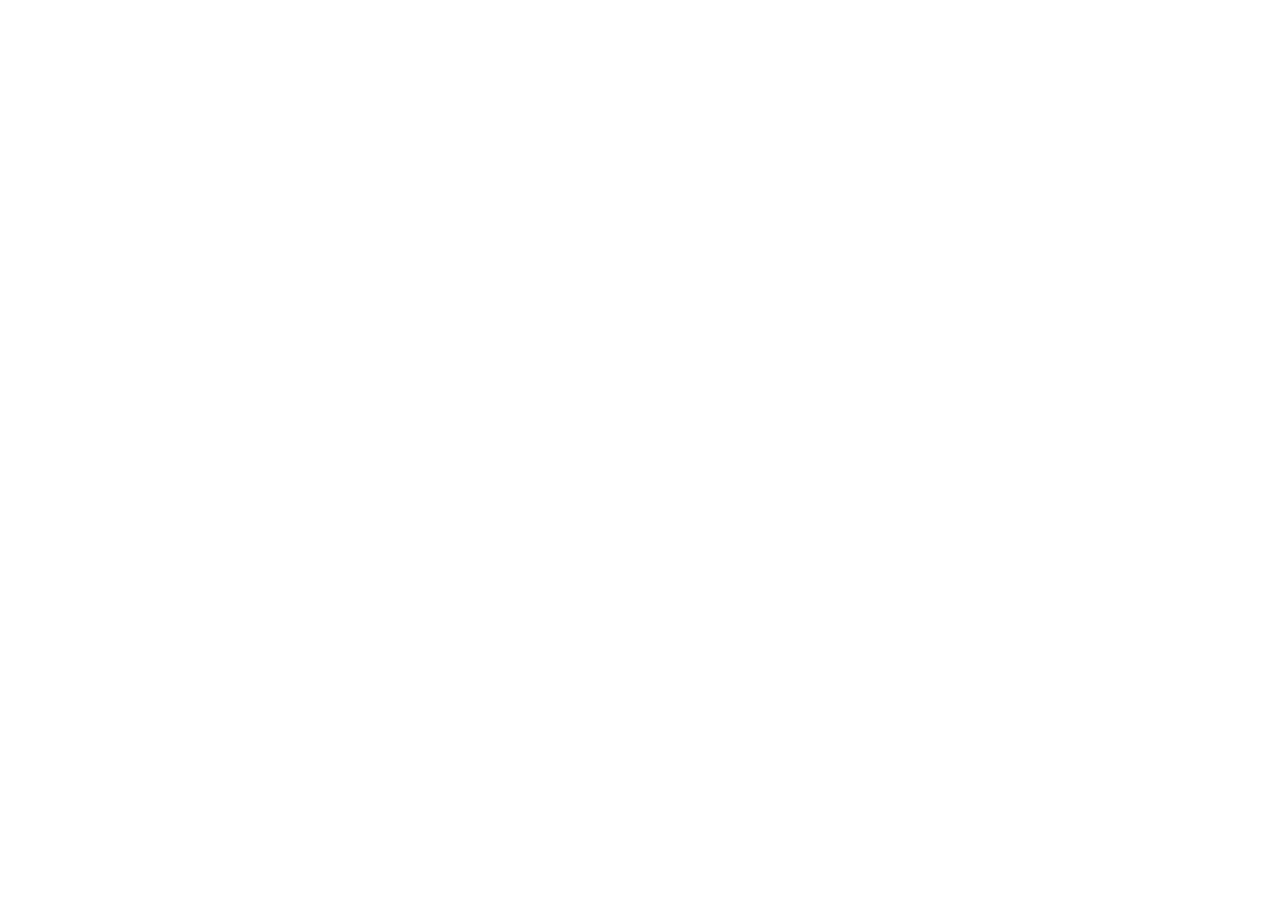
==== commit d48ac005: "Redirect practicisstrategies.com to chantalestreeting.com Co-Authored-By: Claude Opus 5.5 <noreply@a" ====
--- a/index.html
+++ b/index.html
@@ -1,453 +1,15 @@
-<!DOCTYPE html>
+<!doctype html>
 <html lang="en">
 <head>
-<meta charset="UTF-8">
-<meta name="viewport" content="width=device-width, initial-scale=1.0">
-<title>Practicis Strategies — Management Consulting</title>
-<link rel="icon" type="image/x-icon" href="img/favicon.ico">
-<link rel="icon" type="image/png" sizes="16x16" href="img/favicon-16x16.png">
-<link rel="icon" type="image/png" sizes="32x32" href="img/favicon-32x32.png">
-<link rel="apple-touch-icon" sizes="180x180" href="img/apple-touch-icon.png">
-<link rel="icon" type="image/png" sizes="192x192" href="img/android-chrome-192x192.png">
-<link rel="icon" type="image/png" sizes="512x512" href="img/android-chrome-512x512.png">
-<link rel="preconnect" href="https://fonts.googleapis.com">
-<link rel="preconnect" href="https://fonts.gstatic.com" crossorigin>
-<link href="https://fonts.googleapis.com/css2?family=Syne:wght@400;500;600;700;800&family=Inter:wght@300;400;500;800&display=swap" rel="stylesheet">
-<link rel="stylesheet" href="practicis.css">
-<style>
-  /* ── HOME HERO ─────────────────────────────────────────── */
-  .hero {
-    padding: 120px 64px 72px;
-    background-color: var(--black);
-    background-image:
-      linear-gradient(to right, rgba(29,29,29,0.97) 45%, rgba(29,29,29,0.55) 100%),
-      url('https://images.unsplash.com/photo-1522202176988-66273c2fd55f?w=1600&q=80');
-    background-size: cover; background-position: center 40%;
-    display: flex; flex-direction: column; justify-content: center;
-    position: relative; overflow: hidden;
-  }
-  .hero::before {
-    content: ''; position: absolute; left: 0; top: 0; bottom: 0;
-    width: 4px; background: var(--bordeaux); z-index: 1;
-  }
-  .hero-label {
-    display: inline-flex; align-items: center; gap: 10px;
-    background: rgba(255,255,255,0.08); border-radius: 100px;
-    padding: 7px 16px; margin-bottom: 36px; width: fit-content;
-  }
-  .hero-label .pill-dot { width: 6px; height: 6px; border-radius: 50%; background: var(--bordeaux); }
-  .hero-label span { font-size: 11px; letter-spacing: 0.5px; color: rgba(255,255,255,0.5); }
-  .hero h1 {
-    font-family: 'Syne', sans-serif;
-    font-size: clamp(40px, 6.5vw, 88px);
-    font-weight: 800; line-height: 0.95;
-    color: var(--white); letter-spacing: -3px;
-    max-width: 820px; margin-bottom: 40px;
-  }
-  .hero h1 .accent { color: var(--bordeaux); }
-  .hero-bottom { display: flex; align-items: flex-end; justify-content: space-between; gap: 40px; }
-  .hero-sub { font-size: 15px; color: rgba(255,255,255,0.5); line-height: 1.75; max-width: 400px; font-weight: 300; }
-  .hero-actions { display: flex; flex-direction: column; gap: 14px; align-items: flex-end; }
-  .btn-secondary { font-size: 12px; color: rgba(255,255,255,0.4); display: flex; align-items: center; gap: 8px; white-space: nowrap; }
-  .btn-secondary::after { content: '↓'; }
-
-  /* Hero load animations */
-  .hero-label {
-    opacity: 0;
-    animation: heroFadeUp 0.65s 0.1s cubic-bezier(0.16,1,0.3,1) forwards;
-  }
-  .hero h1 {
-    opacity: 0;
-    animation: heroFadeUp 0.7s 0.25s cubic-bezier(0.16,1,0.3,1) forwards;
-  }
-  .hero-bottom {
-    opacity: 0;
-    animation: heroFadeUp 0.7s 0.42s cubic-bezier(0.16,1,0.3,1) forwards;
-  }
-  @keyframes heroFadeUp {
-    from { opacity: 0; transform: translateY(20px); }
-    to   { opacity: 1; transform: none; }
-  }
-
-  /* ── SERVICES SECTION ─────────────────────────────────── */
-  .services { padding: 100px 64px; background: var(--white); }
-  .section-header { display: flex; justify-content: space-between; align-items: flex-end; gap: 40px; margin-bottom: 56px; }
-  .section-header-right { font-size: 14px; color: var(--muted); max-width: 340px; line-height: 1.7; font-weight: 300; }
-  .packages-grid { display: grid; grid-template-columns: repeat(4, 1fr); gap: 20px; }
-  .pkg-card {
-    background: var(--off-white); border: 1px solid var(--border);
-    border-radius: 8px; padding: 32px 24px 36px;
-    display: flex; flex-direction: column;
-    transition: transform .2s, box-shadow .2s;
-  }
-  .pkg-card:hover { transform: translateY(-4px); box-shadow: 0 16px 40px rgba(29,29,29,0.1); }
-  .pkg-card.featured { background: var(--black); border-color: var(--black); }
-  .pkg-card.featured .pkg-name, .pkg-card.featured .pkg-desc { color: var(--white); }
-  .pkg-card.featured .pkg-price { color: var(--white); }
-  .pkg-card.featured .pkg-feature { color: rgba(255,255,255,0.55); }
-  .pkg-card.featured .pkg-feature::before { background: var(--bordeaux); }
-  .pkg-card.featured .pkg-divider { border-color: rgba(255,255,255,0.1); }
-  .pkg-card.featured .btn-pkg { background: var(--bordeaux); color: var(--white); border-color: var(--bordeaux); }
-  .pkg-card.featured .btn-pkg:hover { background: var(--bordeaux-dk); }
-  .pkg-card.featured .pkg-badge { color: rgba(255,255,255,0.35); }
-  .pkg-badge { font-size: 10px; font-weight: 600; letter-spacing: 1.5px; text-transform: uppercase; color: var(--bordeaux); margin-bottom: 16px; display: block; }
-  .pkg-name { font-family: 'Syne', sans-serif; font-size: 19px; font-weight: 700; color: var(--black); letter-spacing: -0.3px; line-height: 1.2; margin-bottom: 10px; }
-  .pkg-price { font-family: 'Inter', sans-serif; font-size: 34px; font-weight: 800; color: var(--bordeaux); letter-spacing: -1.5px; line-height: 1; }
-  .pkg-price sub { font-size: 13px; font-weight: 400; letter-spacing: 0; vertical-align: baseline; color: var(--muted); }
-  .pkg-divider { border: none; border-top: 1px solid var(--border); margin: 20px 0; }
-  .pkg-desc { font-size: 13px; color: var(--muted); line-height: 1.75; font-weight: 300; margin-bottom: 16px; }
-  .pkg-features { list-style: none; display: flex; flex-direction: column; gap: 9px; flex: 1; margin-bottom: 28px; }
-  .pkg-feature { font-size: 12px; color: var(--muted); line-height: 1.5; display: flex; align-items: flex-start; gap: 10px; font-weight: 300; }
-  .pkg-feature::before { content: ''; display: inline-block; width: 5px; height: 5px; background: var(--bordeaux); border-radius: 50%; flex-shrink: 0; margin-top: 5px; }
-  .btn-pkg { display: block; text-align: center; font-family: 'Syne', sans-serif; font-size: 12px; font-weight: 600; padding: 14px 24px; border-radius: 100px; border: 1.5px solid var(--black); color: var(--black); transition: background .2s, color .2s; }
-  .btn-pkg:hover { background: var(--black); color: var(--white); }
-
-  /* ── CASES ────────────────────────────────────────────── */
-  .cases { padding: 100px 0; background: var(--off-white); }
-  .cases-inner { padding: 0 64px; }
-  .cases-list { margin-top: 56px; }
-  .case-row { display: grid; grid-template-columns: 64px 1fr 1.4fr auto auto; align-items: center; gap: 32px; padding: 36px 64px; border-top: 1px solid var(--border); cursor: pointer; transition: background .2s; }
-  .case-row:last-child { border-bottom: 1px solid var(--border); }
-  .case-row:hover { background: #EDE9E4; }
-  .case-row:hover .case-arrow { color: var(--bordeaux); }
-  .case-row:first-child { border-left: 4px solid var(--bordeaux); padding-left: 60px; }
-  .case-index { font-family: 'Syne', sans-serif; font-size: 13px; font-weight: 700; color: var(--border); }
-  .case-tag { font-size: 10px; letter-spacing: 2px; text-transform: uppercase; color: var(--bordeaux); margin-bottom: 6px; font-weight: 500; }
-  .case-meta h3 { font-family: 'Syne', sans-serif; font-size: 20px; font-weight: 700; color: var(--black); letter-spacing: -0.5px; line-height: 1.2; }
-  .case-desc { font-size: 13px; color: var(--muted); line-height: 1.75; font-weight: 300; }
-  .case-kpi { text-align: right; }
-  .case-kpi strong { font-family: 'Inter', sans-serif; font-size: 30px; font-weight: 800; color: var(--black); display: block; letter-spacing: -1px; line-height: 1; }
-  .case-kpi span { font-size: 10px; letter-spacing: 1px; text-transform: uppercase; color: var(--muted); }
-  .case-arrow { font-size: 18px; color: var(--border); transition: color .2s; }
-
-  /* ── TESTIMONIALS ─────────────────────────────────────── */
-  .testimonials { padding: 100px 64px; background: var(--white); }
-  .testimonials-grid { display: grid; grid-template-columns: repeat(3, 1fr); gap: 24px; margin-top: 56px; }
-  .testimonial { padding: 32px 28px; border: 1px solid var(--border); border-radius: 6px; display: flex; flex-direction: column; gap: 20px; transition: border-color .2s, transform .2s; }
-  .testimonial:hover { border-color: var(--bordeaux); transform: translateY(-3px); }
-  .testimonial blockquote { font-size: 14px; line-height: 1.75; color: var(--black); font-weight: 300; flex: 1; }
-  .testimonial-footer { display: flex; align-items: center; gap: 14px; padding-top: 20px; border-top: 1px solid var(--border); }
-  .avatar { width: 36px; height: 36px; border-radius: 50%; background: var(--bordeaux); display: flex; align-items: center; justify-content: center; font-family: 'Syne', sans-serif; font-size: 11px; font-weight: 700; color: white; flex-shrink: 0; }
-  .testimonial-author strong { display: block; font-size: 13px; font-weight: 600; color: var(--black); }
-  .testimonial-author span { font-size: 11px; color: var(--muted); }
-
-  /* ── RESPONSIVE HOME ──────────────────────────────────── */
-  @media (max-width: 1024px) {
-    .hero { padding: 100px 32px 60px; }
-    .hero h1 { font-size: clamp(38px, 7vw, 72px); letter-spacing: -2px; }
-    .hero-bottom { flex-direction: column; align-items: flex-start; gap: 28px; }
-    .hero-actions { flex-direction: row; align-items: center; }
-    .services { padding: 72px 32px; }
-    .section-header { flex-direction: column; align-items: flex-start; gap: 16px; margin-bottom: 40px; }
-    .packages-grid { grid-template-columns: repeat(2, 1fr); }
-    .cases { padding: 72px 0; }
-    .cases-inner { padding: 0 32px; }
-    .case-row { grid-template-columns: 48px 1fr auto; padding: 28px 32px; gap: 20px; }
-    .case-row:first-child { padding-left: 28px; }
-    .case-desc, .case-index { display: none; }
-    .testimonials { padding: 72px 32px; }
-    .testimonials-grid { grid-template-columns: 1fr 1fr; }
-  }
-  @media (max-width: 640px) {
-    .hero { padding: 88px 20px 52px; }
-    .hero h1 { font-size: clamp(34px, 10vw, 52px); letter-spacing: -2px; margin-bottom: 28px; }
-    .hero-sub { font-size: 14px; }
-    .hero-actions { flex-direction: column; align-items: flex-start; width: 100%; }
-    .btn-primary { width: 100%; text-align: center; }
-    .services { padding: 56px 20px; }
-    .packages-grid { grid-template-columns: 1fr; }
-    .cases-inner { padding: 0 20px; }
-    .case-row { grid-template-columns: 1fr auto; padding: 24px 20px; gap: 16px; }
-    .case-row:first-child { padding-left: 20px; border-left: 3px solid var(--bordeaux); }
-    .case-index, .case-desc, .case-kpi { display: none; }
-    .testimonials { padding: 56px 20px; }
-    .testimonials-grid { grid-template-columns: 1fr; }
-  }
-</style>
+<meta charset="utf-8">
+<meta name="viewport" content="width=device-width, initial-scale=1">
+<title>Redirecting to chantalestreeting.com</title>
+<link rel="canonical" href="https://chantalestreeting.com/">
+<meta http-equiv="refresh" content="0; url=https://chantalestreeting.com/">
+<meta name="robots" content="noindex">
+<script>location.replace("https://chantalestreeting.com/");</script>
 </head>
-<body>
-
-<!-- NAV -->
-<nav class="site-nav">
-  <a class="nav-logo" href="index.html">
-    <img src="img/apple-touch-icon.png" alt="Practicis Strategies">
-    <span class="nav-logo-text">Practicis Strategies</span>
-  </a>
-  <div class="nav-links">
-    <a href="about.html">About</a>
-    <a href="services.html">Services</a>
-    <a href="work.html">Work</a>
-    <a href="contact.html" class="nav-cta">Let's talk</a>
-  </div>
-  <button class="hamburger" id="hamburger" aria-label="Menu">
-    <span></span><span></span><span></span>
-  </button>
-</nav>
-<div class="nav-drawer" id="nav-drawer">
-  <a href="about.html">About</a>
-  <a href="services.html">Services</a>
-  <a href="work.html">Work</a>
-  <a href="contact.html" class="nav-cta">Let's talk</a>
-</div>
-
-<!-- HERO -->
-<section class="hero">
-  <div class="hero-label">
-    <span class="pill-dot"></span>
-    <span>Management Consulting — Montréal, QC</span>
-  </div>
-  <h1>Turning complex<br>challenges into<br><span class="accent">clear strategy.</span></h1>
-  <div class="hero-bottom">
-    <p class="hero-sub">Practicis Strategies partners with organizations navigating change — delivering the strategic clarity and operational rigor needed to perform at their best.</p>
-    <div class="hero-actions">
-      <a href="services.html" class="btn-primary">Explore packages →</a>
-      <a href="work.html" class="btn-secondary">See our work</a>
-    </div>
-  </div>
-</section>
-
-<!-- STATS -->
-<div class="stats">
-  <div class="stat-item" data-reveal data-reveal-delay="1"><div class="stat-number">80+</div><div class="stat-label">Mandates Completed</div></div>
-  <div class="stat-item" data-reveal data-reveal-delay="2"><div class="stat-number">12</div><div class="stat-label">Industries Served</div></div>
-  <div class="stat-item" data-reveal data-reveal-delay="3"><div class="stat-number">97%</div><div class="stat-label">Client Retention Rate</div></div>
-  <div class="stat-item" data-reveal data-reveal-delay="4"><div class="stat-number">8+</div><div class="stat-label">Years of Expertise</div></div>
-</div>
-
-<!-- SERVICES PREVIEW -->
-<section class="services">
-  <div class="section-header">
-    <div>
-      <div class="section-eyebrow" data-reveal>Our Packages</div>
-      <h2 class="section-title" data-reveal data-reveal-delay="1">Choose the right engagement.</h2>
-    </div>
-    <p class="section-header-right" data-reveal>Every package is designed to deliver clarity and momentum from day one. <a href="services.html" style="color:var(--bordeaux);font-weight:500;">See full details →</a></p>
-  </div>
-  <div class="packages-grid">
-    <div class="pkg-card" data-reveal data-reveal-delay="1">
-      <span class="pkg-badge">01 — Flexible</span>
-      <div class="pkg-name">Consultation</div>
-      <div class="pkg-price">$150 <sub>/hour</sub></div>
-      <hr class="pkg-divider">
-      <p class="pkg-desc">On-demand strategic guidance tailored to your current challenges.</p>
-      <ul class="pkg-features">
-        <li class="pkg-feature">One-on-one strategic session</li>
-        <li class="pkg-feature">Personalized action plan</li>
-        <li class="pkg-feature">Business & operations review</li>
-        <li class="pkg-feature">Follow-up summary & next steps</li>
-      </ul>
-      <a href="contact.html" class="btn-pkg">Book a session →</a>
-    </div>
-    <div class="pkg-card featured" data-reveal data-reveal-delay="2">
-      <span class="pkg-badge">02 — Most Popular</span>
-      <div class="pkg-name">Startup Foundations</div>
-      <div class="pkg-price">$999 <sub>flat</sub></div>
-      <hr class="pkg-divider">
-      <p class="pkg-desc">Everything a new business needs to launch professionally.</p>
-      <ul class="pkg-features">
-        <li class="pkg-feature">Discovery call & strategy session</li>
-        <li class="pkg-feature">Static website (up to 5 pages)</li>
-        <li class="pkg-feature">Google Drive workspace setup</li>
-        <li class="pkg-feature">Professional email configuration</li>
-        <li class="pkg-feature">Social media account registration</li>
-        <li class="pkg-feature">Startup brand kit</li>
-      </ul>
-      <a href="contact.html" class="btn-pkg">Get started →</a>
-    </div>
-    <div class="pkg-card" data-reveal data-reveal-delay="3">
-      <span class="pkg-badge">03 — Audit</span>
-      <div class="pkg-name">Website & SEO Audit</div>
-      <div class="pkg-price">$599 <sub>flat</sub></div>
-      <hr class="pkg-divider">
-      <p class="pkg-desc">A deep-dive into your site's performance and search visibility.</p>
-      <ul class="pkg-features">
-        <li class="pkg-feature">Technical SEO analysis</li>
-        <li class="pkg-feature">On-page optimization review</li>
-        <li class="pkg-feature">Site speed & UX assessment</li>
-        <li class="pkg-feature">Keyword gap & competitor analysis</li>
-        <li class="pkg-feature">Prioritized recommendations report</li>
-      </ul>
-      <a href="contact.html" class="btn-pkg">Request an audit →</a>
-    </div>
-    <div class="pkg-card" data-reveal data-reveal-delay="4">
-      <span class="pkg-badge">04 — Audit</span>
-      <div class="pkg-name">Marketing & Socials Audit</div>
-      <div class="pkg-price">$399 <sub>flat</sub></div>
-      <hr class="pkg-divider">
-      <p class="pkg-desc">A comprehensive review of your social presence and marketing strategy.</p>
-      <ul class="pkg-features">
-        <li class="pkg-feature">Social media profile audit</li>
-        <li class="pkg-feature">Content strategy review</li>
-        <li class="pkg-feature">Audience & engagement analysis</li>
-        <li class="pkg-feature">Brand voice consistency check</li>
-        <li class="pkg-feature">Platform-specific growth roadmap</li>
-      </ul>
-      <a href="contact.html" class="btn-pkg">Request an audit →</a>
-    </div>
-  </div>
-</section>
-
-<!-- PULL QUOTE -->
-<div class="break-quote">
-  <blockquote data-reveal="left">Good strategy doesn't just answer <em>where you're going</em> —<br>it defines how you'll get there, and who goes with you.</blockquote>
-  <div class="break-quote-right">
-    <img src="img/logo-practicis-strategies-favicon-500px-white.png" alt="Practicis Strategies">
-    <span>Practicis Strategies</span>
-  </div>
-</div>
-
-<!-- CASE STUDIES PREVIEW -->
-<section class="cases">
-  <div class="cases-inner">
-    <div class="section-eyebrow" data-reveal>Selected Work</div>
-    <h2 class="section-title" data-reveal data-reveal-delay="1">Mandates that made a difference.</h2>
-  </div>
-  <div class="cases-list">
-    <a href="work.html" class="case-row" style="display:grid;text-decoration:none;" data-reveal data-reveal-delay="1">
-      <div class="case-index">001</div>
-      <div class="case-meta"><div class="case-tag">Strategic Realignment</div><h3>Meridian Group — Executive Offsite Program</h3></div>
-      <p class="case-desc">Designed and facilitated a multi-day strategic realignment for a 4,000-person organization, resulting in a 3-year strategic plan.</p>
-      <div class="case-kpi"><strong>3-yr</strong><span>Strategic Plan</span></div>
-      <span class="case-arrow">↗</span>
-    </a>
-    <a href="work.html" class="case-row" style="display:grid;text-decoration:none;" data-reveal data-reveal-delay="2">
-      <div class="case-index">002</div>
-      <div class="case-meta"><div class="case-tag">Change Management</div><h3>Orbis Technologies — Transformation Office</h3></div>
-      <p class="case-desc">Embedded consulting mandate across 8 business units during a large-scale ERP implementation.</p>
-      <div class="case-kpi"><strong>8</strong><span>Business Units</span></div>
-      <span class="case-arrow">↗</span>
-    </a>
-    <a href="work.html" class="case-row" style="display:grid;text-decoration:none;" data-reveal data-reveal-delay="3">
-      <div class="case-index">003</div>
-      <div class="case-meta"><div class="case-tag">Stakeholder Engagement</div><h3>Sommet Avenir — Annual Industry Forum</h3></div>
-      <p class="case-desc">Strategic design and facilitation of a flagship annual forum for 650 senior leaders over five consecutive editions.</p>
-      <div class="case-kpi"><strong>5×</strong><span>Editions</span></div>
-      <span class="case-arrow">↗</span>
-    </a>
-  </div>
-</section>
-
-<!-- EXPERTISE BAND -->
-<div class="expertise-band">
-  <span class="expertise-band-label">Areas of Expertise</span>
-  <div class="expertise-tags">
-    <span class="expertise-tag">Strategic Planning</span>
-    <span class="expertise-tag">Organizational Design</span>
-    <span class="expertise-tag">Change Management</span>
-    <span class="expertise-tag">Stakeholder Engagement</span>
-    <span class="expertise-tag">Executive Facilitation</span>
-    <span class="expertise-tag">Event Strategy</span>
-    <span class="expertise-tag">Performance Management</span>
-    <span class="expertise-tag">Leadership Alignment</span>
-  </div>
-</div>
-
-<!-- TESTIMONIALS -->
-<section class="testimonials">
-  <div class="section-eyebrow" data-reveal>Client Voices</div>
-  <h2 class="section-title" data-reveal data-reveal-delay="1">Trusted by those who demand more.</h2>
-  <div class="testimonials-grid">
-    <div class="testimonial" data-reveal data-reveal-delay="1">
-      <blockquote>"Practicis gave us the strategic clarity we'd been lacking for two years — in a matter of weeks. They asked better questions than we did, and that made all the difference."</blockquote>
-      <div class="testimonial-footer"><div class="avatar">CL</div><div class="testimonial-author"><strong>Catherine Lemaire</strong><span>VP Strategy, Nexar Group</span></div></div>
-    </div>
-    <div class="testimonial" data-reveal data-reveal-delay="2">
-      <blockquote>"Their ability to navigate complexity — across stakeholders, timelines, and competing priorities — is unlike anything we've worked with. Genuinely embedded partners."</blockquote>
-      <div class="testimonial-footer"><div class="avatar">JO</div><div class="testimonial-author"><strong>James Okonkwo</strong><span>Chief of Staff, Orbis Technologies</span></div></div>
-    </div>
-    <div class="testimonial" data-reveal data-reveal-delay="3">
-      <blockquote>"Every engagement Practicis designs has a clear purpose and a measurable outcome. They don't just plan — they think. That's rare, and it shows in the results."</blockquote>
-      <div class="testimonial-footer"><div class="avatar">MT</div><div class="testimonial-author"><strong>Maëlle Tran</strong><span>Director of Operations, Atelier Côté</span></div></div>
-    </div>
-  </div>
-</section>
-
-<!-- CTA BAND -->
-<div class="cta-band">
-  <div data-reveal="left">
-    <h2>Ready to move forward?</h2>
-    <p>Book a free 30-minute discovery call and let's map out your path.</p>
-  </div>
-  <a href="contact.html" class="btn-outline-light" data-reveal="right">Book a free call →</a>
-</div>
-
-<!-- FOOTER -->
-<footer class="site-footer">
-  <div class="footer-top">
-    <div class="footer-brand">
-      <a href="index.html" class="footer-logo-link">
-        <img src="img/apple-touch-icon.png" alt="Practicis Strategies">
-        <span class="footer-logo-text">Practicis Strategies</span>
-      </a>
-      <p class="footer-tagline">Strategic consulting for organizations that demand clarity and results.</p>
-      <div class="footer-socials">
-        <a href="https://www.linkedin.com/in/chantalestreeting/" target="_blank">LinkedIn</a>
-        <a href="https://www.instagram.com/chantalestreeting/" target="_blank">Instagram</a>
-      </div>
-    </div>
-    <div class="footer-nav">
-      <div class="footer-col">
-        <strong>Navigate</strong>
-        <a href="index.html">Home</a>
-        <a href="services.html">Services & Pricing</a>
-        <a href="work.html">Our Work</a>
-        <a href="about.html">About Us</a>
-      </div>
-      <div class="footer-col">
-        <strong>Company</strong>
-        <a href="about.html#team">Meet Our Team</a>
-        <a href="contact.html">Contact Us</a>
-      </div>
-      <div class="footer-col">
-        <strong>Legal</strong>
-        <a href="privacy.html">Privacy Policy</a>
-        <a href="terms.html">Terms of Service</a>
-      </div>
-    </div>
-  </div>
-  <div class="footer-bottom">
-    <span class="footer-copy">© 2025 Practicis Strategies Inc. — Montréal, QC</span>
-    <div class="footer-legal">
-      <a href="privacy.html">Privacy Policy</a>
-      <a href="terms.html">Terms of Service</a>
-    </div>
-  </div>
-</footer>
-
-<script>
-  const btn = document.getElementById('hamburger');
-  const drawer = document.getElementById('nav-drawer');
-  btn.addEventListener('click', () => {
-    btn.classList.toggle('open');
-    drawer.classList.toggle('open');
-    document.body.style.overflow = drawer.classList.contains('open') ? 'hidden' : '';
-  });
-  drawer.querySelectorAll('a').forEach(a => a.addEventListener('click', () => {
-    btn.classList.remove('open'); drawer.classList.remove('open'); document.body.style.overflow = '';
-  }));
-
-  // Scroll reveal
-  const revealObs = new IntersectionObserver((entries) => {
-    entries.forEach(e => { if (e.isIntersecting) { e.target.classList.add('is-visible'); revealObs.unobserve(e.target); } });
-  }, { threshold: 0.12, rootMargin: '0px 0px -40px 0px' });
-  document.querySelectorAll('[data-reveal]').forEach(el => revealObs.observe(el));
-
-  // Active nav highlight
-  const page = location.pathname.split('/').pop() || 'index.html';
-  document.querySelectorAll('.nav-links a, .nav-drawer a').forEach(a => {
-    if (a.getAttribute('href') === page) a.classList.add('active');
-  });
-
-  // Page transitions
-  document.querySelectorAll('a[href]').forEach(a => {
-    const href = a.getAttribute('href');
-    if (a.target === '_blank' || !href || href.startsWith('#') || href.startsWith('http') || href.startsWith('mailto') || href.startsWith('tel')) return;
-    a.addEventListener('click', e => {
-      e.preventDefault();
-      document.body.classList.add('is-leaving');
-      setTimeout(() => { window.location = href; }, 260);
-    });
-  });
-</script>
+<body style="font-family:system-ui,sans-serif;padding:40px">
+<p>This site has moved to <a href="https://chantalestreeting.com/">chantalestreeting.com</a>.</p>
 </body>
 </html>
